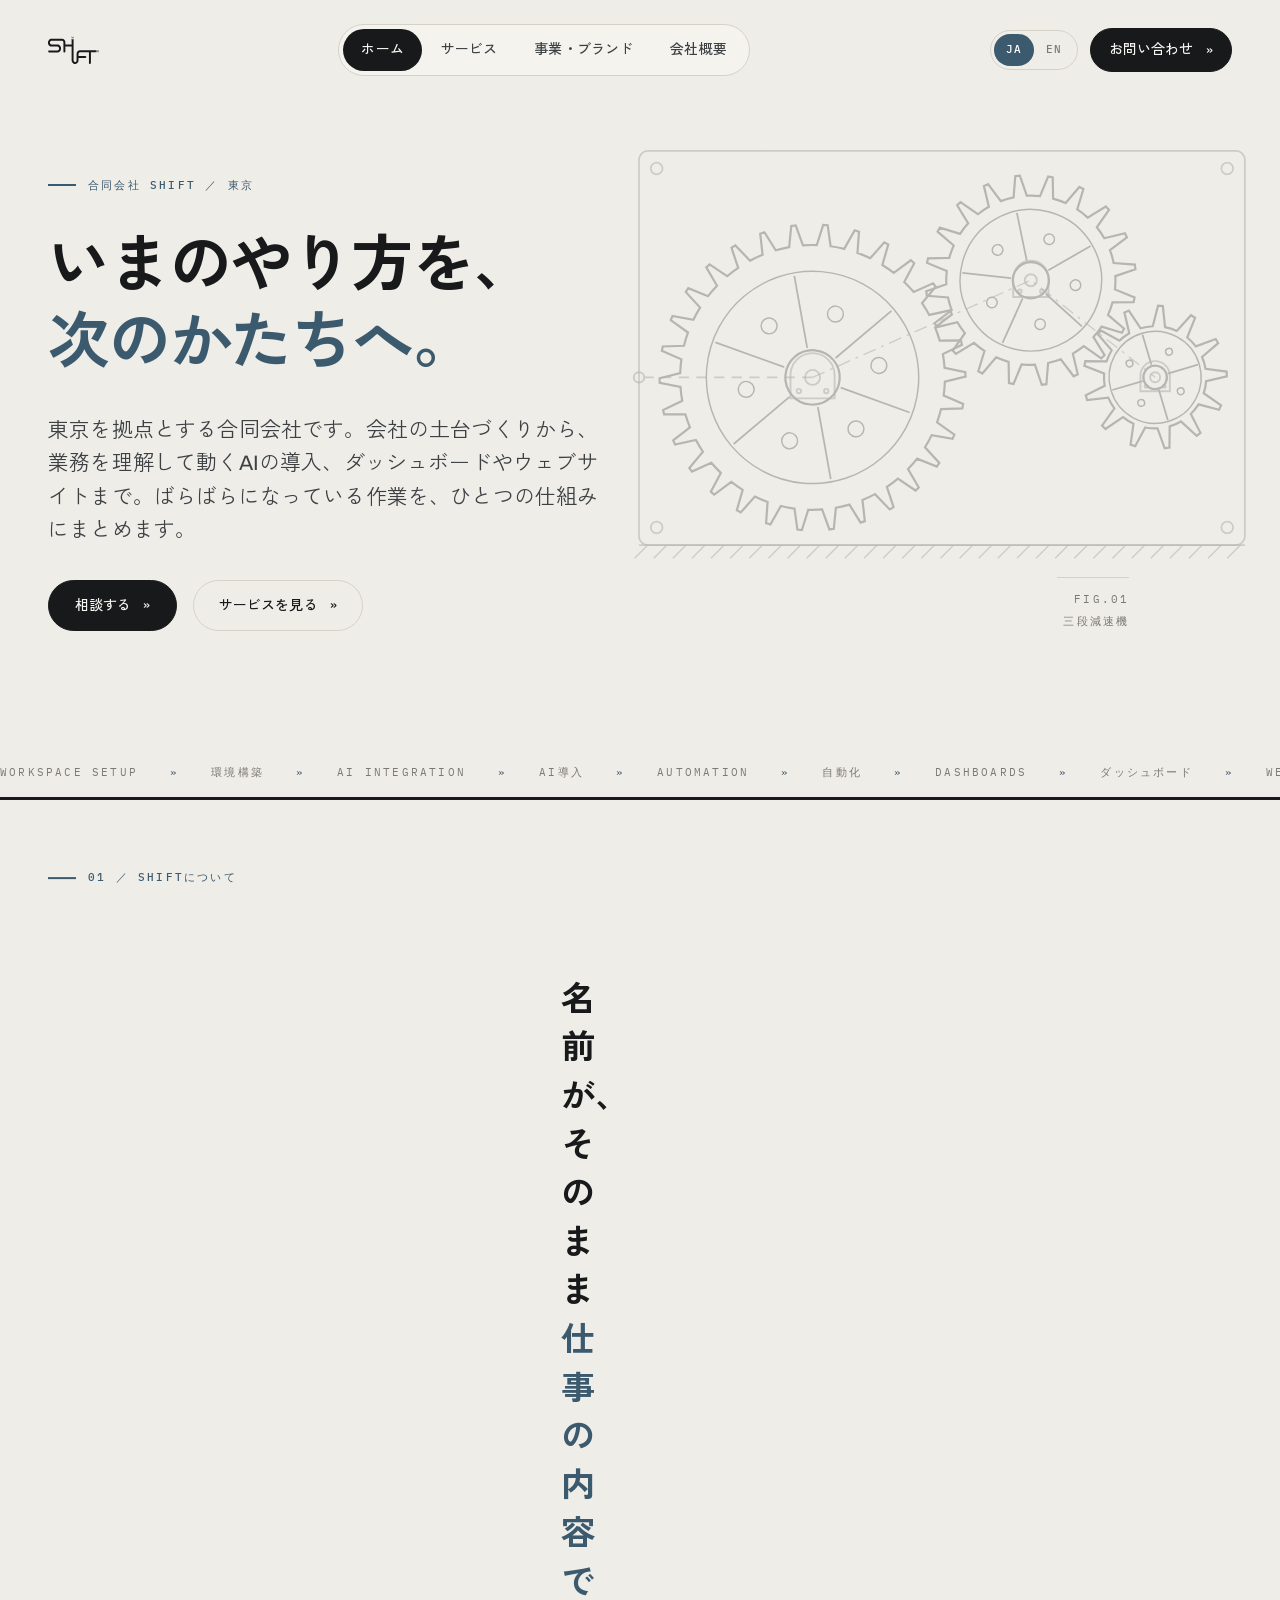
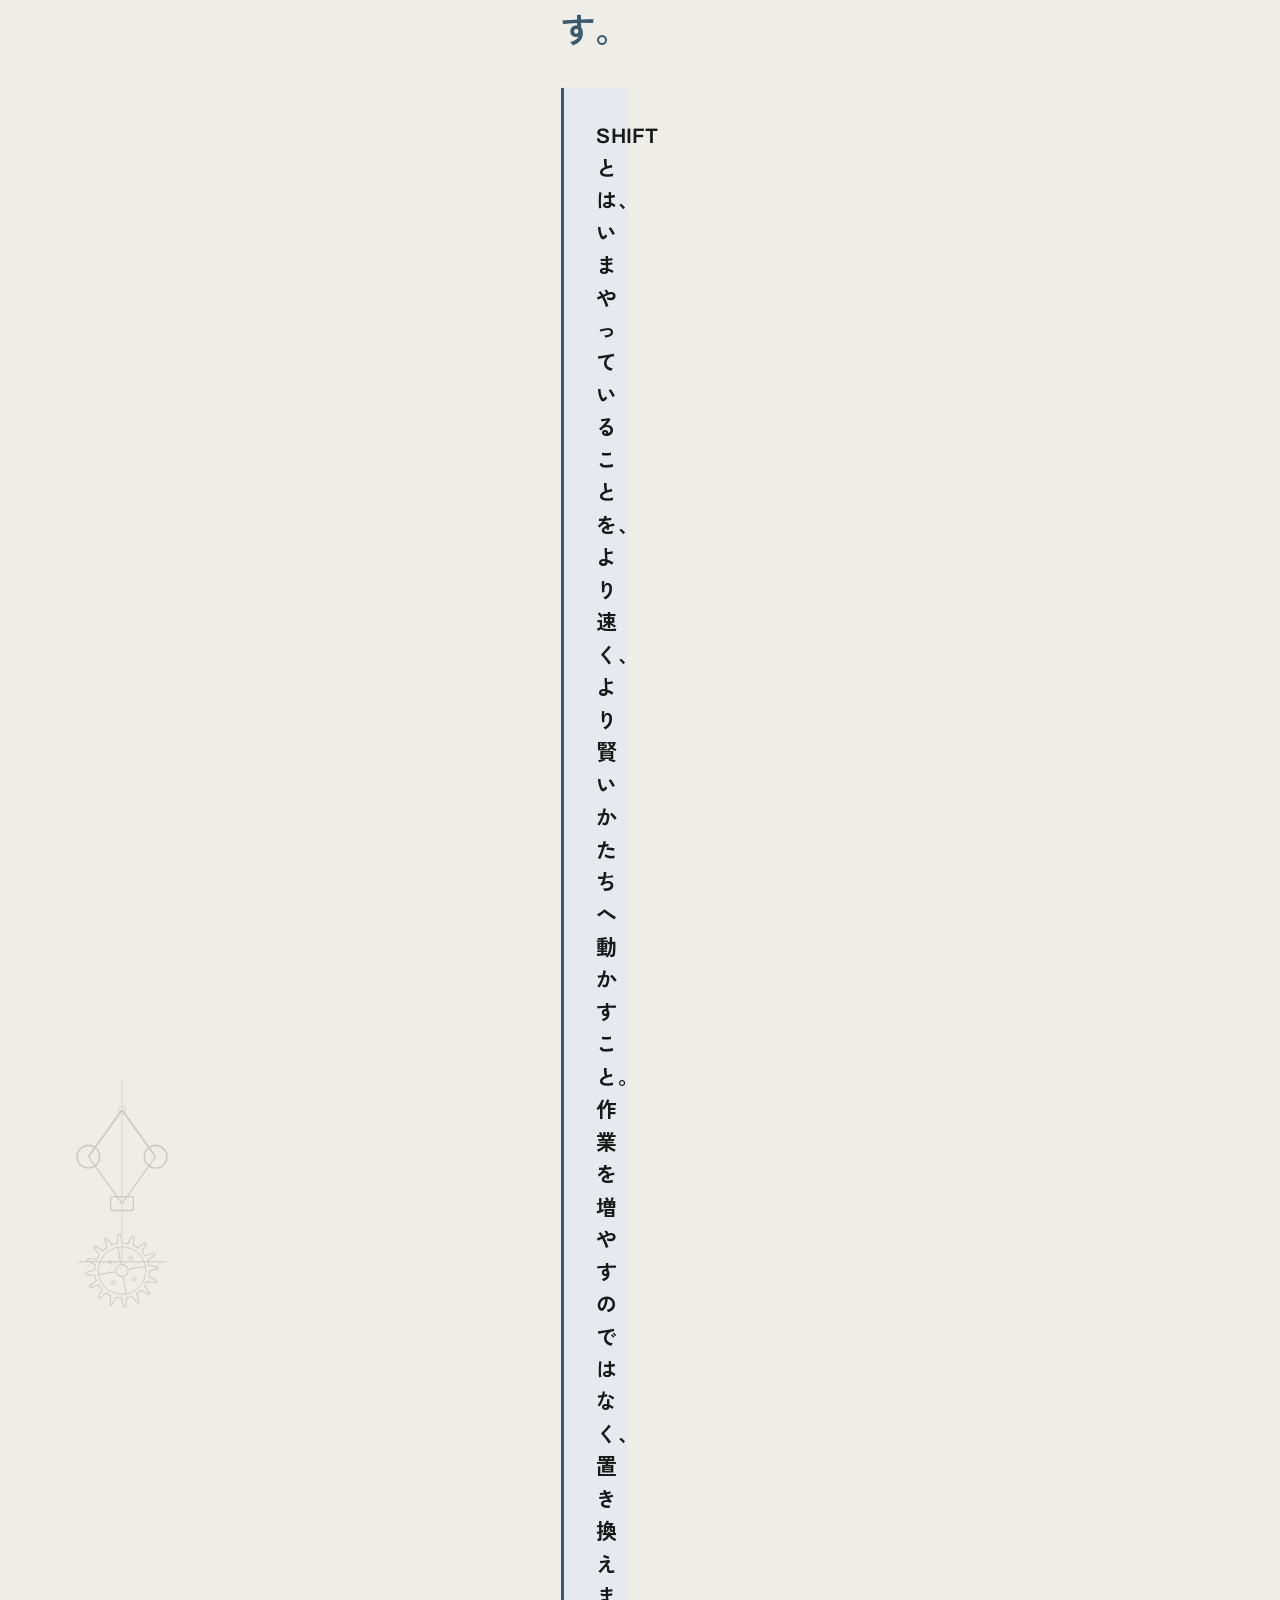
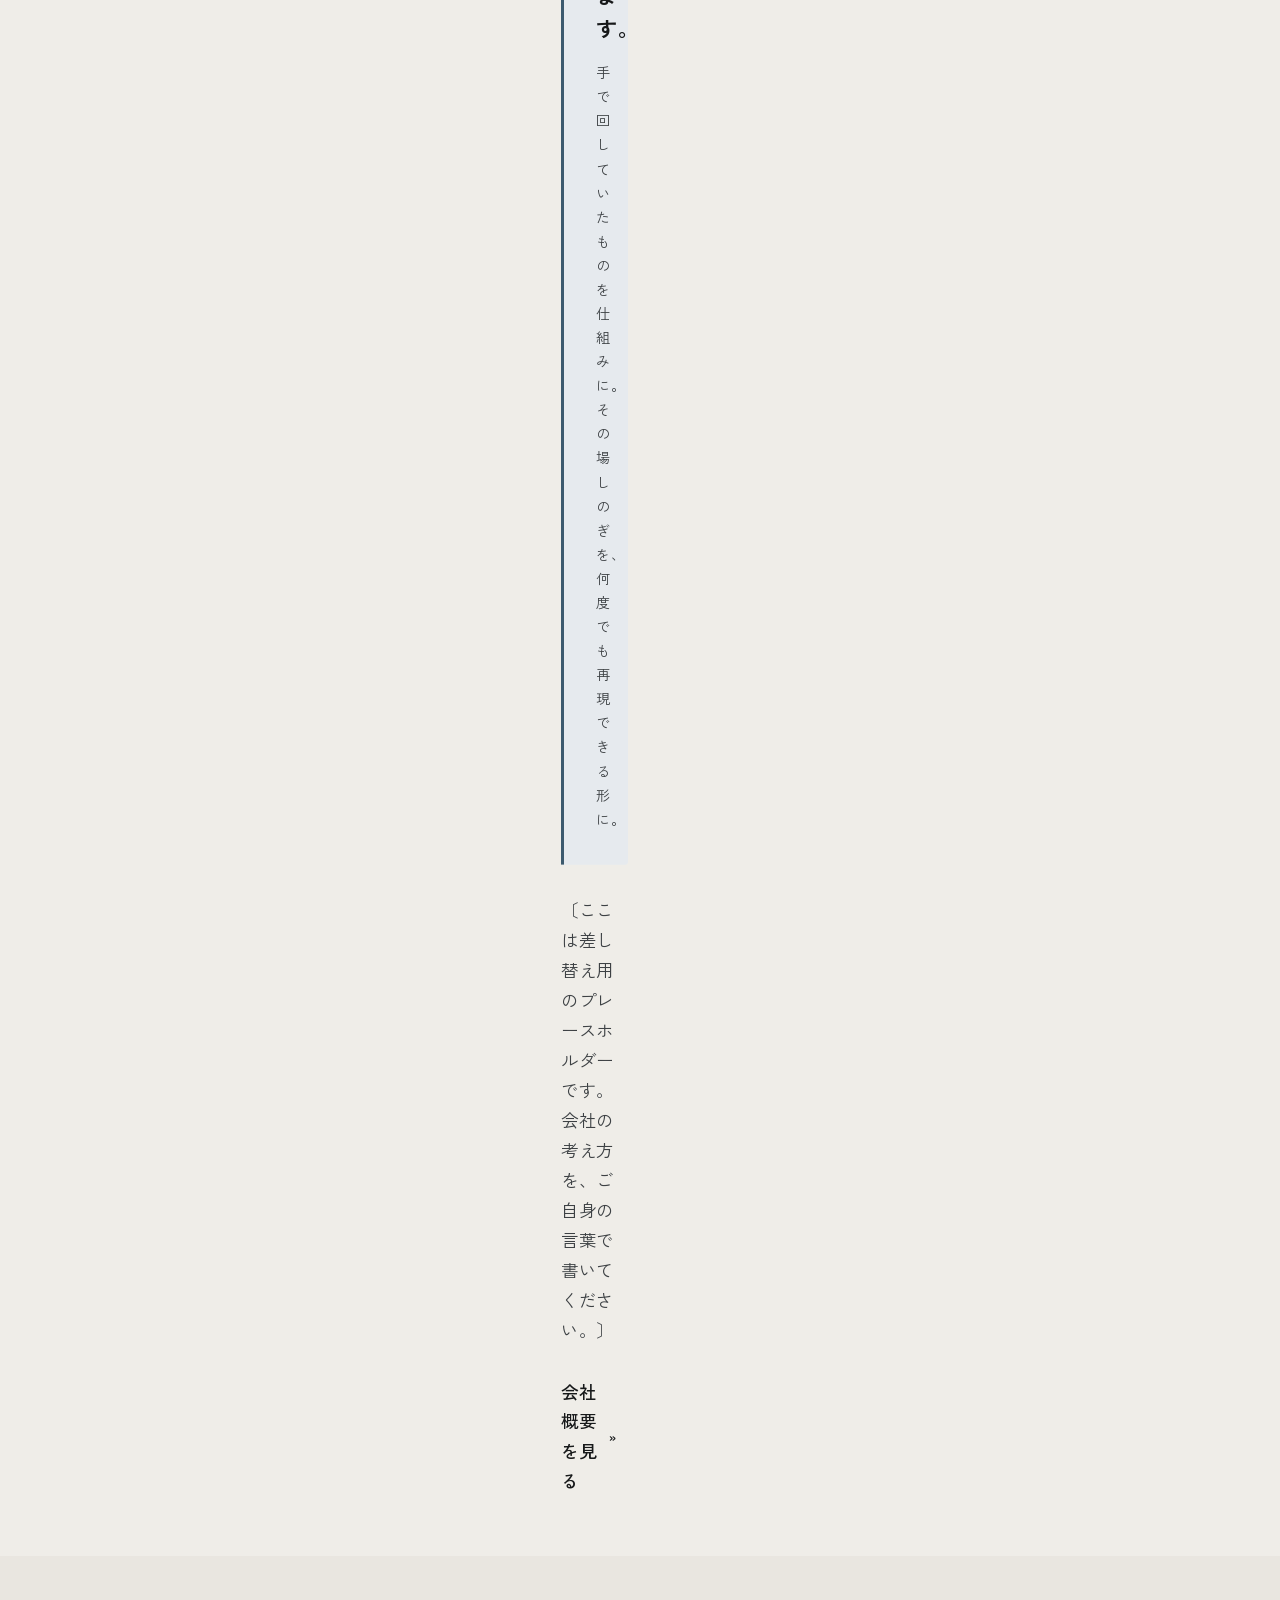
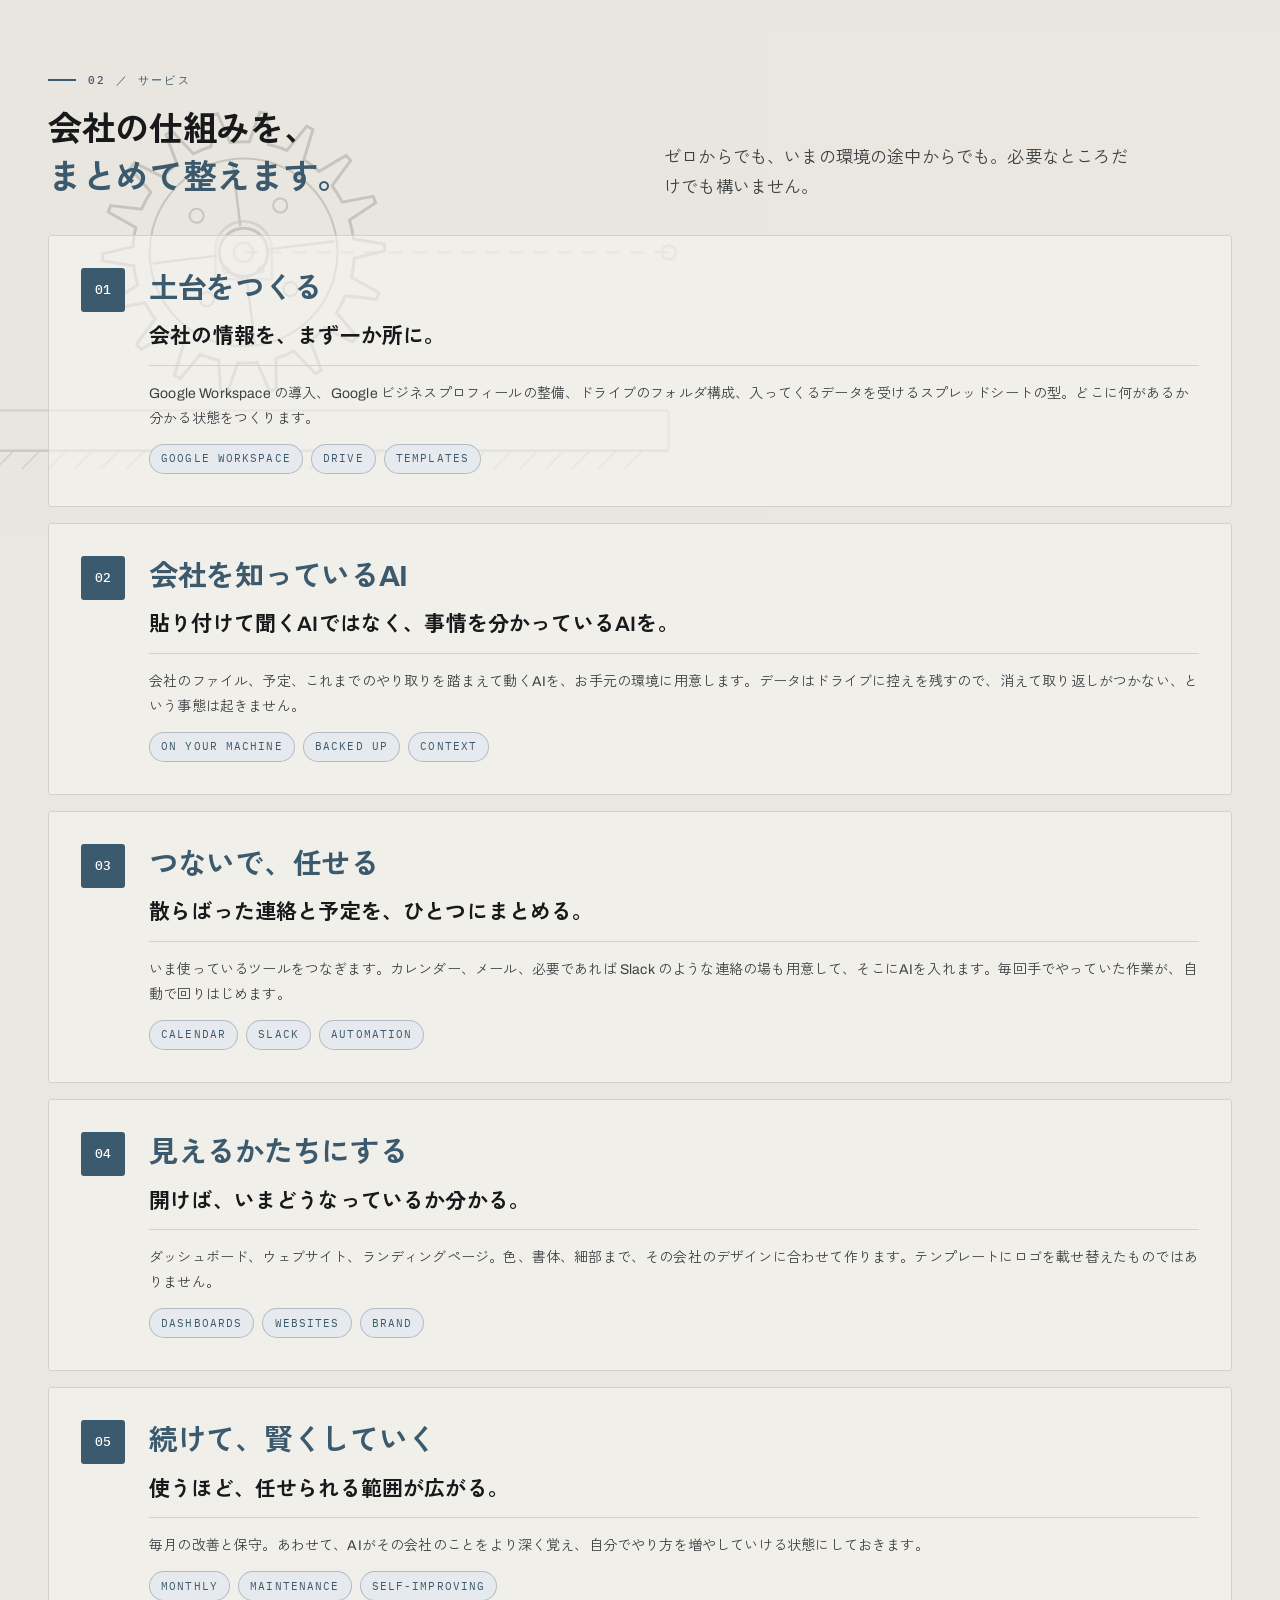
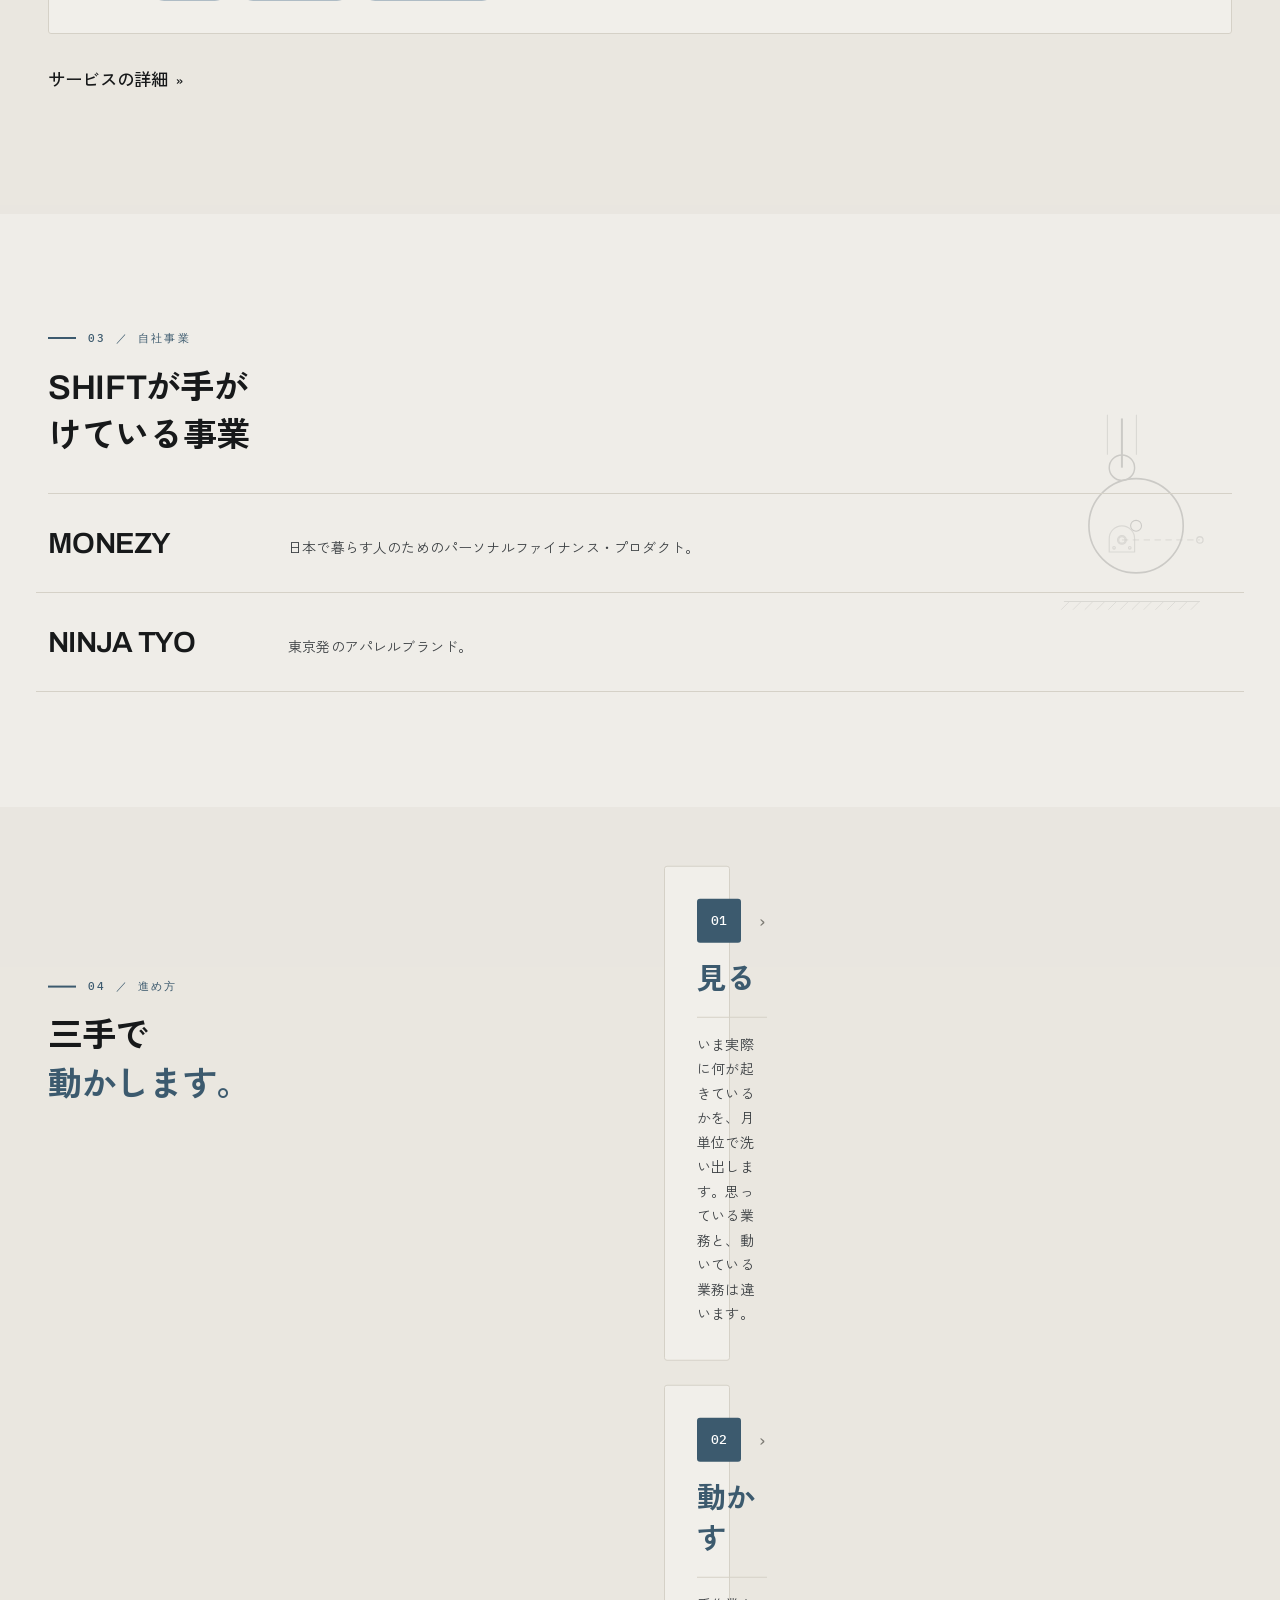
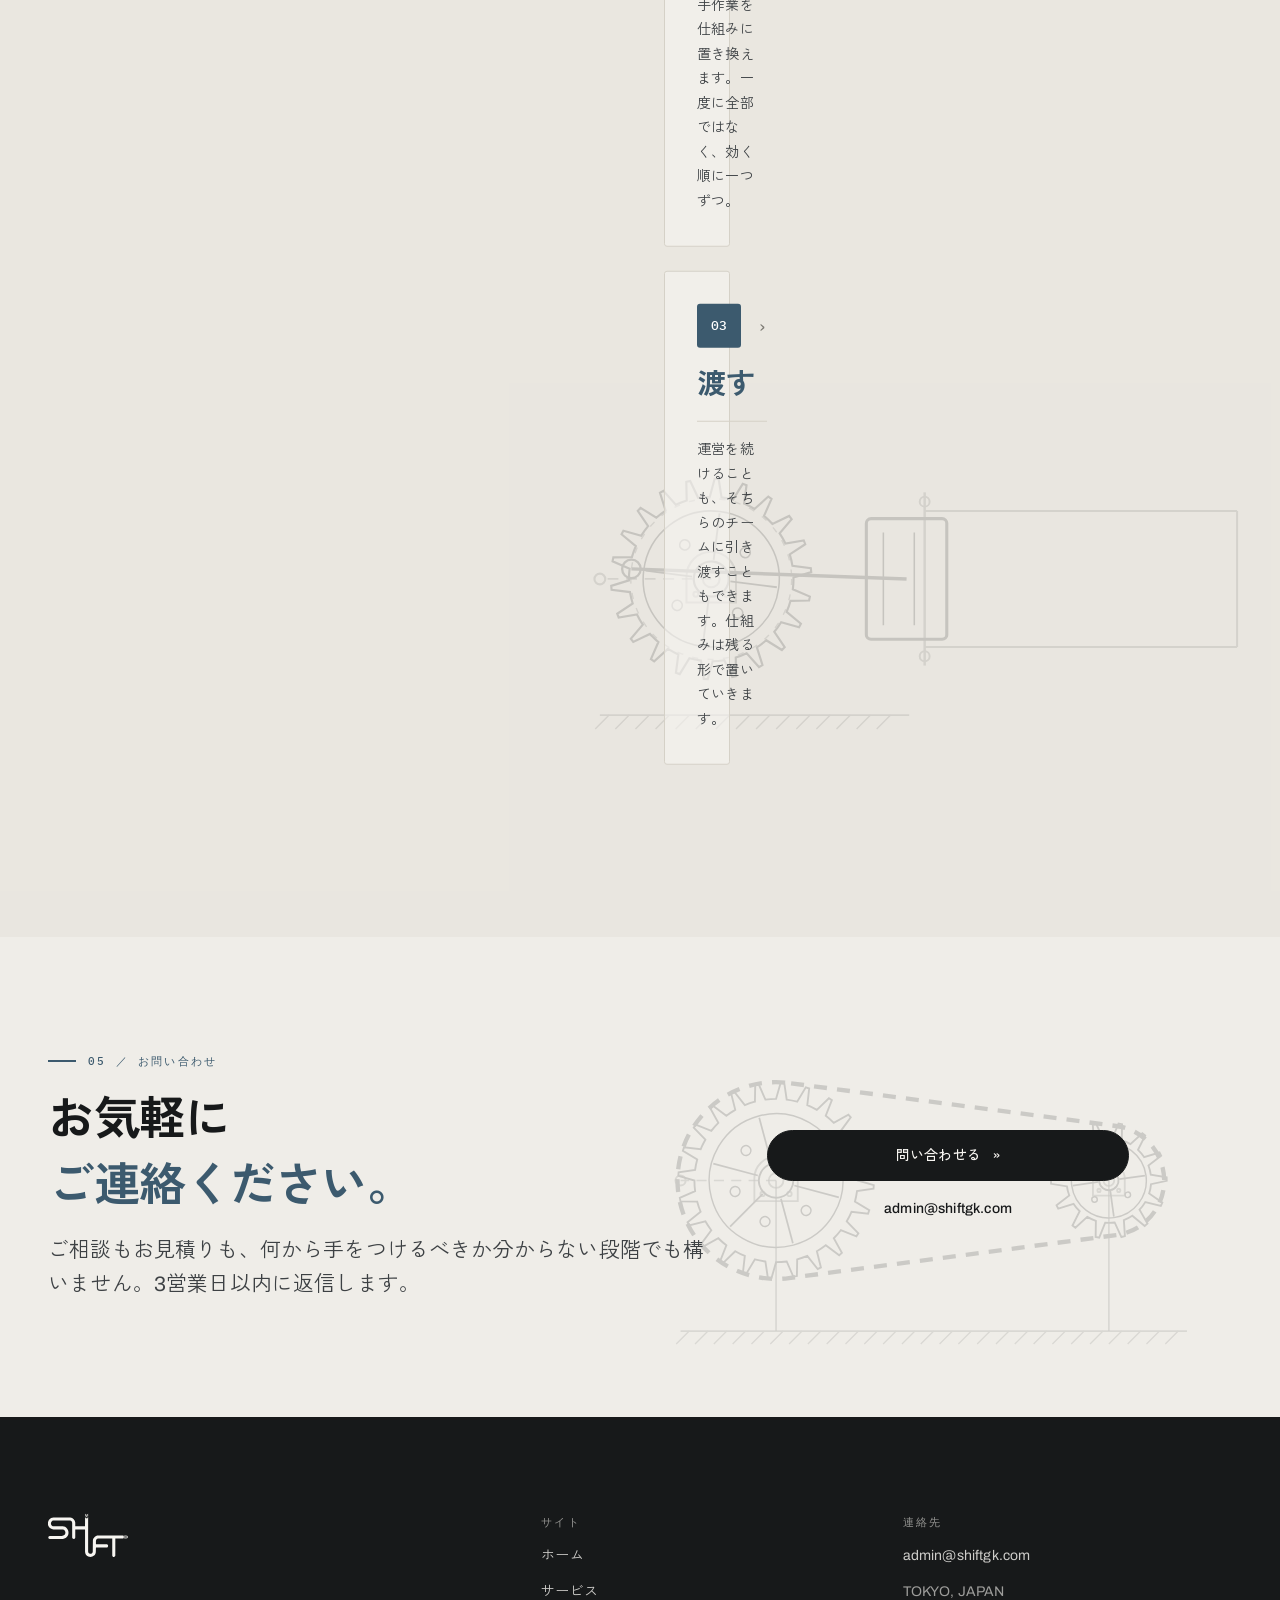
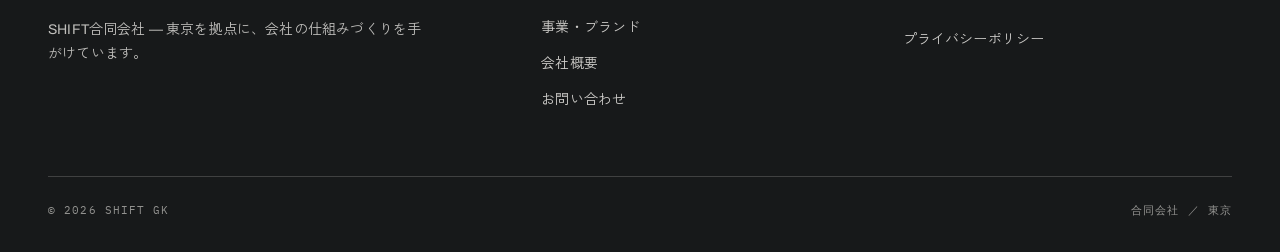
==== index.html @ 84cc8fc5 "Copy pass: fix stale positioning and clumsy Japanese Two pieces of copy still described the old comp" ====
<!doctype html>
<html lang="ja" data-lang="ja">
<head>
<meta charset="utf-8">
<meta name="viewport" content="width=device-width, initial-scale=1">
<title data-title-ja="SHIFT合同会社 — いまのやり方を、次のかたちへ。" data-title-en="SHIFT GK — Shift the way it gets done.">SHIFT合同会社 — いまのやり方を、次のかたちへ。</title>
<meta name="description" content="SHIFT合同会社は東京の会社です。Google Workspaceの導入から、業務を理解して動くAIの設置、自動化、ダッシュボードやウェブサイト制作まで、会社の仕組みをまとめて整えます。">
<link rel="icon" href="assets/img/favicon.svg" type="image/svg+xml">
<link rel="canonical" href="./index.html">

<link rel="preconnect" href="https://fonts.googleapis.com">
<link rel="preconnect" href="https://fonts.gstatic.com" crossorigin>
<link rel="stylesheet" href="https://fonts.googleapis.com/css2?family=Archivo:wdth,wght@75..112,300..700&family=IBM+Plex+Mono:wght@400;500&family=Zen+Kaku+Gothic+New:wght@400;500;700&display=swap">

<link rel="stylesheet" href="assets/css/tokens.css">
<link rel="stylesheet" href="assets/css/base.css">
<link rel="stylesheet" href="assets/css/components.css">
<link rel="stylesheet" href="assets/css/motion.css">

<script>
/* Apply the saved language before first paint so nothing flashes. */
(function(){var d=document.documentElement;
try{if(localStorage.getItem('shift-lang')==='en'){d.setAttribute('data-lang','en');d.setAttribute('lang','en');}}catch(e){}
/* Reveal animations are opt-in: without this class every element renders
   normally, so a script failure can never leave the page blank. */
try{if('IntersectionObserver' in window && !matchMedia('(prefers-reduced-motion: reduce)').matches){d.className+=' js-anim';}}catch(e){}})();
</script>
</head>

<body>
<a class="skip" href="#main"><span class="ja">本文へスキップ</span><span class="en">Skip to content</span></a>

<!-- Page transition panels -->
<div class="wipe" aria-hidden="true" style="--panels:6">
  <div class="wipe__panel" style="--i:0"></div>
  <div class="wipe__panel" style="--i:1"></div>
  <div class="wipe__panel" style="--i:2"></div>
  <div class="wipe__panel" style="--i:3"></div>
  <div class="wipe__panel" style="--i:4"></div>
  <div class="wipe__panel" style="--i:5"></div>
</div>

<!-- ====================================================================== -->
<!-- Header                                                                  -->
<!-- ====================================================================== -->
<header class="header" data-header>
  <div class="wrap header__inner">
    <a class="header__brand" href="index.html" aria-label="SHIFT合同会社 — ホーム">
      <span class="logo logo--header" role="img" aria-label="SHIFT"></span>
    </a>

    <nav class="rail" data-rail aria-label="メインナビゲーション">
      <span class="rail__block" aria-hidden="true"></span>
      <span class="rail__chev" aria-hidden="true">»</span>
      <a class="rail__link" href="index.html" aria-current="page"><span class="ja">ホーム</span><span class="en">Home</span></a>
      <a class="rail__link" href="services.html"><span class="ja">サービス</span><span class="en">Services</span></a>
      <a class="rail__link" href="ventures.html"><span class="ja">事業・ブランド</span><span class="en">Ventures</span></a>
      <a class="rail__link" href="about.html"><span class="ja">会社概要</span><span class="en">About</span></a>
    </nav>

    <div class="header__actions">
      <div class="lang" role="group" aria-label="言語 / Language">
        <span class="lang__thumb" aria-hidden="true"></span>
        <button class="lang__btn" type="button" data-lang-btn="ja" aria-pressed="true">JA</button>
        <button class="lang__btn" type="button" data-lang-btn="en" aria-pressed="false">EN</button>
      </div>

      <a class="btn btn--sm" href="contact.html" data-desk-cta>
        <span class="btn__roll">
          <span><span class="ja">お問い合わせ</span><span class="en">Contact</span></span>
          <span><span class="ja">お問い合わせ</span><span class="en">Contact</span></span>
        </span>
        <span class="btn__chev" aria-hidden="true">»</span>
      </a>

      <button class="burger" type="button" data-burger aria-expanded="false" aria-controls="menu" aria-label="メニュー">
        <span class="burger__bar"></span>
        <span class="burger__bar"></span>
      </button>
    </div>
  </div>
</header>

<!-- Mobile menu -->
<div class="menu" id="menu" data-menu-panel>
  <div class="wrap">
    <span class="label label--bare"><span class="ja">メニュー</span><span class="en">Menu</span></span>
  </div>
  <nav class="wrap menu__list" aria-label="モバイルナビゲーション">
    <div class="menu__item"><a class="menu__link" href="index.html" style="--i:0" aria-current="page"><span><span class="ja">ホーム</span><span class="en">Home</span></span><span class="num">01</span></a></div>
    <div class="menu__item"><a class="menu__link" href="services.html" style="--i:1"><span><span class="ja">サービス</span><span class="en">Services</span></span><span class="num">02</span></a></div>
    <div class="menu__item"><a class="menu__link" href="ventures.html" style="--i:2"><span><span class="ja">事業・ブランド</span><span class="en">Ventures</span></span><span class="num">03</span></a></div>
    <div class="menu__item"><a class="menu__link" href="about.html" style="--i:3"><span><span class="ja">会社概要</span><span class="en">About</span></span><span class="num">04</span></a></div>
    <div class="menu__item"><a class="menu__link" href="contact.html" style="--i:4"><span><span class="ja">お問い合わせ</span><span class="en">Contact</span></span><span class="num">05</span></a></div>
  </nav>
  <div class="wrap menu__foot">
    <span class="label label--bare">TOKYO, JAPAN</span>
    <a class="link" href="mailto:admin@shiftgk.com">admin@shiftgk.com</a>
  </div>
</div>

<main id="main">

<!-- ====================================================================== -->
<!-- Hero                                                                    -->
<!-- ====================================================================== -->
<section class="section hero has-machine" style="padding-top: clamp(7rem, 16vw, 11rem)">
  <div class="machine machine--geartrain" data-machine="geartrain" aria-hidden="true"></div>
  <div class="wrap grid">

    <div class="col-6 stack flow-lg" style="align-content:center">
      <span class="label" data-reveal style="--i:0">
        <span class="ja">合同会社 SHIFT ／ 東京</span><span class="en">SHIFT GK &mdash; Tokyo</span>
      </span>

      <h1 class="t-display reveal-lines">
        <span><span><span class="ja">いまのやり方を、</span><span class="en">Shift the way</span></span></span>
        <span><span><span class="ja">次のかたちへ。</span><span class="en">it gets done.</span></span></span>
      </h1>

      <p class="t-lead" data-reveal style="--i:3">
        <span class="ja">東京を拠点とする合同会社です。会社の土台づくりから、業務を理解して動くAIの導入、ダッシュボードやウェブサイトまで。ばらばらになっている作業を、ひとつの仕組みにまとめます。</span>
        <span class="en">A Tokyo company. We set up the groundwork a business runs on, put an AI in place that understands it, and build the dashboards and sites that make it visible &mdash; turning scattered work into one system.</span>
      </p>

      <div class="row" data-reveal style="--i:4">
        <a class="btn" href="contact.html">
          <span class="btn__roll">
            <span><span class="ja">相談する</span><span class="en">Start a conversation</span></span>
            <span><span class="ja">相談する</span><span class="en">Start a conversation</span></span>
          </span>
          <span class="btn__chev" aria-hidden="true">»</span>
        </a>
        <a class="btn btn--ghost" href="services.html">
          <span class="btn__roll">
            <span><span class="ja">サービスを見る</span><span class="en">What we do</span></span>
            <span><span class="ja">サービスを見る</span><span class="en">What we do</span></span>
          </span>
          <span class="btn__chev" aria-hidden="true">»</span>
        </a>
      </div>
    </div>

    <!-- The gearbox behind this column is the hero image; this is its
         caption, in the manner of the drawing it is imitating. -->
    <div class="col-5 start-8 hero__fig" aria-hidden="true">
      <span>FIG.01</span>
      <span class="ja">三段減速機</span><span class="en">Three-stage reduction gear</span>
    </div>

  </div>
</section>

<!-- Capability strip -->
<div class="marquee" aria-hidden="true">
  <div class="marquee__track">
    <span class="marquee__item">WORKSPACE SETUP</span>
    <span class="marquee__item">環境構築</span>
    <span class="marquee__item">AI INTEGRATION</span>
    <span class="marquee__item">AI導入</span>
    <span class="marquee__item">AUTOMATION</span>
    <span class="marquee__item">自動化</span>
    <span class="marquee__item">DASHBOARDS</span>
    <span class="marquee__item">ダッシュボード</span>
    <span class="marquee__item">WEBSITES</span>
    <span class="marquee__item">ウェブサイト</span>
    <span class="marquee__item">MONTHLY SUPPORT</span>
    <span class="marquee__item">月次サポート</span>
    <span class="marquee__item">WORKSPACE SETUP</span>
    <span class="marquee__item">環境構築</span>
    <span class="marquee__item">AI INTEGRATION</span>
    <span class="marquee__item">AI導入</span>
    <span class="marquee__item">AUTOMATION</span>
    <span class="marquee__item">自動化</span>
    <span class="marquee__item">DASHBOARDS</span>
    <span class="marquee__item">ダッシュボード</span>
    <span class="marquee__item">WEBSITES</span>
    <span class="marquee__item">ウェブサイト</span>
    <span class="marquee__item">MONTHLY SUPPORT</span>
    <span class="marquee__item">月次サポート</span>
  </div>
</div>

<!-- ====================================================================== -->
<!-- About SHIFT                                                             -->
<!-- ==== GUTO: this is the block you said you'd still think about.     ==== -->
<!-- ==== Replace the two paragraphs below with your own words.         ==== -->
<!-- ====================================================================== -->
<section class="section has-machine" id="about-shift">
  <div class="machine machine--governor" data-machine="governor" aria-hidden="true"></div>
  <div class="wrap grid">
    <div class="col-4" data-shift="-58">
      <span class="label" data-reveal><span class="ja">01 ／ SHIFTについて</span><span class="en">01 &mdash; About SHIFT</span></span>
    </div>

    <div class="col-7 start-6 stack flow-lg" data-shift="58">
      <h2 class="t-h2 reveal-lines">
        <span><span><span class="ja">名前が、そのまま</span><span class="en">The name is</span></span></span>
        <span><span><span class="ja">仕事の内容です。</span><span class="en">the job description.</span></span></span>
      </h2>

      <div class="callout" data-reveal>
        <p class="callout__lead">
          <span class="ja">SHIFT とは、<strong>いまやっていることを、より速く、より賢いかたちへ動かすこと</strong>。作業を増やすのではなく、置き換えます。</span>
          <span class="en">SHIFT means <strong>moving what you already do into a faster, smarter shape</strong>. Not adding work &mdash; replacing it.</span>
        </p>
        <p class="t-small ink-2">
          <span class="ja">手で回していたものを仕組みに。その場しのぎを、何度でも再現できる形に。</span>
          <span class="en">What was handled by hand becomes a system. What was improvised becomes something you can repeat.</span>
        </p>
      </div>

      <p class="t-body ink-2" data-reveal>
        <span class="ja">〔ここは差し替え用のプレースホルダーです。会社の考え方を、ご自身の言葉で書いてください。〕</span>
        <span class="en">[Placeholder. Replace this paragraph with the company's own words.]</span>
      </p>

      <div data-reveal>
        <a class="link" href="about.html">
          <span class="ja">会社概要を見る</span><span class="en">Read about the company</span>
          <span class="link__chev" aria-hidden="true">»</span>
        </a>
      </div>
    </div>
  </div>
</section>

<!-- ====================================================================== -->
<!-- Services                                                                -->
<!-- ====================================================================== -->
<section class="section section--sunk has-machine">
  <div class="machine machine--rack" data-machine="rack" aria-hidden="true"></div>
  <div class="wrap stack flow-lg">
    <div class="grid" style="align-items:end">
      <div class="col-6 head">
        <span class="label" data-reveal><span class="ja">02 ／ サービス</span><span class="en">02 &mdash; Services</span></span>
        <h2 class="t-h2 head__title reveal-lines">
          <span><span><span class="ja">会社の仕組みを、</span><span class="en">We set up the</span></span></span>
          <span><span><span class="ja">まとめて整えます。</span><span class="en">whole backbone.</span></span></span>
        </h2>
      </div>
      <div class="col-5 start-8" data-reveal>
        <p class="t-body ink-2">
          <span class="ja">ゼロからでも、いまの環境の途中からでも。必要なところだけでも構いません。</span>
          <span class="en">From nothing, or from wherever you already are. Any one part of it on its own is fine too.</span>
        </p>
      </div>
    </div>

    <div style="margin-top:var(--s-6)">
      <div class="scards">
      <article class="scard" data-reveal>
        <span class="badge" aria-hidden="true">01</span>
        <div class="scard__main">
          <h3 class="scard__title"><span class="ja">土台をつくる</span><span class="en">The groundwork</span><span class="chev" aria-hidden="true">»</span></h3>
          <p class="scard__summary"><span class="ja">会社の情報を、まず一か所に。</span><span class="en">Everything in one place, first.</span></p>
          <p class="scard__body"><span class="ja">Google Workspace の導入、Google ビジネスプロフィールの整備、ドライブのフォルダ構成、入ってくるデータを受けるスプレッドシートの型。どこに何があるか分かる状態をつくります。</span><span class="en">Google Workspace set up, your Google Business Profile put in order, a folder structure on Drive that makes sense, and spreadsheet templates ready to catch the data coming in. You end up knowing where everything is.</span></p>
          <div class="scard__tags"><span class="tag">Google Workspace</span><span class="tag">Drive</span><span class="tag">Templates</span></div>
        </div>
      </article>
      <article class="scard" data-reveal>
        <span class="badge" aria-hidden="true">02</span>
        <div class="scard__main">
          <h3 class="scard__title"><span class="ja">会社を知っているAI</span><span class="en">An AI that knows the business</span><span class="chev" aria-hidden="true">»</span></h3>
          <p class="scard__summary"><span class="ja">貼り付けて聞くAIではなく、事情を分かっているAIを。</span><span class="en">Not a chatbot you paste things into &mdash; one that already knows.</span></p>
          <p class="scard__body"><span class="ja">会社のファイル、予定、これまでのやり取りを踏まえて動くAIを、お手元の環境に用意します。データはドライブに控えを残すので、消えて取り返しがつかない、という事態は起きません。</span><span class="en">An AI running on your own machine with your files, your calendar and your history already behind it &mdash; and a copy of everything kept on your Drive, so nothing can be lost for good.</span></p>
          <div class="scard__tags"><span class="tag">On your machine</span><span class="tag">Backed up</span><span class="tag">Context</span></div>
        </div>
      </article>
      <article class="scard" data-reveal>
        <span class="badge" aria-hidden="true">03</span>
        <div class="scard__main">
          <h3 class="scard__title"><span class="ja">つないで、任せる</span><span class="en">Connected, then handed over</span><span class="chev" aria-hidden="true">»</span></h3>
          <p class="scard__summary"><span class="ja">散らばった連絡と予定を、ひとつにまとめる。</span><span class="en">Scattered messages and dates, joined up.</span></p>
          <p class="scard__body"><span class="ja">いま使っているツールをつなぎます。カレンダー、メール、必要であれば Slack のような連絡の場も用意して、そこにAIを入れます。毎回手でやっていた作業が、自動で回りはじめます。</span><span class="en">We connect the tools you already use &mdash; calendar, email, and a place to talk like Slack if you do not have one &mdash; and put the AI inside them. The work you were repeating by hand starts running on its own.</span></p>
          <div class="scard__tags"><span class="tag">Calendar</span><span class="tag">Slack</span><span class="tag">Automation</span></div>
        </div>
      </article>
      <article class="scard" data-reveal>
        <span class="badge" aria-hidden="true">04</span>
        <div class="scard__main">
          <h3 class="scard__title"><span class="ja">見えるかたちにする</span><span class="en">Something you can just look at</span><span class="chev" aria-hidden="true">»</span></h3>
          <p class="scard__summary"><span class="ja">開けば、いまどうなっているか分かる。</span><span class="en">Open it and you can see where things stand.</span></p>
          <p class="scard__body"><span class="ja">ダッシュボード、ウェブサイト、ランディングページ。色、書体、細部まで、その会社のデザインに合わせて作ります。テンプレートにロゴを載せ替えたものではありません。</span><span class="en">Dashboards, a website, landing pages &mdash; with the colours, type and details built to your brand, not a template with your logo dropped into it.</span></p>
          <div class="scard__tags"><span class="tag">Dashboards</span><span class="tag">Websites</span><span class="tag">Brand</span></div>
        </div>
      </article>
      <article class="scard" data-reveal>
        <span class="badge" aria-hidden="true">05</span>
        <div class="scard__main">
          <h3 class="scard__title"><span class="ja">続けて、賢くしていく</span><span class="en">Kept running, and improving</span><span class="chev" aria-hidden="true">»</span></h3>
          <p class="scard__summary"><span class="ja">使うほど、任せられる範囲が広がる。</span><span class="en">The longer it runs, the more it handles.</span></p>
          <p class="scard__body"><span class="ja">毎月の改善と保守。あわせて、AIがその会社のことをより深く覚え、自分でやり方を増やしていける状態にしておきます。</span><span class="en">Monthly improvements and maintenance &mdash; and the AI set up to keep learning your business and adding to its own methods as it goes.</span></p>
          <div class="scard__tags"><span class="tag">Monthly</span><span class="tag">Maintenance</span><span class="tag">Self-improving</span></div>
        </div>
      </article>
    </div>
    </div>

    <div data-reveal>
      <a class="link" href="services.html">
        <span class="ja">サービスの詳細</span><span class="en">Services in detail</span>
        <span class="link__chev" aria-hidden="true">»</span>
      </a>
    </div>
  </div>
</section>

<!-- ====================================================================== -->
<!-- Ventures                                                                -->
<!-- ====================================================================== -->
<section class="section has-machine">
  <div class="machine machine--cam" data-machine="cam" aria-hidden="true"></div>
  <div class="wrap stack flow-lg">
    <div class="head">
      <span class="label" data-reveal><span class="ja">03 ／ 自社事業</span><span class="en">03 &mdash; Own ventures</span></span>
      <h2 class="t-h2 head__title" data-reveal><span class="ja">SHIFTが手がけている事業</span><span class="en">What SHIFT runs</span></h2>
    </div>

    <div class="vlist" data-reveal>
      <div class="vrow">
        <span class="vrow__name">MONEZY</span>
        <span class="vrow__desc"><span class="ja">日本で暮らす人のためのパーソナルファイナンス・プロダクト。</span><span class="en">A personal finance product for people living in Japan.</span></span>
      </div>
      <div class="vrow">
        <span class="vrow__name">NINJA TYO</span>
        <span class="vrow__desc"><span class="ja">東京発のアパレルブランド。</span><span class="en">A Tokyo clothing brand.</span></span>
      </div>
    </div>
      <!-- GUTO: to link a venture out to its own site, wrap the row:      -->
      <!--   <a class="vrow" href="https://example.com" target="_blank"     -->
      <!--      rel="noopener">  ...same three spans...  </a>               -->
      <!-- Send me the two URLs and I will wire them up.                    -->
  </div>
</section>

<!-- ====================================================================== -->
<!-- Approach                                                                -->
<!-- ====================================================================== -->
<section class="section section--sunk has-machine">
  <div class="machine machine--piston" data-machine="piston" aria-hidden="true"></div>
  <div class="wrap grid">
    <div class="col-5" data-shift="-50">
      <div class="head">
        <span class="label" data-reveal><span class="ja">04 ／ 進め方</span><span class="en">04 &mdash; Approach</span></span>
        <h2 class="t-h2 head__title reveal-lines">
          <span><span><span class="ja">三手で</span><span class="en">Three moves,</span></span></span>
          <span><span><span class="ja">動かします。</span><span class="en">in order.</span></span></span>
        </h2>
      </div>
    </div>

    <div class="col-6 start-7 stack" style="--flow: var(--s-5)" data-shift="50" data-reveal-group>
      <div class="card">
        <div class="card__index"><span class="badge" aria-hidden="true">01</span><span class="num muted">›</span></div>
        <h3 class="card__title"><span class="ja">見る</span><span class="en">Look</span></h3>
        <p class="card__body">
          <span class="ja">いま実際に何が起きているかを、月単位で洗い出します。思っている業務と、動いている業務は違います。</span>
          <span class="en">We map what is actually happening, month by month. The work people think they do and the work they do are rarely the same.</span>
        </p>
      </div>
      <div class="card">
        <div class="card__index"><span class="badge" aria-hidden="true">02</span><span class="num muted">›</span></div>
        <h3 class="card__title"><span class="ja">動かす</span><span class="en">Shift</span></h3>
        <p class="card__body">
          <span class="ja">手作業を仕組みに置き換えます。一度に全部ではなく、効く順に一つずつ。</span>
          <span class="en">Manual steps are replaced with systems &mdash; one at a time, in the order that pays off fastest, not all at once.</span>
        </p>
      </div>
      <div class="card">
        <div class="card__index"><span class="badge" aria-hidden="true">03</span><span class="num muted">›</span></div>
        <h3 class="card__title"><span class="ja">渡す</span><span class="en">Hand over</span></h3>
        <p class="card__body">
          <span class="ja">運営を続けることも、そちらのチームに引き渡すこともできます。仕組みは残る形で置いていきます。</span>
          <span class="en">We either keep running it, or hand it to your team. Either way the system stays behind, documented.</span>
        </p>
      </div>
    </div>
  </div>
</section>

<!-- ====================================================================== -->
<!-- CTA                                                                     -->
<!-- ====================================================================== -->
<section class="section has-machine">
  <div class="machine machine--pulley" data-machine="pulley" aria-hidden="true"></div>
  <div class="wrap grid" style="align-items:center">
    <div class="col-7 head">
      <span class="label" data-reveal><span class="ja">05 ／ お問い合わせ</span><span class="en">05 &mdash; Contact</span></span>
      <h2 class="t-h1 reveal-lines" style="max-width:16ch">
        <span><span><span class="ja">お気軽に</span><span class="en">Get in</span></span></span>
        <span><span><span class="ja">ご連絡ください。</span><span class="en">touch.</span></span></span>
      </h2>
      <p class="t-lead" data-reveal>
        <span class="ja">ご相談もお見積りも、何から手をつけるべきか分からない段階でも構いません。3営業日以内に返信します。</span>
        <span class="en">Questions, quotes, or not yet knowing where to start &mdash; all fine. We reply within three business days.</span>
      </p>
    </div>
    <div class="col-4 start-9" data-reveal>
      <a class="btn btn--full" href="contact.html">
        <span class="btn__roll">
          <span><span class="ja">問い合わせる</span><span class="en">Get in touch</span></span>
          <span><span class="ja">問い合わせる</span><span class="en">Get in touch</span></span>
        </span>
        <span class="btn__chev" aria-hidden="true">»</span>
      </a>
      <p class="t-small muted" style="margin-top:var(--s-4); text-align:center">
        <a class="link" href="mailto:admin@shiftgk.com">admin@shiftgk.com</a>
      </p>
    </div>
  </div>
</section>

</main>

<!-- ====================================================================== -->
<!-- Footer                                                                  -->
<!-- ====================================================================== -->
<footer class="footer">
  <div class="wrap">
    <div class="footer__grid">
      <div class="footer__head">
        <span class="logo logo--footer" role="img" aria-label="SHIFT"></span>
        <p class="t-small" style="opacity:.75">
          <span class="ja">SHIFT合同会社 — 東京を拠点に、会社の仕組みづくりを手がけています。</span>
          <span class="en">SHIFT GK &mdash; a Tokyo company that sets up the systems a business runs on.</span>
        </p>
      </div>

      <nav class="footer__col" aria-label="フッターナビゲーション">
        <span class="footer__label"><span class="ja">サイト</span><span class="en">Site</span></span>
        <a class="footer__link" href="index.html"><span class="ja">ホーム</span><span class="en">Home</span></a>
        <a class="footer__link" href="services.html"><span class="ja">サービス</span><span class="en">Services</span></a>
        <a class="footer__link" href="ventures.html"><span class="ja">事業・ブランド</span><span class="en">Ventures</span></a>
        <a class="footer__link" href="about.html"><span class="ja">会社概要</span><span class="en">About</span></a>
        <a class="footer__link" href="contact.html"><span class="ja">お問い合わせ</span><span class="en">Contact</span></a>
      </nav>

      <div class="footer__col">
        <span class="footer__label"><span class="ja">連絡先</span><span class="en">Contact</span></span>
        <a class="footer__link" href="mailto:admin@shiftgk.com">admin@shiftgk.com</a>
        <span class="footer__link" style="opacity:.6">TOKYO, JAPAN</span>
        <a class="footer__link" href="privacy.html" style="margin-top:var(--s-3)"><span class="ja">プライバシーポリシー</span><span class="en">Privacy policy</span></a>
      </div>
    </div>

    <div class="footer__bottom">
      <span>&copy; <span class="num">2026</span> SHIFT GK</span>
      <span><span class="ja">合同会社 ／ 東京</span><span class="en">Godo Kaisha &mdash; Tokyo</span></span>
    </div>
  </div>
</footer>

<script src="assets/js/config.js"></script>
<script defer src="assets/js/lang.js"></script>
<script defer src="assets/js/nav.js"></script>
<script defer src="assets/js/motion.js"></script>
<script defer src="assets/js/machinery.js"></script>
</body>
</html>
---- assets/css/tokens.css ----
/* ==========================================================================
   SHIFT — Design tokens
   Single source of truth for colour, type, space, motion.
   Nothing below this file should contain a raw hex value.
   ========================================================================== */

:root {
  /* --- Colour: bone / graphite / steel ---------------------------------- */
  --c-paper:      #F7F5F1;   /* lightest surface — cards on bone           */
  --c-base:       #EFEDE8;   /* page background — warm off-white           */
  --c-sunk:       #E5E2DA;   /* recessed panels, alternating bands         */
  --c-line:       #D5D1C7;   /* hairlines, grid rules                      */
  --c-line-soft:  #E2DED5;   /* barely-there rules                         */

  --c-ink:        #17191A;   /* primary type, the logo                     */
  --c-ink-2:      #3D4144;   /* secondary type                             */
  --c-muted:      #7C7A73;   /* tertiary type, captions (4.6:1 on base)    */

  --c-accent:     #3C5A6E;   /* muted steel blue — the only colour         */
  --c-accent-lo:  #E6EAEE;   /* accent tint surface                        */
  --c-accent-hi:  #4E7189;   /* accent hover / lifted                      */

  --c-on-ink:     #F7F5F1;   /* type on graphite                           */
  --c-on-accent:  #FFFFFF;

  --c-danger:     #9E3B33;
  --c-ok:         #3F6B52;

  /* Focus ring — must survive both themes */
  --c-focus:      #3C5A6E;

  /* --- Type ------------------------------------------------------------- */
  --f-sans: "Archivo", "Zen Kaku Gothic New", -apple-system, BlinkMacSystemFont,
            "Hiragino Kaku Gothic ProN", "Noto Sans JP", sans-serif;
  --f-mono: "IBM Plex Mono", ui-monospace, SFMono-Regular, Menlo, monospace;

  /* Fluid scale. Ratio ~1.28 at the small end, opens up on desktop.
     Japanese is set smaller than Latin at every display size: the glyphs are
     full-width and far denser, so matching the Latin size overwhelms the
     column and forces the headline to wrap. See the override in base.css. */
  --t-display: clamp(2.75rem, 1rem + 5.6vw, 5.5rem);
  --t-h1:      clamp(2.2rem,  1.3rem + 3.4vw, 3.9rem);
  --t-h2:      clamp(1.7rem,  1.25rem + 1.9vw, 2.75rem);
  --t-h3:      clamp(1.3rem,  1.1rem + 0.9vw, 1.9rem);
  --t-lead:    clamp(1.06rem, 0.99rem + 0.4vw, 1.32rem);
  --t-body:    clamp(1rem,    0.97rem + 0.15vw, 1.09rem);
  --t-small:   0.875rem;
  --t-label:   0.6875rem;

  --lh-tight: 1.02;
  --lh-head:  1.12;
  --lh-body:  1.72;

  --tr-label: 0.2em;   /* mono label tracking */
  --tr-tight: -0.025em;

  /* --- Space (4 / 8 rhythm) --------------------------------------------- */
  --s-1: 0.25rem;  --s-2: 0.5rem;   --s-3: 0.75rem;  --s-4: 1rem;
  --s-5: 1.5rem;   --s-6: 2rem;     --s-7: 3rem;     --s-8: 4rem;
  --s-9: 6rem;     --s-10: 8rem;

  --gutter:  clamp(1.25rem, 4vw, 3rem);
  --section: clamp(4.5rem, 9vw, 9rem);
  --maxw:    82.5rem;   /* 1320px */
  --maxw-text: 38rem;   /* ~65-75ch */

  --radius:    2px;     /* Swiss: near-square. The logo is the only curve.  */
  --radius-lg: 3px;
  --hair: 1px;

  /* Surfaces are translucent so the machinery stays readable behind them.
     Panels still register as panels — the border and the tint do that — but
     they no longer black out the mechanism they are sitting on. */
  --surface:        #F4F2ED;
  --surface:        color-mix(in srgb, var(--c-paper) 58%, transparent);
  --surface-lift:   #F5F3EF;
  --surface-lift:   color-mix(in srgb, var(--c-paper) 78%, transparent);
  --surface-sunk:   #EAE7E0;
  --surface-sunk:   color-mix(in srgb, var(--c-sunk)  55%, transparent);
  --surface-accent: #6B8296;
  --surface-accent: color-mix(in srgb, var(--c-accent) 74%, transparent);

  /* --- Motion ----------------------------------------------------------- */
  /* One rhythm across the whole site. Mechanical, never floaty. */
  --e-shift: cubic-bezier(0.16, 1, 0.30, 1);      /* snap into place       */
  --e-mech:  cubic-bezier(0.76, 0, 0.24, 1);      /* gear turn, in-out     */
  --e-out:   cubic-bezier(0.33, 1, 0.68, 1);      /* generic exit          */

  --d-micro: 180ms;   /* hover, focus, press          */
  --d-comp:  320ms;   /* component state change       */
  --d-sect:  620ms;   /* section reveal               */
  --d-page:  440ms;   /* page transition panel sweep  */

  --stagger: 55ms;

  /* --- Layering --------------------------------------------------------- */
  --z-gear: 0;
  --z-body: 1;
  --z-header: 40;
  --z-menu: 60;
  --z-wipe: 90;
}

/* --------------------------------------------------------------------------
   Dark scheme. Not an inversion — a re-tuned slate palette with the accent
   lifted so it still clears 4.5:1. Follows the OS unless the user overrides.
   -------------------------------------------------------------------------- */
@media (prefers-color-scheme: dark) {
  :root:not([data-theme="light"]) {
    --c-paper:     #24282B;
    --c-base:      #1B1E20;
    --c-sunk:      #16191A;
    --c-line:      #333A3E;
    --c-line-soft: #272C2F;

    --c-ink:       #E8E5DE;
    --c-ink-2:     #C2BFB8;
    --c-muted:     #918D85;

    --c-accent:    #8FB3CA;
    --c-accent-lo: #232C33;
    --c-accent-hi: #A8C6D9;

    --c-on-ink:    #17191A;
    --c-on-accent: #12171A;

    --c-danger:    #D98A82;
    --c-ok:        #86B79A;
    --c-focus:     #8FB3CA;
    /* Same surfaces re-mixed for the dark palette, each with a solid
       fallback first for browsers without color-mix. */
    --surface:        #202426;
    --surface:        color-mix(in srgb, var(--c-paper) 58%, transparent);
    --surface-lift:   #222629;
    --surface-lift:   color-mix(in srgb, var(--c-paper) 78%, transparent);
    --surface-sunk:   #181B1D;
    --surface-sunk:   color-mix(in srgb, var(--c-sunk)  55%, transparent);
    --surface-accent: #718C9E;
    --surface-accent: color-mix(in srgb, var(--c-accent) 74%, transparent);
  }
}

:root[data-theme="dark"] {
  --c-paper:     #24282B;
  --c-base:      #1B1E20;
  --c-sunk:      #16191A;
  --c-line:      #333A3E;
  --c-line-soft: #272C2F;
  --c-ink:       #E8E5DE;
  --c-ink-2:     #C2BFB8;
  --c-muted:     #918D85;
  --c-accent:    #8FB3CA;
  --c-accent-lo: #232C33;
  --c-accent-hi: #A8C6D9;
  --c-on-ink:    #17191A;
  --c-on-accent: #12171A;
  --c-danger:    #D98A82;
  --c-ok:        #86B79A;
  --c-focus:     #8FB3CA;
  /* Same surfaces re-mixed for the dark palette, each with a solid
     fallback first for browsers without color-mix. */
  --surface:        #202426;
  --surface:        color-mix(in srgb, var(--c-paper) 58%, transparent);
  --surface-lift:   #222629;
  --surface-lift:   color-mix(in srgb, var(--c-paper) 78%, transparent);
  --surface-sunk:   #181B1D;
  --surface-sunk:   color-mix(in srgb, var(--c-sunk)  55%, transparent);
  --surface-accent: #718C9E;
  --surface-accent: color-mix(in srgb, var(--c-accent) 74%, transparent);
}
---- assets/css/base.css ----
/* ==========================================================================
   SHIFT — Reset, typography, layout primitives
   ========================================================================== */

*, *::before, *::after { box-sizing: border-box; }

* { margin: 0; }

html {
  -webkit-text-size-adjust: 100%;
  scroll-behavior: smooth;
  /* Header is fixed — anchor jumps must clear it. */
  scroll-padding-top: 7rem;
}

body {
  background: var(--c-base);
  color: var(--c-ink);
  font-family: var(--f-sans);
  font-size: var(--t-body);
  line-height: var(--lh-body);
  font-weight: 400;
  font-synthesis-weight: none;
  -webkit-font-smoothing: antialiased;
  -moz-osx-font-smoothing: grayscale;
  overflow-x: hidden;
  min-height: 100dvh;
}

img, svg, video { display: block; max-width: 100%; }
img { height: auto; }

button, input, textarea, select { font: inherit; color: inherit; }

a { color: inherit; text-decoration: none; }

ul, ol { list-style: none; padding: 0; }

:target { scroll-margin-top: 7rem; }

/* --- Focus: never removed, always visible in both themes ----------------- */
:focus-visible {
  outline: 2px solid var(--c-focus);
  outline-offset: 3px;
  border-radius: var(--radius);
}
:focus:not(:focus-visible) { outline: none; }

::selection { background: var(--c-ink); color: var(--c-base); }

/* ==========================================================================
   Bilingual layer
   Both languages ship in the HTML so each is crawlable and the page still
   reads correctly with JS disabled. <html data-lang> decides which is shown.
   ========================================================================== */

[data-lang="ja"] :is(.en, [lang="en"].t) { display: none; }
[data-lang="en"] :is(.ja, [lang="ja"].t) { display: none; }

/* Japanese needs its own optical sizing. Every glyph is full-width, so at the
   Latin display size a headline runs three times as wide and wraps. These
   overrides bring the large sizes down and open the line-height back up. */
[data-lang="ja"] {
  --t-display: clamp(2rem, 0.9rem + 3.9vw, 3.9rem);
  --t-h1:      clamp(1.75rem, 1.1rem + 2.3vw, 2.9rem);
  --t-h2:      clamp(1.4rem, 1.1rem + 1.3vw, 2.15rem);
}
[data-lang="ja"] .t-display { letter-spacing: -0.02em; line-height: 1.24; }
[data-lang="ja"] :is(h1, h2, h3) { line-height: 1.42; letter-spacing: -0.01em; }
[data-lang="ja"] body { letter-spacing: 0.01em; }
.ja { font-feature-settings: "palt" 1; }

/* ==========================================================================
   Type
   ========================================================================== */

h1, h2, h3, h4 {
  font-weight: 600;
  line-height: var(--lh-head);
  letter-spacing: var(--tr-tight);
  text-wrap: balance;
}

.t-display {
  font-size: var(--t-display);
  line-height: var(--lh-tight);
  letter-spacing: -0.04em;
  font-weight: 600;
  font-stretch: 92%;
}
.t-h1   { font-size: var(--t-h1); }
.t-h2   { font-size: var(--t-h2); }
.t-h3   { font-size: var(--t-h3); font-weight: 500; }
.t-lead {
  font-size: var(--t-lead);
  line-height: 1.6;
  color: var(--c-ink-2);
  font-weight: 400;
  max-width: 34em;
  text-wrap: pretty;
}
.t-body { max-width: var(--maxw-text); text-wrap: pretty; }
.t-small { font-size: var(--t-small); }

/* The mono label layer — indices, eyebrows, meta. Reads as a spec sheet, and
   carries the accent so every section opens with a spot of colour. */
.label {
  font-family: var(--f-mono);
  font-size: var(--t-label);
  font-weight: 500;
  letter-spacing: var(--tr-label);
  text-transform: uppercase;
  color: var(--c-accent);
  display: inline-flex;
  align-items: center;
  gap: var(--s-3);
}
.label--muted { color: var(--c-muted); }
.label::before {
  content: "";
  width: 1.75rem;
  height: 2px;
  background: currentColor;
  flex: none;
}
.label--bare::before { display: none; }

/* Headings run two-tone: the closing line takes the accent, so the eye is
   pulled through the sentence instead of hitting a wall of one colour. */
.reveal-lines > span:last-child:not(:only-child) { color: var(--c-accent); }

/* Bold is a real signal here, not decoration — it marks the phrase that
   carries the point of the paragraph. */
strong, b { font-weight: 700; color: var(--c-ink); }

.num {
  font-family: var(--f-mono);
  font-variant-numeric: tabular-nums;
  font-feature-settings: "tnum" 1;
}

.muted { color: var(--c-muted); }
.ink-2 { color: var(--c-ink-2); }
.accent { color: var(--c-accent); }

/* ==========================================================================
   Layout primitives
   ========================================================================== */

.wrap {
  width: 100%;
  max-width: var(--maxw);
  margin-left: auto; margin-right: auto;
  padding-left: var(--gutter); padding-right: var(--gutter);
}

.section { padding-top: var(--section); padding-bottom: var(--section); position: relative; }
.section--sunk { background: var(--surface-sunk); }
.section--tight { padding-top: clamp(3rem, 6vw, 5.5rem); padding-bottom: clamp(3rem, 6vw, 5.5rem); }

/* 12-column Swiss grid. Collapses to a single column below 768px. */
.grid {
  display: grid;
  grid-template-columns: repeat(12, minmax(0, 1fr));
  gap: var(--s-6) var(--gutter);
}
@media (max-width: 47.99em) {
  .grid { grid-template-columns: minmax(0, 1fr); }
  .grid > * { grid-column: auto !important; }
}

.col-3  { grid-column: span 3; }
.col-4  { grid-column: span 4; }
.col-5  { grid-column: span 5; }
.col-6  { grid-column: span 6; }
.col-7  { grid-column: span 7; }
.col-8  { grid-column: span 8; }
.col-12 { grid-column: span 12; }
.start-2 { grid-column-start: 2; }
.start-6 { grid-column-start: 6; }
.start-7 { grid-column-start: 7; }

@media (min-width: 48em) and (max-width: 63.99em) {
  .col-3 { grid-column: span 6; }
  .col-4 { grid-column: span 6; }
  .col-5, .col-7, .col-8 { grid-column: span 12; }
  .start-2, .start-6, .start-7 { grid-column-start: auto; }
}

.stack { display: flex; flex-direction: column; }
.stack > * + * { margin-top: var(--flow, var(--s-4)); }
.flow-lg { --flow: var(--s-6); }
.flow-sm { --flow: var(--s-2); }

.row { display: flex; align-items: center; gap: var(--s-4); flex-wrap: wrap; }
.row--between { justify-content: space-between; }

.rule { height: var(--hair); background: var(--c-line); border: 0; }

/* Section heading block, used on every page for rhythm. */
.head { display: grid; gap: var(--s-4); }
.head__title { max-width: 20ch; }

.sr-only {
  position: absolute; width: 1px; height: 1px;
  padding: 0; margin: -1px; overflow: hidden;
  clip-path: inset(50%); white-space: nowrap; border: 0;
}

.skip {
  position: absolute; top: var(--s-3); left: var(--s-3);
  z-index: 200; padding: var(--s-3) var(--s-4);
  background: var(--c-ink); color: var(--c-on-ink);
  transform: translateY(-200%);
  transition: transform var(--d-micro) var(--e-shift);
}
.skip:focus { transform: translateY(0); }
---- assets/css/components.css ----
/* ==========================================================================
   SHIFT — Components
   ========================================================================== */

/* --------------------------------------------------------------------------
   Logo. Delivered as a CSS mask so one cached SVG takes any colour, in any
   theme, with no inline duplication and no JS.
   -------------------------------------------------------------------------- */
.logo {
  display: block;
  aspect-ratio: 2250 / 1242;
  background-color: currentColor;
  -webkit-mask: url("../img/shift-logo.svg") no-repeat center / contain;
  mask: url("../img/shift-logo.svg") no-repeat center / contain;
}
.logo--header { height: 1.5rem; width: 2.72rem; }
.logo--footer { height: 2.75rem; width: 4.98rem; }
@media (min-width: 48em) { .logo--header { height: 1.75rem; width: 3.17rem; } }

/* ==========================================================================
   Header
   ========================================================================== */

.header {
  position: fixed;
  inset: 0 0 auto 0;
  z-index: var(--z-header);
  padding-top: var(--s-5); padding-bottom: var(--s-5);
  transition: padding var(--d-comp) var(--e-mech),
              background-color var(--d-comp) linear;
}
.header::after {
  content: "";
  position: absolute; inset: 0;
  background: var(--c-base);
  background: color-mix(in srgb, var(--c-base) 80%, transparent);
  backdrop-filter: blur(14px) saturate(1.4);
  -webkit-backdrop-filter: blur(14px) saturate(1.4);
  border-bottom: var(--hair) solid transparent;
  opacity: 0;
  transition: opacity var(--d-comp) linear,
              border-color var(--d-comp) linear;
  z-index: -1;
}
.header.is-stuck { padding-top: var(--s-3); padding-bottom: var(--s-3); }
.header.is-stuck::after { opacity: 1; border-bottom-color: var(--c-line); }

.header__inner {
  display: flex;
  align-items: center;
  justify-content: space-between;
  gap: var(--s-5);
}

.header__brand {
  color: var(--c-ink);
  display: flex; align-items: center; gap: var(--s-3);
  flex: none;
  transition: opacity var(--d-micro) var(--e-shift);
}
.header__brand:hover { opacity: 0.62; }

/* --------------------------------------------------------------------------
   The nav rail.
   A bordered track holding the tabs. A solid graphite block marks the current
   page and physically slides between tabs — the site's core gesture at nav
   scale. Hover pushes the block halfway toward the hovered tab, so the shift
   is previewed before it commits.
   -------------------------------------------------------------------------- */
.rail {
  position: relative;
  display: none;
  align-items: center;
  padding: 4px;
  border: var(--hair) solid var(--c-line);
  border-radius: 999px;
  background: var(--c-paper);
  background: color-mix(in srgb, var(--c-paper) 70%, transparent);
  isolation: isolate;
}
@media (min-width: 62em) { .rail { display: flex; } }

/* The travelling block. Position is written by nav.js as CSS variables. */
.rail__block {
  position: absolute;
  top: 4px; bottom: 4px;
  left: 0;
  width: var(--block-w, 0px);
  transform: translateX(var(--block-x, 0px));
  background: var(--c-ink);
  border-radius: 999px;
  z-index: -1;
  transition: transform var(--d-comp) var(--e-mech),
              width var(--d-comp) var(--e-mech);
}
.rail:not(.is-ready) .rail__block { opacity: 0; }

.rail__link {
  position: relative;
  padding: 0.55rem 1.15rem;
  font-size: var(--t-small);
  font-weight: 500;
  color: var(--c-ink-2);
  white-space: nowrap;
  border-radius: 999px;
  transition: color var(--d-comp) var(--e-mech);
}
.rail__link:hover { color: var(--c-ink); }
.rail__link[aria-current="page"] { color: var(--c-on-ink); }
.rail__link[aria-current="page"]:hover { color: var(--c-on-ink); }

/* Chevron leading the block — lifted straight off the logo's terminals. */
.rail__chev {
  position: absolute;
  top: 50%;
  left: 0;
  transform: translate(var(--chev-x, 0px), -50%);
  color: var(--c-accent);
  font-family: var(--f-mono);
  font-size: 0.7rem;
  opacity: 0;
  pointer-events: none;
  transition: transform var(--d-comp) var(--e-mech), opacity var(--d-micro) linear;
}
.rail:hover .rail__chev { opacity: 1; }

.header__actions { display: flex; align-items: center; gap: var(--s-3); flex: none; }

/* Below the rail breakpoint the contact button would push the burger off the
   edge of a 375px screen. Contact lives in the mobile menu instead. */
@media (max-width: 61.99em) {
  .header__actions > .btn { display: none; }
}

/* --------------------------------------------------------------------------
   Language switch — a two-cell track whose thumb shifts. Same gesture again,
   one size down.
   -------------------------------------------------------------------------- */
.lang {
  position: relative;
  display: flex;
  padding: 3px;
  border: var(--hair) solid var(--c-line);
  border-radius: 999px;
  isolation: isolate;
}
.lang__thumb {
  position: absolute;
  top: 3px; bottom: 3px;
  left: 3px;
  width: calc(50% - 3px);
  background: var(--c-accent);
  border-radius: 999px;
  z-index: -1;
  transition: transform var(--d-comp) var(--e-mech);
}
[data-lang="en"] .lang__thumb { transform: translateX(100%); }

.lang__btn {
  appearance: none;
  border: 0;
  background: none;
  cursor: pointer;
  font-family: var(--f-mono);
  font-size: var(--t-label);
  font-weight: 500;
  letter-spacing: 0.08em;
  padding: 0.4rem 0.6rem;
  min-width: 2.5rem;
  color: var(--c-muted);
  border-radius: 999px;
  transition: color var(--d-comp) var(--e-mech);
}
.lang__btn[aria-pressed="true"] { color: var(--c-on-accent); }

/* --------------------------------------------------------------------------
   Menu button — two bars, offset from each other. They align on hover, then
   cross into an X when open.
   -------------------------------------------------------------------------- */
.burger {
  --bar: 2px;
  appearance: none; border: 0; background: none; cursor: pointer;
  width: 44px; height: 44px;
  display: grid; place-content: center; gap: 5px;
  margin-right: calc(var(--s-2) * -1);
}
@media (min-width: 62em) { .burger { display: none; } }

.burger__bar {
  display: block;
  width: 22px; height: var(--bar);
  background: var(--c-ink);
  transition: transform var(--d-comp) var(--e-mech), opacity var(--d-micro) linear;
}
.burger__bar:nth-child(1) { transform: translateX(-3px); }
.burger__bar:nth-child(2) { transform: translateX(3px); }
.burger:hover .burger__bar { transform: translateX(0); }

[data-menu="open"] .burger__bar:nth-child(1) { transform: translateY(3.5px) rotate(45deg); }
[data-menu="open"] .burger__bar:nth-child(2) { transform: translateY(-3.5px) rotate(-45deg); }

/* --------------------------------------------------------------------------
   Mobile menu — items arrive as panels sliding in from alternating sides.
   -------------------------------------------------------------------------- */
.menu {
  position: fixed;
  inset: 0;
  z-index: var(--z-menu);
  background: var(--c-base);
  display: grid;
  grid-template-rows: auto 1fr auto;
  padding: var(--s-5) 0 var(--s-7);
  visibility: hidden;
  opacity: 0;
  transition: opacity var(--d-comp) linear, visibility 0s linear var(--d-comp);
}
[data-menu="open"] .menu {
  visibility: visible; opacity: 1;
  transition: opacity var(--d-comp) linear, visibility 0s;
}
@media (min-width: 62em) { .menu { display: none; } }

.menu__list { display: grid; align-content: center; gap: var(--s-2); }

.menu__item {
  border-bottom: var(--hair) solid var(--c-line-soft);
  overflow: hidden;
}
.menu__link {
  display: flex;
  align-items: baseline;
  justify-content: space-between;
  gap: var(--s-4);
  padding-top: var(--s-4); padding-bottom: var(--s-4);
  font-size: clamp(1.75rem, 8vw, 2.75rem);
  font-weight: 600;
  letter-spacing: var(--tr-tight);
  transform: translateX(var(--from, -110%));
  opacity: 0;
  transition: transform var(--d-sect) var(--e-shift), opacity var(--d-comp) linear;
  transition-delay: calc(var(--i, 0) * var(--stagger));
}
.menu__item:nth-child(even) .menu__link { --from: 110%; }
[data-menu="open"] .menu__link { transform: translateX(0); opacity: 1; }
.menu__link[aria-current="page"] { color: var(--c-accent); }
.menu__link .num { font-size: var(--t-label); color: var(--c-muted); }

.menu__foot { display: grid; gap: var(--s-3); }

/* ==========================================================================
   Buttons
   The label rolls: the current text shifts up and out while a duplicate
   arrives from below. Movement, not decoration — it reads as a mechanism.
   ========================================================================== */

.btn {
  --btn-bg: var(--c-ink);
  --btn-fg: var(--c-on-ink);
  position: relative;
  display: inline-flex;
  align-items: center;
  justify-content: center;
  gap: var(--s-3);
  min-height: 46px;
  padding: 0.8rem 1.6rem;
  background: var(--btn-bg);
  color: var(--btn-fg);
  border: var(--hair) solid var(--btn-bg);
  border-radius: 999px;
  cursor: pointer;
  font-size: var(--t-small);
  font-weight: 500;
  letter-spacing: 0.005em;
  overflow: hidden;
  isolation: isolate;
  transition: background-color var(--d-comp) var(--e-mech),
              border-color var(--d-comp) var(--e-mech),
              color var(--d-comp) var(--e-mech);
}
.btn:hover { --btn-bg: var(--c-accent); border-color: var(--c-accent); --btn-fg: var(--c-on-accent); }
.btn:active { transform: translateY(1px); }

.btn__roll { position: relative; display: grid; overflow: hidden; }
.btn__roll > span {
  grid-area: 1 / 1;
  transition: transform var(--d-comp) var(--e-shift), opacity var(--d-micro) linear;
}
.btn__roll > span:last-child { transform: translateY(110%); opacity: 0; }
.btn:hover .btn__roll > span:first-child { transform: translateY(-110%); opacity: 0; }
.btn:hover .btn__roll > span:last-child { transform: translateY(0); opacity: 1; }

.btn__chev {
  flex: none;
  font-family: var(--f-mono);
  font-size: 0.75rem;
  transition: transform var(--d-comp) var(--e-shift);
}
.btn:hover .btn__chev { transform: translateX(4px); }

.btn--ghost { --btn-bg: transparent; --btn-fg: var(--c-ink); border-color: var(--c-line); }
.btn--ghost:hover { --btn-bg: var(--c-ink); --btn-fg: var(--c-on-ink); border-color: var(--c-ink); }
.btn--sm { min-height: 40px; padding: 0.55rem 1.15rem; }
.btn--full { width: 100%; }
.btn:disabled { opacity: 0.45; cursor: not-allowed; }
.btn:disabled:hover { --btn-bg: var(--c-ink); border-color: var(--c-ink); }

/* Text link with a rule that shifts across on hover. */
.link {
  display: inline-flex; align-items: center; gap: var(--s-2);
  color: var(--c-ink);
  font-weight: 500;
  padding-bottom: 2px;
  background-image: linear-gradient(var(--c-accent), var(--c-accent));
  background-size: 0% var(--hair);
  background-position: 0 100%;
  background-repeat: no-repeat;
  transition: background-size var(--d-comp) var(--e-mech), color var(--d-micro) linear;
}
.link:hover { background-size: 100% var(--hair); color: var(--c-accent); }
.link__chev { font-family: var(--f-mono); font-size: 0.75rem; transition: transform var(--d-comp) var(--e-shift); }
.link:hover .link__chev { transform: translateX(4px); }

/* ==========================================================================
   Cards
   Hovering shifts the card and pushes its siblings aside — tiles making room.
   ========================================================================== */

.card {
  position: relative;
  display: grid;
  gap: var(--s-4);
  padding: var(--s-6);
  background: var(--surface);
  border: var(--hair) solid var(--c-line);
  border-radius: var(--radius-lg);
  transition: transform var(--d-comp) var(--e-shift),
              border-color var(--d-comp) linear,
              background-color var(--d-comp) linear;
}
.card:hover { transform: translate(3px, -3px); border-color: var(--c-accent); }
.card__index { display: flex; justify-content: space-between; align-items: center; gap: var(--s-4); }
.card__title {
  font-size: var(--t-h3);
  font-weight: 700;
  letter-spacing: var(--tr-tight);
  color: var(--c-accent);
}
/* A rule between the title and the detail, so the eye knows where the
   heading stops and the explanation starts. */
.card__body {
  color: var(--c-ink-2);
  font-size: var(--t-small);
  line-height: 1.75;
  padding-top: var(--s-4);
  border-top: var(--hair) solid var(--c-line);
  text-wrap: pretty;
}

/* Whole-card link overlay, keeps one tab stop and a real focus ring. */
.card__hit { position: absolute; inset: 0; border-radius: inherit; }
.card__hit:focus-visible { outline: 2px solid var(--c-focus); outline-offset: 3px; }

/* ==========================================================================
   Numbered badge — the anchor at the top-left of anything explained in steps
   ========================================================================== */

.badge {
  display: inline-grid;
  place-content: center;
  width: 2.75rem;
  height: 2.75rem;
  flex: none;
  border-radius: var(--radius-lg);
  background: var(--c-accent);
  color: var(--c-on-accent);
  font-family: var(--f-mono);
  font-size: 0.8125rem;
  font-weight: 500;
  letter-spacing: 0.02em;
  transition: background-color var(--d-comp) linear;
}
.badge--ghost {
  background: var(--c-accent-lo);
  color: var(--c-accent);
  border: var(--hair) solid var(--c-accent);
}

/* ==========================================================================
   Service cards
   Each explanation is a box: a number to anchor it, a coloured title, one
   bold line that carries the point, then the detail underneath. Scannable
   without being read.
   ========================================================================== */

.scards { display: grid; gap: var(--s-4); }

.scard {
  display: grid;
  grid-template-columns: auto 1fr;
  gap: var(--s-5);
  padding: var(--s-6);
  background: var(--surface);
  border: var(--hair) solid var(--c-line);
  border-radius: var(--radius-lg);
  transition: transform var(--d-comp) var(--e-shift),
              border-color var(--d-comp) linear,
              background-color var(--d-comp) linear;
}
@media (max-width: 47.99em) {
  .scard { grid-template-columns: 1fr; gap: var(--s-4); padding: var(--s-5); }
}
.scard:hover { transform: translate(4px, -4px); border-color: var(--c-accent); }

.scard__main { display: grid; gap: var(--s-3); min-width: 0; }

.scard__title {
  font-size: var(--t-h3);
  font-weight: 700;
  letter-spacing: var(--tr-tight);
  color: var(--c-accent);
  display: flex;
  align-items: baseline;
  gap: var(--s-3);
}
.scard__title .chev {
  font-family: var(--f-mono);
  font-size: 0.7em;
  opacity: 0;
  transform: translateX(-6px);
  transition: opacity var(--d-comp) linear, transform var(--d-comp) var(--e-shift);
}
.scard:hover .scard__title .chev { opacity: 1; transform: translateX(0); }

/* The one line to read if you read nothing else. */
.scard__summary {
  font-size: var(--t-lead);
  font-weight: 600;
  line-height: 1.5;
  color: var(--c-ink);
  text-wrap: pretty;
}

.scard__body {
  color: var(--c-ink-2);
  font-size: var(--t-small);
  line-height: 1.78;
  padding-top: var(--s-4);
  border-top: var(--hair) solid var(--c-line);
  text-wrap: pretty;
}

.scard__tags { display: flex; flex-wrap: wrap; gap: var(--s-2); }

/* ==========================================================================
   Callout — a statement worth boxing off from the paragraphs around it
   ========================================================================== */

.callout {
  padding: var(--s-6);
  background: var(--c-accent-lo);
  border-left: 3px solid var(--c-accent);
  border-radius: 0 var(--radius-lg) var(--radius-lg) 0;
}
.callout > * + * { margin-top: var(--s-4); }
.callout__lead {
  font-size: var(--t-lead);
  font-weight: 600;
  line-height: 1.55;
  color: var(--c-ink);
  text-wrap: pretty;
}

/* Numbered service rows — a spec sheet that opens on hover. */
.spec {
  display: grid;
  grid-template-columns: auto 1fr;
  gap: var(--s-4) var(--s-6);
  align-items: start;
  padding-top: var(--s-6); padding-bottom: var(--s-6);
  border-top: var(--hair) solid var(--c-line);
  transition: background-color var(--d-comp) linear;
}
@media (min-width: 48em) {
  .spec { grid-template-columns: 5rem 1fr 1.2fr; padding-left: var(--s-4); padding-right: var(--s-4); }
}
.spec:last-child { border-bottom: var(--hair) solid var(--c-line); }
.spec:hover { background: var(--surface-sunk); }
.spec__n { font-family: var(--f-mono); font-size: var(--t-label); color: var(--c-accent); padding-top: 0.6em; letter-spacing: var(--tr-label); }
.spec__title { font-size: var(--t-h3); font-weight: 600; letter-spacing: var(--tr-tight); display: flex; align-items: baseline; gap: var(--s-3); }
.spec__title .chev { color: var(--c-accent); font-family: var(--f-mono); font-size: 0.7em; opacity: 0; transform: translateX(-6px); transition: all var(--d-comp) var(--e-shift); }
.spec:hover .spec__title .chev { opacity: 1; transform: translateX(0); }
.spec__body { color: var(--c-ink-2); font-size: var(--t-small); line-height: 1.75; grid-column: 1 / -1; }
@media (min-width: 48em) { .spec__body { grid-column: auto; } }
.spec__tags { display: flex; flex-wrap: wrap; gap: var(--s-2); margin-top: var(--s-4); }
.tag {
  font-family: var(--f-mono); font-size: var(--t-label); letter-spacing: 0.1em;
  padding: 0.3rem 0.7rem;
  border: var(--hair) solid var(--c-line);
  border: var(--hair) solid color-mix(in srgb, var(--c-accent) 32%, transparent);
  background: var(--c-accent-lo);
  border-radius: 999px; color: var(--c-accent); text-transform: uppercase;
}

/* ==========================================================================
   Venture bento — asymmetric tiles that make room for each other
   ========================================================================== */

.bento { display: grid; gap: var(--s-4); grid-template-columns: repeat(6, 1fr); }
@media (max-width: 47.99em) { .bento { grid-template-columns: 1fr; } }

.bento__item { grid-column: span 2; }
.bento__item--wide { grid-column: span 3; }
.bento__item--full { grid-column: span 6; }
@media (min-width: 48em) and (max-width: 63.99em) {
  .bento__item, .bento__item--wide { grid-column: span 3; }
}
@media (max-width: 47.99em) {
  .bento__item, .bento__item--wide, .bento__item--full { grid-column: auto; }
}

.venture {
  position: relative;
  display: grid;
  grid-template-rows: auto 1fr auto;
  gap: var(--s-5);
  min-height: 15rem;
  padding: var(--s-5);
  background: var(--surface);
  border: var(--hair) solid var(--c-line);
  border-radius: var(--radius-lg);
  overflow: hidden;
  isolation: isolate;
  transition: transform var(--d-comp) var(--e-shift), border-color var(--d-comp) linear;
}
/* Accent panel sweeps in from the left on hover. */
.venture::before {
  content: "";
  position: absolute; inset: 0;
  background: var(--c-accent-lo);
  transform: translateX(-100%);
  transition: transform var(--d-sect) var(--e-mech);
  z-index: -1;
}
.venture:hover::before { transform: translateX(0); }
.venture:hover { transform: translate(4px, -4px); border-color: var(--c-accent); }

.venture__top { display: flex; justify-content: space-between; align-items: flex-start; gap: var(--s-4); }
.venture__role {
  font-family: var(--f-mono); font-size: var(--t-label); letter-spacing: 0.14em;
  text-transform: uppercase; color: var(--c-muted);
  padding: 0.25rem 0.5rem; border: var(--hair) solid var(--c-line); border-radius: 999px;
  white-space: nowrap;
}
.venture__name { font-size: var(--t-h3); font-weight: 600; letter-spacing: var(--tr-tight); }
.venture__desc { color: var(--c-ink-2); font-size: var(--t-small); line-height: 1.7; }
.venture__foot { display: flex; justify-content: space-between; align-items: center; gap: var(--s-3); }
.venture__meta { font-family: var(--f-mono); font-size: var(--t-label); color: var(--c-muted); letter-spacing: 0.1em; }
.venture__chev { font-family: var(--f-mono); color: var(--c-accent); opacity: 0; transform: translateX(-8px); transition: all var(--d-comp) var(--e-shift); }
.venture:hover .venture__chev { opacity: 1; transform: translateX(0); }

/* ==========================================================================
   Ventures list
   Deliberately quiet. These are things SHIFT happens to own, not the pitch —
   a name, a line, and a way out to their own site if you care.
   ========================================================================== */

.vlist { border-top: var(--hair) solid var(--c-line); }

.vrow {
  display: grid;
  grid-template-columns: 1fr;
  gap: var(--s-2);
  padding-top: var(--s-5); padding-bottom: var(--s-5);
  padding-left: var(--s-3); padding-right: var(--s-3);
  margin-left: calc(var(--s-3) * -1); margin-right: calc(var(--s-3) * -1);
  border-bottom: var(--hair) solid var(--c-line);
  transition: background-color var(--d-comp) linear,
              transform var(--d-comp) var(--e-shift);
}
@media (min-width: 48em) {
  .vrow { grid-template-columns: 13rem 1fr auto; gap: var(--s-6); align-items: baseline; }
}

.vrow__name {
  font-size: var(--t-h3);
  font-weight: 600;
  letter-spacing: var(--tr-tight);
}
.vrow__desc { color: var(--c-ink-2); font-size: var(--t-small); line-height: 1.7; }

.vrow__go {
  font-family: var(--f-mono);
  font-size: var(--t-label);
  letter-spacing: var(--tr-label);
  text-transform: uppercase;
  color: var(--c-accent);
  display: inline-flex;
  align-items: center;
  gap: var(--s-2);
  white-space: nowrap;
}
.vrow__go span { transition: transform var(--d-comp) var(--e-shift); }

/* Only the rows that actually go somewhere respond to a pointer. */
a.vrow { color: inherit; }
a.vrow:hover { background: var(--surface-sunk); transform: translateX(4px); }
a.vrow:hover .vrow__go span { transform: translateX(4px); }

/* ==========================================================================
   会社概要 table — the standard Japanese company profile block
   ========================================================================== */

.profile { border-top: var(--hair) solid var(--c-ink); width: 100%; }
.profile__row {
  display: grid;
  grid-template-columns: 1fr;
  gap: var(--s-1);
  padding-top: var(--s-4); padding-bottom: var(--s-4);
  border-bottom: var(--hair) solid var(--c-line);
}
@media (min-width: 40em) {
  .profile__row { grid-template-columns: 12rem 1fr; gap: var(--s-6); align-items: baseline; }
}
.profile__key { font-size: var(--t-small); font-weight: 500; color: var(--c-muted); }
.profile__val { font-size: var(--t-body); }
.profile__val .num { font-size: 0.95em; }

/* ==========================================================================
   Forms
   ========================================================================== */

.field { display: grid; gap: var(--s-2); }
.field__label { font-size: var(--t-small); font-weight: 500; display: flex; align-items: center; gap: var(--s-2); }
.field__req { color: var(--c-accent); font-family: var(--f-mono); font-size: var(--t-label); }
.field__hint { font-size: var(--t-small); color: var(--c-muted); line-height: 1.5; }

.input {
  width: 100%;
  min-height: 48px;
  padding: 0.75rem 1rem;
  background: var(--surface-lift);
  border: var(--hair) solid var(--c-line);
  border-radius: var(--radius);
  color: var(--c-ink);
  transition: border-color var(--d-micro) linear, background-color var(--d-micro) linear;
}
.input::placeholder { color: var(--c-muted); opacity: 0.7; }
.input:hover { border-color: var(--c-muted); }
.input:focus { border-color: var(--c-accent); outline-offset: 1px; }
textarea.input { min-height: 9rem; resize: vertical; line-height: 1.65; }
select.input { cursor: pointer; }

.field__error {
  display: none;
  font-size: var(--t-small);
  color: var(--c-danger);
  align-items: center;
  gap: var(--s-2);
}
.field__error::before { content: "!"; font-family: var(--f-mono); font-weight: 700; }
.field.is-invalid .field__error { display: flex; }
.field.is-invalid .input { border-color: var(--c-danger); }

.form__status {
  padding: var(--s-4);
  border: var(--hair) solid var(--c-line);
  border-radius: var(--radius);
  font-size: var(--t-small);
  background: var(--surface-lift);
}
.form__status:empty { display: none; }
.form__status.is-ok { border-color: var(--c-ok); color: var(--c-ok); }
.form__status.is-err { border-color: var(--c-danger); color: var(--c-danger); }

/* ==========================================================================
   Footer
   ========================================================================== */

.footer { background: var(--c-ink); color: var(--c-on-ink); padding-top: var(--s-9); padding-bottom: var(--s-6); }
.footer a { color: var(--c-on-ink); }
.footer__grid { display: grid; gap: var(--s-8); grid-template-columns: 1fr; }
@media (min-width: 48em) { .footer__grid { grid-template-columns: 1.4fr 1fr 1fr; gap: var(--s-6); } }
.footer__head { display: grid; gap: var(--s-4); max-width: 24rem; }
.footer__col { display: grid; gap: var(--s-3); align-content: start; }
.footer__label { font-family: var(--f-mono); font-size: var(--t-label); letter-spacing: var(--tr-label); text-transform: uppercase; color: #9C9A94;
  color: color-mix(in srgb, var(--c-on-ink) 55%, transparent); }
.footer__link {
  font-size: var(--t-small);
  display: inline-flex; align-items: center; gap: var(--s-2);
  opacity: 0.82;
  transition: opacity var(--d-micro) linear, transform var(--d-comp) var(--e-shift);
}
.footer__link:hover { opacity: 1; transform: translateX(4px); }
.footer__bottom {
  margin-top: var(--s-8);
  padding-top: var(--s-5);
  border-top: var(--hair) solid #3A3C3D;
  border-top: var(--hair) solid color-mix(in srgb, var(--c-on-ink) 18%, transparent);
  display: flex; flex-wrap: wrap; gap: var(--s-4);
  justify-content: space-between; align-items: center;
  font-size: var(--t-label); font-family: var(--f-mono);
  color: #9C9A94;
  color: color-mix(in srgb, var(--c-on-ink) 55%, transparent);
  letter-spacing: 0.1em;
}

/* ==========================================================================
   Page hero (interior pages)
   ========================================================================== */

.phero { padding-top: calc(var(--section) + 3rem); padding-bottom: var(--section); position: relative; }
.phero__title { max-width: 16ch; }
.phero__meta {
  display: flex; flex-wrap: wrap; gap: var(--s-2) var(--s-6);
  margin-top: var(--s-6);
  padding-top: var(--s-4);
  border-top: var(--hair) solid var(--c-line);
}
---- assets/css/motion.css ----
/* ==========================================================================
   SHIFT — Motion
   One idea, applied at every scale: things move by discrete offsets and lock
   into place. Mechanical, never floaty. Only transform and opacity animate.
   ========================================================================== */

/* --------------------------------------------------------------------------
   Reveal on scroll. Content arrives from below behind a clip, so it reads as
   a panel sliding up into its slot rather than a fade.

   The hidden state is opt-in, gated behind .js-anim, which the inline script
   in <head> only adds once it knows the browser can drive the animation. The
   default state of every element is therefore *visible*: if a script fails,
   an observer never fires, or the CSS arrives without the JS, the page still
   renders in full instead of going blank.
   -------------------------------------------------------------------------- */
[data-reveal] { --rv-y: 24px; }

.js-anim [data-reveal] {
  opacity: 0;
  transform: translate3d(0, var(--rv-y), 0);
  transition: opacity var(--d-sect) linear,
              transform var(--d-sect) var(--e-shift);
  transition-delay: calc(var(--i, 0) * var(--stagger));
}
.js-anim [data-reveal].is-in { opacity: 1; transform: translate3d(0, 0, 0); }

.js-anim [data-reveal="left"]  { --rv-y: 0; transform: translate3d(-28px, 0, 0); }
.js-anim [data-reveal="right"] { --rv-y: 0; transform: translate3d(28px, 0, 0); }
.js-anim [data-reveal="scale"] { transform: translate3d(0, var(--rv-y), 0) scale(0.985); }
.js-anim [data-reveal="scale"].is-in { transform: none; }

/* Masked line reveal — used on headlines. Each line is its own clipped row,
   so the type shifts up out of a hard edge. Works for Latin and Japanese
   because the split is by line, not by word. */
.reveal-lines { display: grid; }
.reveal-lines > span { display: block; padding-bottom: 0.08em; margin-bottom: -0.08em; }
.js-anim .reveal-lines > span { overflow: hidden; }
.js-anim .reveal-lines > span > span {
  display: block;
  transform: translateY(105%);
  transition: transform var(--d-sect) var(--e-shift);
  transition-delay: calc(var(--i, 0) * 70ms);
}
.js-anim .reveal-lines.is-in > span > span { transform: translateY(0); }

/* --------------------------------------------------------------------------
   Scroll displacement. Columns travel at different rates and converge to
   alignment as the section reaches the middle of the viewport — panels
   sliding into register. `--p` is written by motion.js (-1 → 1).
   -------------------------------------------------------------------------- */
[data-shift] {
  transform: translate3d(0, calc(var(--p, 0) * var(--shift-amp, 64px)), 0);
}

/* --------------------------------------------------------------------------
   Machinery layer.
   Technical line work sitting behind the content — visible enough to read as
   a mechanism, quiet enough that it never fights the type. Built and driven
   by machinery.js.
   -------------------------------------------------------------------------- */
.machine {
  position: absolute;
  z-index: var(--z-gear);
  pointer-events: none;
  color: var(--c-ink);
  opacity: 0.16;
}
.machine svg { width: 100%; height: auto; overflow: visible; }

/* Frame, bearings and bedplate sit back a step from the moving parts, so the
   eye reads the mechanism first and the hardware holding it second. */
.machine .mc-frame { opacity: 0.6; }

/* One assembly per section, each in its own bay. Sections clip, so a machine
   can never wander into its neighbour's space.

   Each assembly sits fully inside the viewport: a casing or bedplate sliced
   by the screen edge reads as a mistake rather than as a machine continuing
   out of frame. The rack is the exception — it is meant to run on past. */
/* Large assemblies carry the sections with room for them. */
.machine--geartrain { top: 50%; right: 0; width: 60%; translate: 0 -50%; }
.machine--rack      { top: 6%;  left: -18%; width: 74%; }
.machine--piston    { bottom: 8%;    right: 0; width: 58%; }
.machine--pulley    { top: 14%; right: 0; width: 52%; }

/* Small mechanisms fill the quieter stretches, so movement carries all the
   way down the page instead of stopping after the first screen. */
.machine--governor { top: 50%; left: 2%; width: 15%; translate: 0 -50%; }
.machine--cam      { top: 50%; right: 3%;  width: 17%; translate: 0 -50%; }
.machine--ratchet  { bottom: 10%;   left: 3%; width: 18%; }

@media (max-width: 47.99em) {
  .machine { opacity: 0.12; }
  .machine--geartrain { width: 108%; right: -4%; }
  .machine--rack      { width: 130%; left: -22%; }
  .machine--piston    { width: 112%; right: -6%; }
  .machine--pulley    { width: 105%; right: -3%; }
  .machine--governor  { width: 34%; left: -6%; }
  .machine--cam       { width: 38%; right: -8%; }
  .machine--ratchet   { width: 40%; left: -8%; }
}

/* Content always sits above the machinery. */
.section > .wrap, .phero > .wrap { position: relative; z-index: var(--z-body); }

/* Each machine stays inside its own bay. Without this a tall machine would
   spill into the next section and, at the foot of the page, add scroll height
   to a document that has nothing left to show. */
.has-machine { overflow: hidden; }

/* --------------------------------------------------------------------------
   Hero.
   The gearbox is the hero image here, not background texture, so it gets
   room and enough contrast to carry the composition on its own.
   -------------------------------------------------------------------------- */
.hero { min-height: min(78vh, 740px); display: grid; align-items: center; }
.hero .machine--geartrain { opacity: 0.26; width: 54%; }
@media (max-width: 47.99em) {
  .hero { min-height: auto; }
  .hero .machine--geartrain { opacity: 0.16; width: 112%; }
}

/* Interior page headers are much shorter than the home hero. At the home
   size the gearbox stood taller than the section holding it, so it was
   clipped top and bottom and ran up under the fixed header. Sized to fit. */
.phero .machine--geartrain { width: 38%; opacity: 0.15; }
@media (max-width: 61.99em) { .phero .machine--geartrain { width: 58%; } }
@media (max-width: 47.99em) { .phero .machine--geartrain { width: 96%; opacity: 0.11; } }

/* The drawing's caption block. */
.hero__fig {
  align-self: end;
  display: grid;
  justify-items: end;
  gap: var(--s-1);
  text-align: right;
  font-family: var(--f-mono);
  font-size: var(--t-label);
  letter-spacing: var(--tr-label);
  text-transform: uppercase;
  color: var(--c-muted);
}
.hero__fig::before {
  content: "";
  width: 4.5rem;
  height: var(--hair);
  background: var(--c-line);
  margin-bottom: var(--s-2);
}
@media (max-width: 47.99em) {
  .hero__fig { justify-items: start; text-align: start; margin-top: var(--s-6); }
}

/* --------------------------------------------------------------------------
   Page transition. Vertical panels sweep across, staggered, on leave — and
   clear the other way on arrival. Same displacement idea at full-screen size.
   -------------------------------------------------------------------------- */
.wipe {
  position: fixed;
  inset: 0;
  z-index: var(--z-wipe);
  display: grid;
  grid-template-columns: repeat(var(--panels, 6), 1fr);
  pointer-events: none;
  visibility: hidden;
}
.wipe__panel {
  background: var(--c-ink);
  transform: scaleY(0);
  transform-origin: top;
  transition: transform var(--d-page) var(--e-mech);
  transition-delay: calc(var(--i) * 30ms);
}
/* Leaving: panels grow down and cover. */
[data-wipe="out"] .wipe { visibility: visible; }
[data-wipe="out"] .wipe__panel { transform: scaleY(1); }
/* Arriving: panels start covered and clear upward. */
[data-wipe="in"] .wipe { visibility: visible; }
[data-wipe="in"] .wipe__panel { transform: scaleY(1); transform-origin: bottom; transition: none; }
[data-wipe="in-run"] .wipe { visibility: visible; }
[data-wipe="in-run"] .wipe__panel { transform: scaleY(0); transform-origin: bottom; }

/* --------------------------------------------------------------------------
   Marquee — a continuous horizontal shift. Duplicated track, translated by
   exactly -50% so the loop is seamless.
   -------------------------------------------------------------------------- */
.marquee { overflow: hidden; border-top: var(--hair); border-bottom: solid; padding-top: var(--s-4); padding-bottom: var(--s-4); }
.marquee__track {
  display: flex;
  width: max-content;
  gap: var(--s-6);
  animation: marquee 42s linear infinite;
}
.marquee:hover .marquee__track { animation-play-state: paused; }
.marquee__item {
  display: inline-flex; align-items: center; gap: var(--s-6);
  font-family: var(--f-mono); font-size: var(--t-label);
  letter-spacing: var(--tr-label); text-transform: uppercase;
  color: var(--c-muted); white-space: nowrap;
}
.marquee__item::after { content: "»"; color: var(--c-accent); }
@keyframes marquee { to { transform: translateX(-50%); } }

/* --------------------------------------------------------------------------
   Counters — figures roll up when the block enters the viewport.
   -------------------------------------------------------------------------- */
.stat { display: grid; gap: var(--s-2); }
.stat__n {
  font-family: var(--f-mono);
  font-variant-numeric: tabular-nums;
  font-size: clamp(2.25rem, 5vw, 3.75rem);
  font-weight: 500;
  line-height: 1;
  letter-spacing: -0.04em;
}
.stat__k { font-size: var(--t-small); color: var(--c-muted); }

/* ==========================================================================
   Reduced motion.
   Everything still arrives and every state is still legible — it just stops
   travelling. The machinery stops turning and the wipe is skipped entirely
   (both handled in JS).
   ========================================================================== */
@media (prefers-reduced-motion: reduce) {
  html { scroll-behavior: auto; }

  *, *::before, *::after {
    animation-duration: 0.01ms !important;
    animation-iteration-count: 1 !important;
    transition-duration: 0.01ms !important;
    transition-delay: 0ms !important;
    scroll-behavior: auto !important;
  }

  [data-reveal] { opacity: 1; transform: none; }
  [data-shift] { transform: none; }
  .reveal-lines > span > span { transform: none; }
  .marquee__track { animation: none; }
  .gear { display: none; }
  .wipe { display: none; }
}
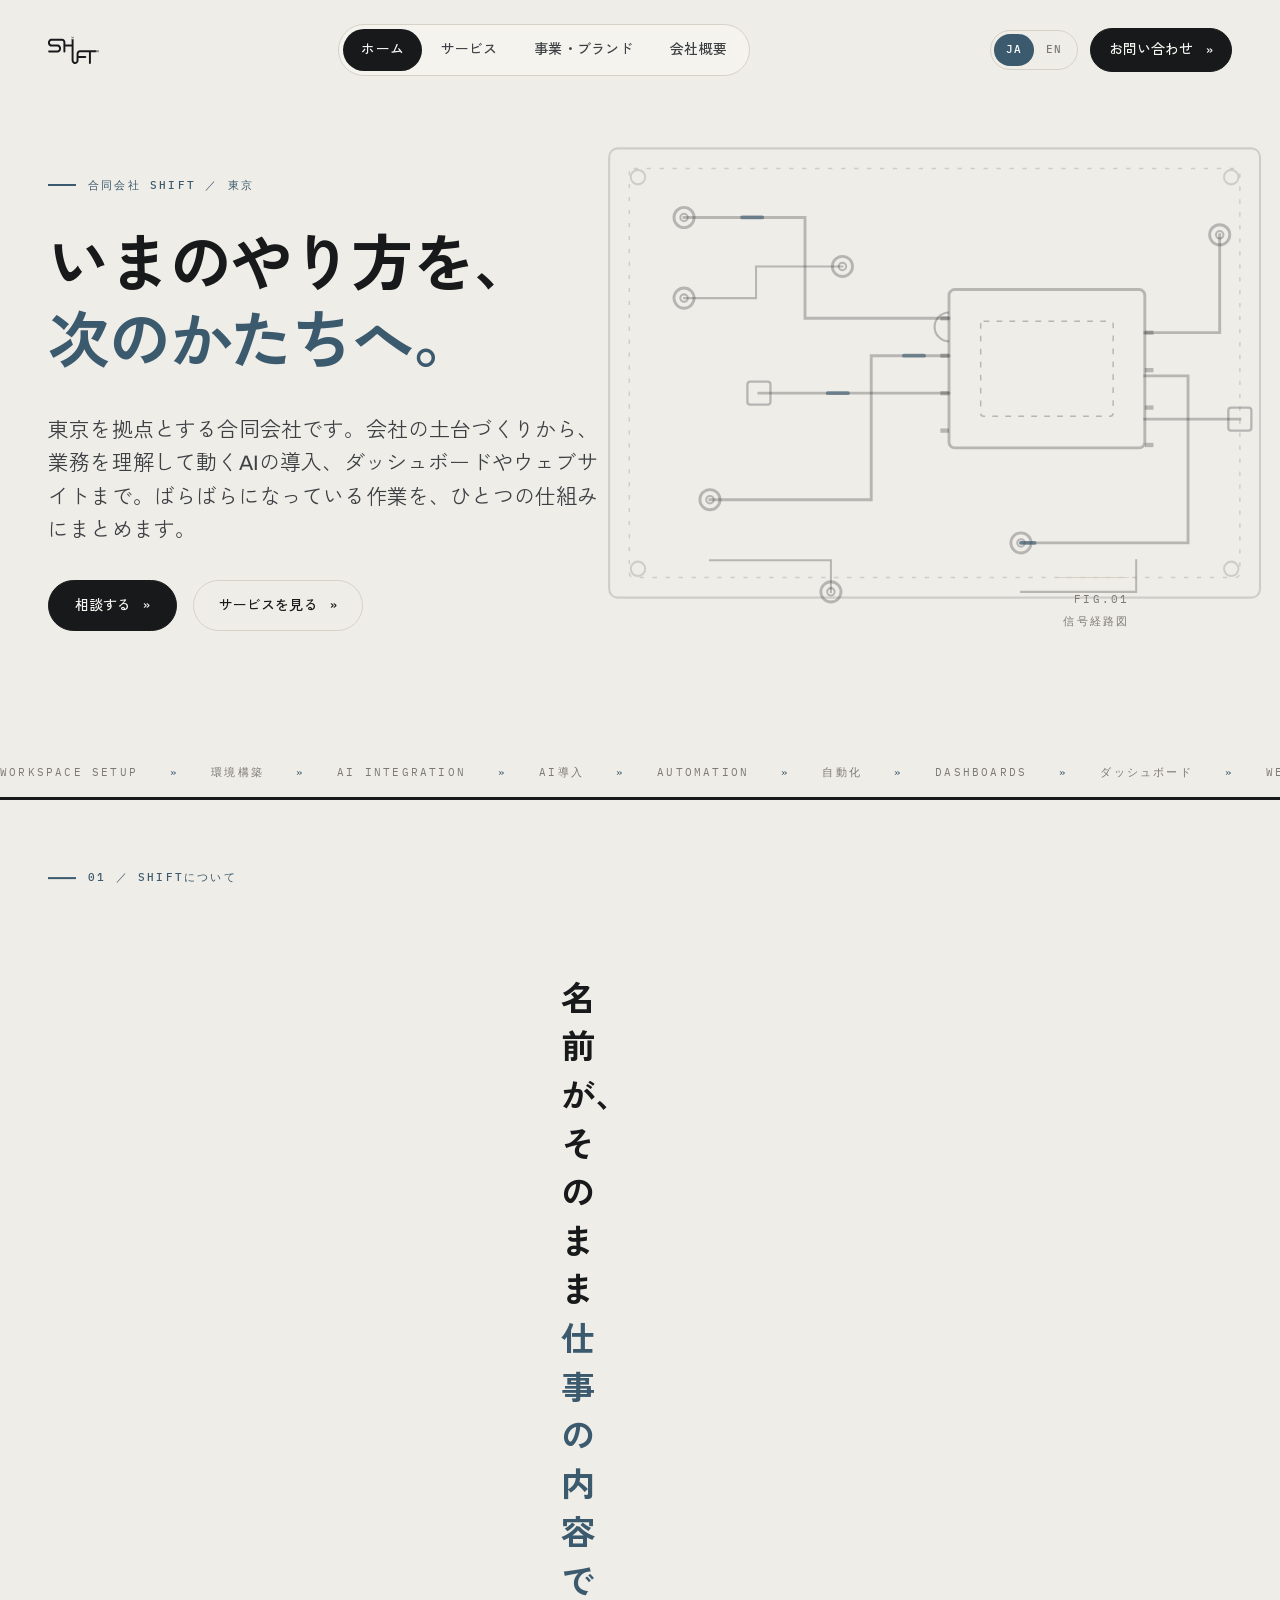
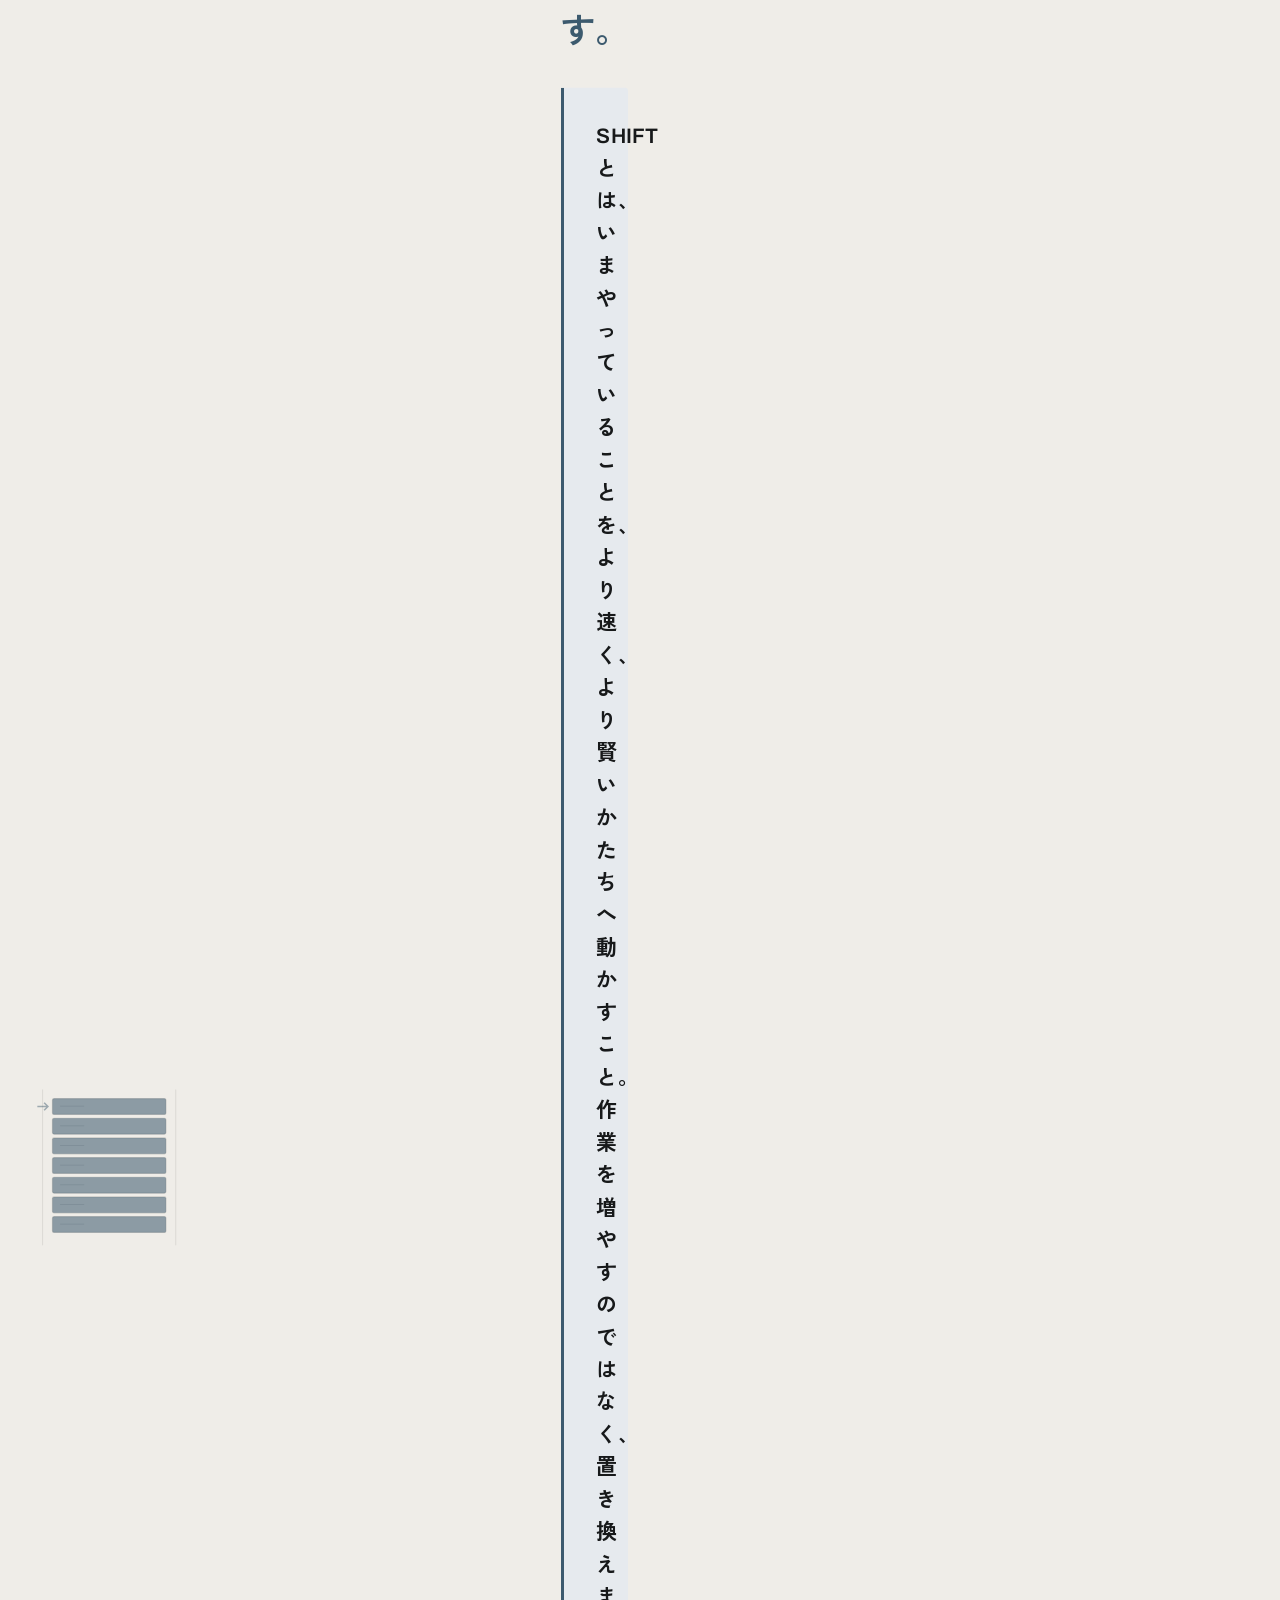
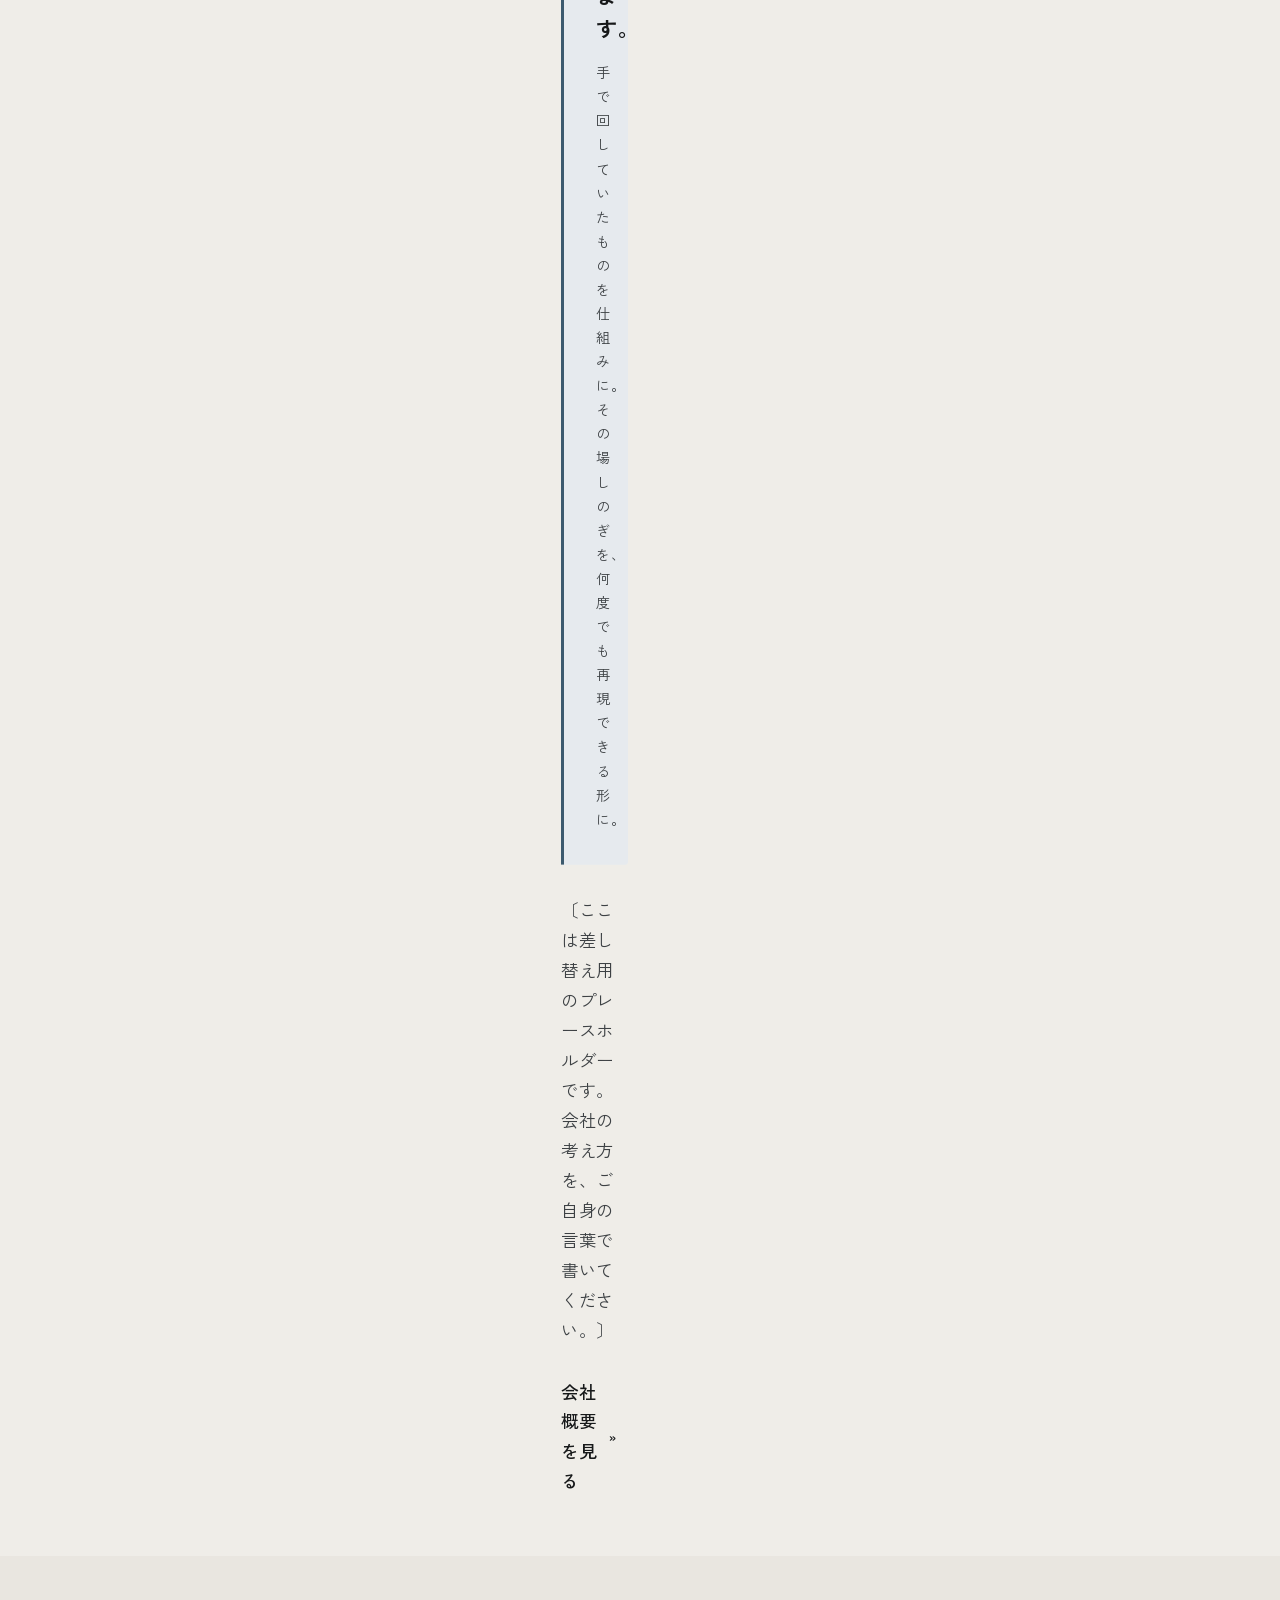
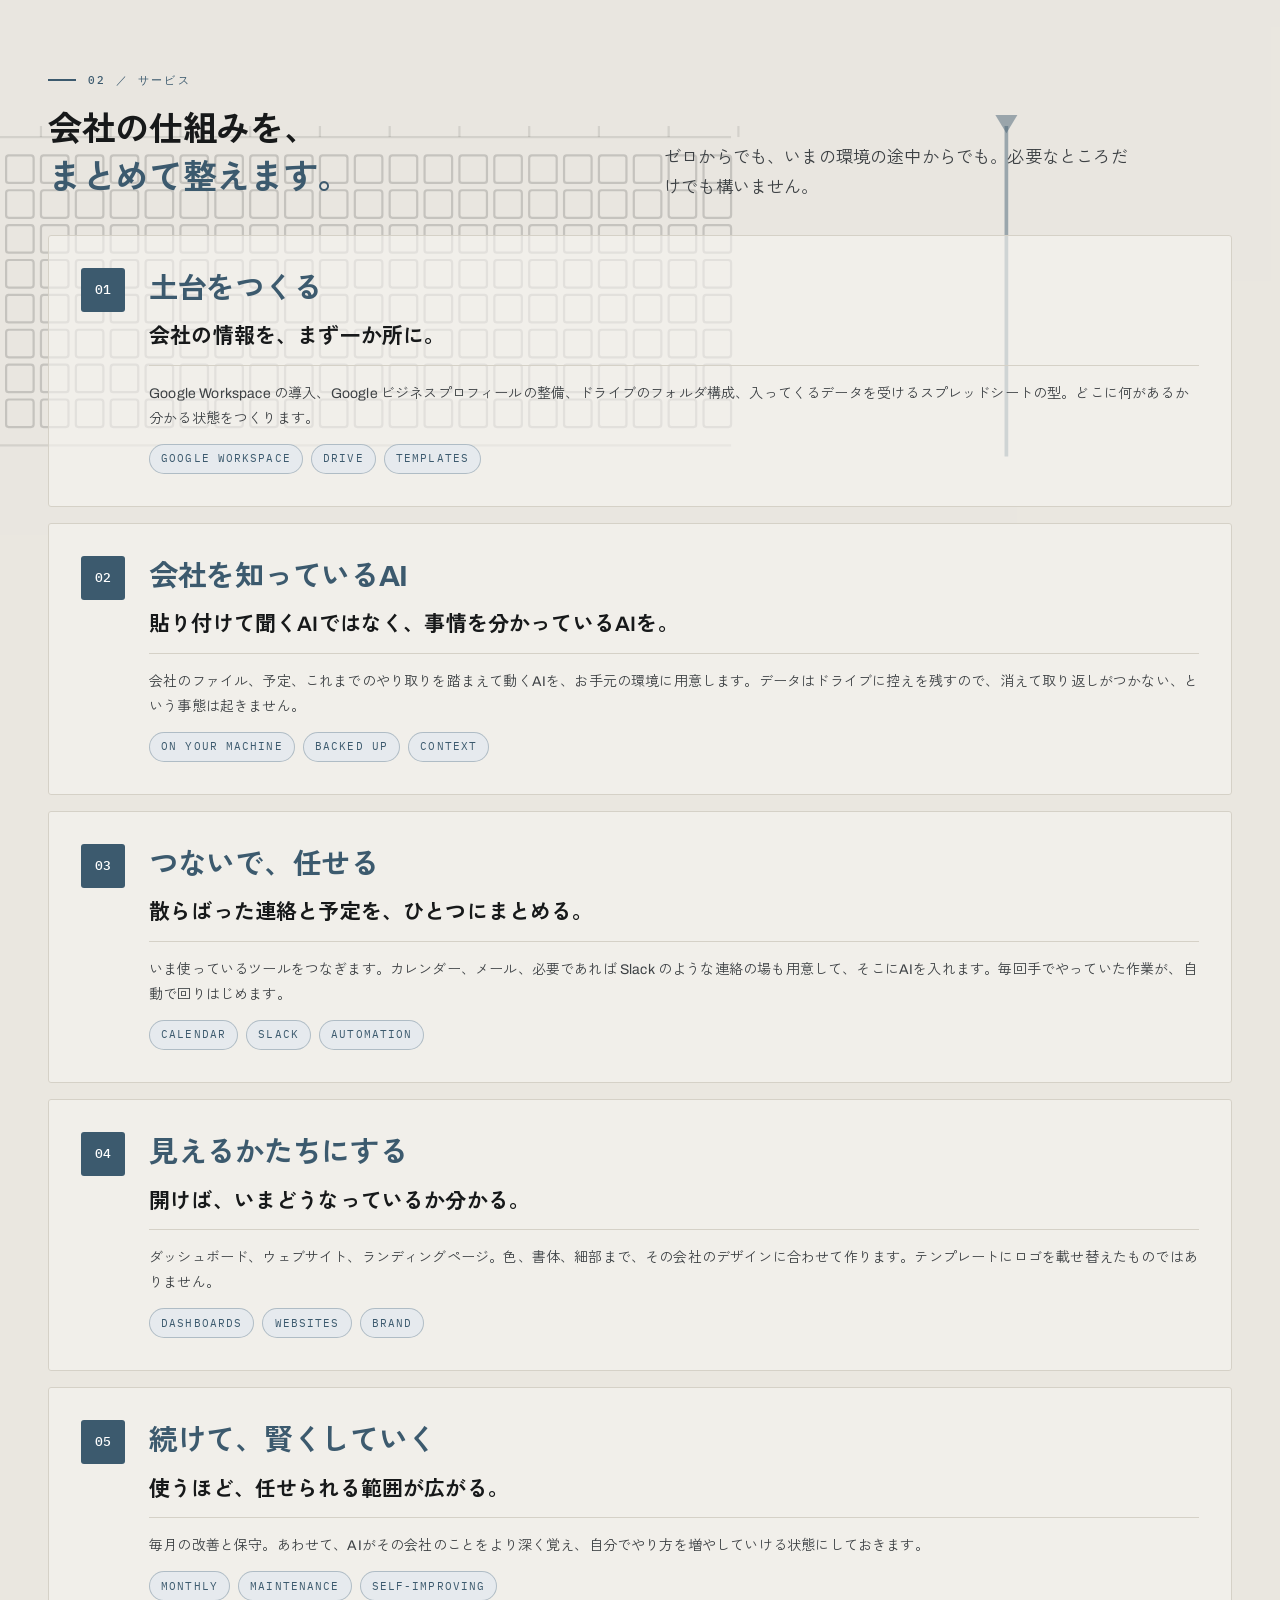
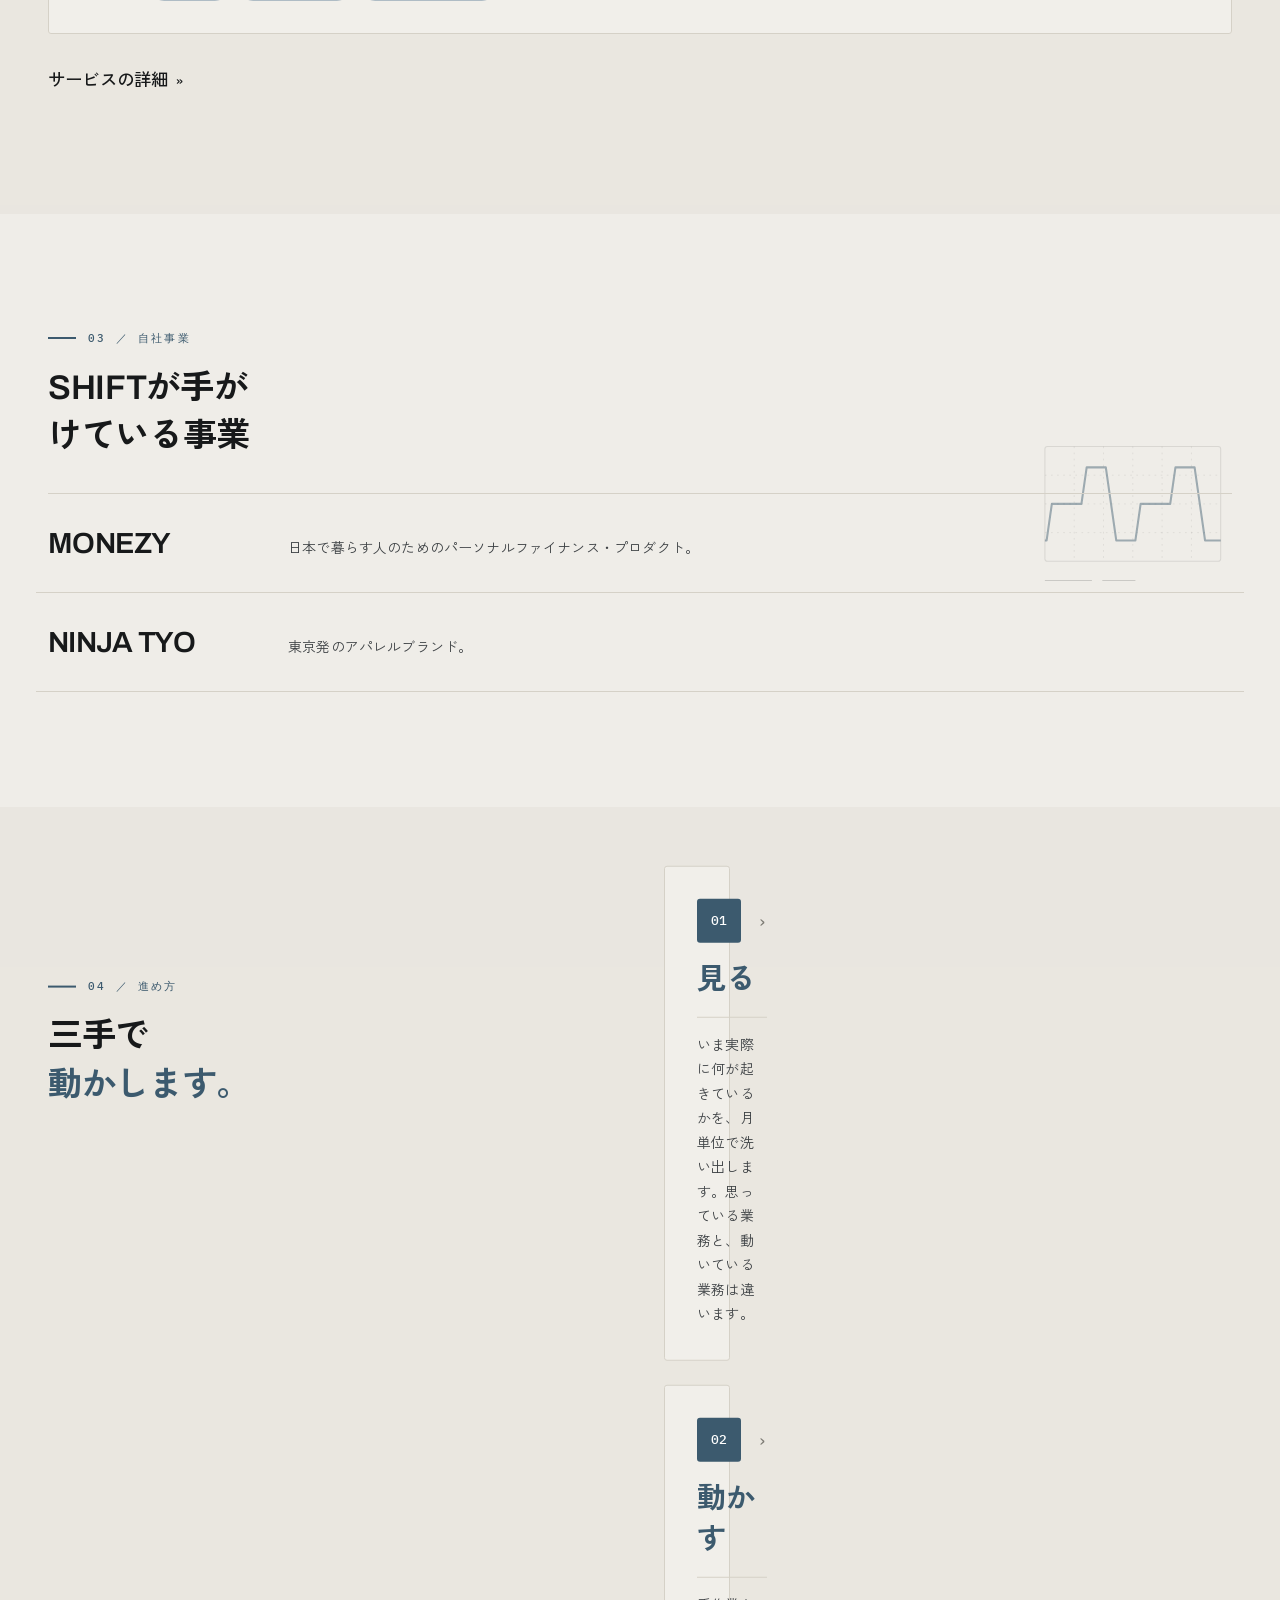
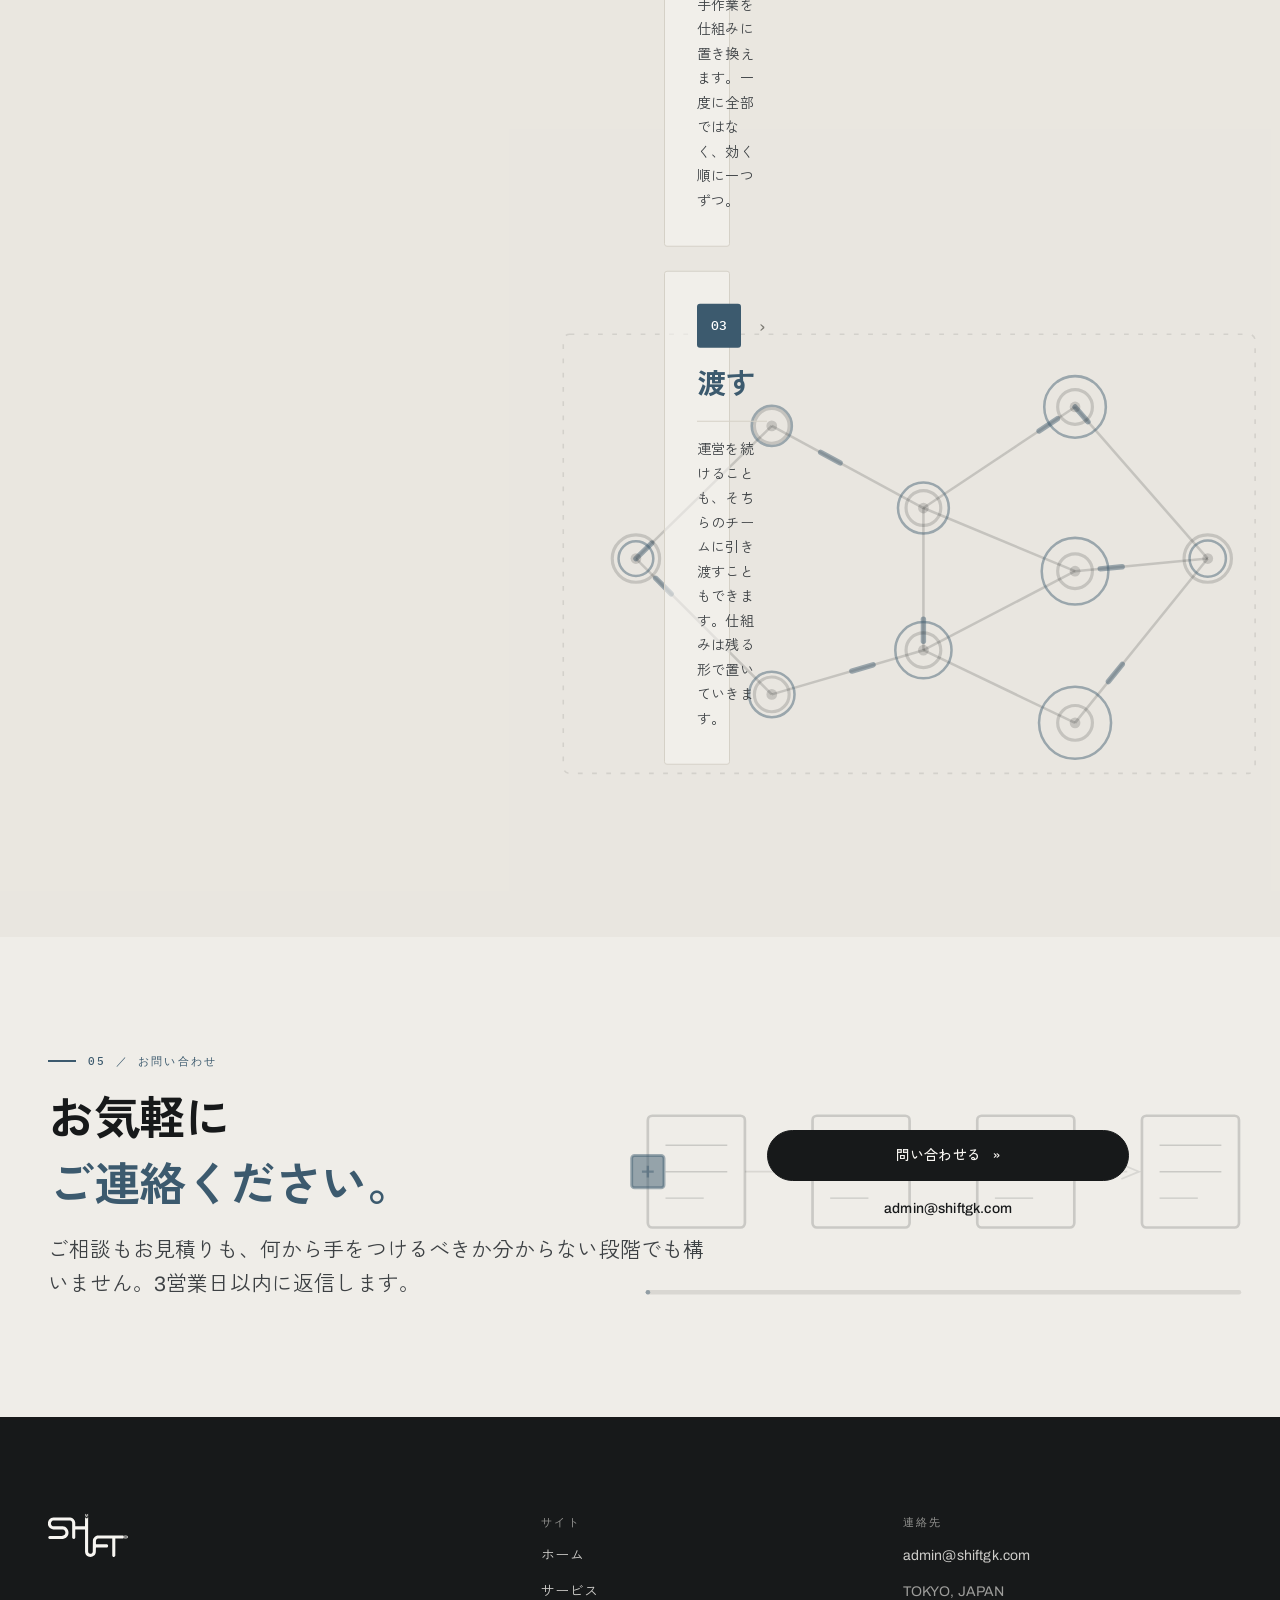
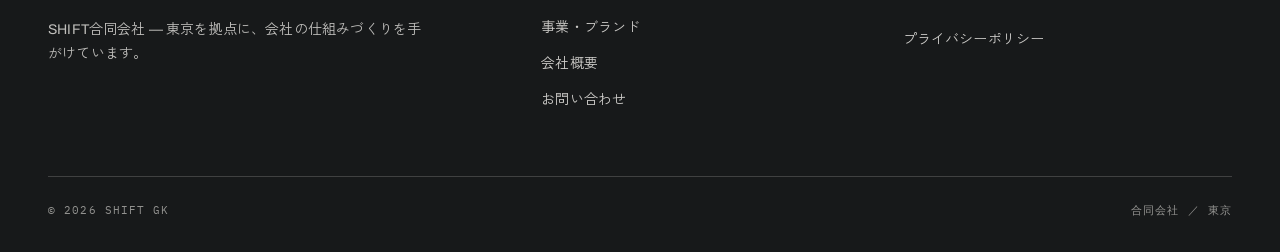
==== commit 82a00192: "Share card follows the background: board, not gears The card still had two meshing gears on it, draw" ====
--- a/index.html
+++ b/index.html
@@ -6,7 +6,42 @@
 <title data-title-ja="SHIFT合同会社 — いまのやり方を、次のかたちへ。" data-title-en="SHIFT GK — Shift the way it gets done.">SHIFT合同会社 — いまのやり方を、次のかたちへ。</title>
 <meta name="description" content="SHIFT合同会社は東京の会社です。Google Workspaceの導入から、業務を理解して動くAIの設置、自動化、ダッシュボードやウェブサイト制作まで、会社の仕組みをまとめて整えます。">
 <link rel="icon" href="assets/img/favicon.svg" type="image/svg+xml">
-<link rel="canonical" href="./index.html">
+<link rel="canonical" href="https://karassada.github.io/SHIFT/">
+<!-- How the page presents itself when the link is shared -->
+<meta property="og:type" content="website">
+<meta property="og:site_name" content="SHIFT合同会社">
+<meta property="og:locale" content="ja_JP">
+<meta property="og:locale:alternate" content="en_US">
+<meta property="og:url" content="https://karassada.github.io/SHIFT/">
+<meta property="og:title" content="SHIFT合同会社 — いまのやり方を、次のかたちへ。">
+<meta property="og:description" content="SHIFT合同会社は東京の会社です。Google Workspaceの導入から、業務を理解して動くAIの設置、自動化、ダッシュボードやウェブサイト制作まで、会社の仕組みをまとめて整えます。">
+<meta property="og:image" content="https://karassada.github.io/SHIFT/assets/img/og-card.png">
+<meta property="og:image:width" content="1200">
+<meta property="og:image:height" content="630">
+<meta property="og:image:alt" content="SHIFT合同会社 — いまのやり方を、次のかたちへ。">
+<meta name="twitter:card" content="summary_large_image">
+
+<meta name="theme-color" content="#EFEDE8" media="(prefers-color-scheme: light)">
+<meta name="theme-color" content="#1B1E20" media="(prefers-color-scheme: dark)">
+<meta name="color-scheme" content="light dark">
+
+<script type="application/ld+json">
+{
+  "@context": "https://schema.org",
+  "@type": "Organization",
+  "name": "SHIFT合同会社",
+  "alternateName": "SHIFT GK",
+  "url": "https://karassada.github.io/SHIFT/",
+  "logo": "https://karassada.github.io/SHIFT/assets/img/shift-logo.svg",
+  "image": "https://karassada.github.io/SHIFT/assets/img/og-card.png",
+  "description": "東京を拠点に、会社の土台づくりからAIの導入・自動化、ダッシュボードやウェブサイト制作までを手がけています。",
+  "email": "admin@shiftgk.com",
+  "address": { "@type": "PostalAddress", "addressLocality": "東京", "addressCountry": "JP" },
+  "areaServed": "JP",
+  "knowsLanguage": ["ja", "en"]
+}
+</script>
+
 
 <link rel="preconnect" href="https://fonts.googleapis.com">
 <link rel="preconnect" href="https://fonts.gstatic.com" crossorigin>
@@ -105,7 +140,7 @@
 <!-- Hero                                                                    -->
 <!-- ====================================================================== -->
 <section class="section hero has-machine" style="padding-top: clamp(7rem, 16vw, 11rem)">
-  <div class="machine machine--geartrain" data-machine="geartrain" aria-hidden="true"></div>
+  <div class="machine machine--circuit" data-machine="circuit" aria-hidden="true"></div>
   <div class="wrap grid">
 
     <div class="col-6 stack flow-lg" style="align-content:center">
@@ -145,7 +180,7 @@
          caption, in the manner of the drawing it is imitating. -->
     <div class="col-5 start-8 hero__fig" aria-hidden="true">
       <span>FIG.01</span>
-      <span class="ja">三段減速機</span><span class="en">Three-stage reduction gear</span>
+      <span class="ja">信号経路図</span><span class="en">Signal trace layout</span>
     </div>
 
   </div>
@@ -187,7 +222,7 @@
 <!-- ==== Replace the two paragraphs below with your own words.         ==== -->
 <!-- ====================================================================== -->
 <section class="section has-machine" id="about-shift">
-  <div class="machine machine--governor" data-machine="governor" aria-hidden="true"></div>
+  <div class="machine machine--stack" data-machine="stack" aria-hidden="true"></div>
   <div class="wrap grid">
     <div class="col-4" data-shift="-58">
       <span class="label" data-reveal><span class="ja">01 ／ SHIFTについて</span><span class="en">01 &mdash; About SHIFT</span></span>
@@ -229,7 +264,7 @@
 <!-- Services                                                                -->
 <!-- ====================================================================== -->
 <section class="section section--sunk has-machine">
-  <div class="machine machine--rack" data-machine="rack" aria-hidden="true"></div>
+  <div class="machine machine--matrix" data-machine="matrix" aria-hidden="true"></div>
   <div class="wrap stack flow-lg">
     <div class="grid" style="align-items:end">
       <div class="col-6 head">
@@ -310,7 +345,7 @@
 <!-- Ventures                                                                -->
 <!-- ====================================================================== -->
 <section class="section has-machine">
-  <div class="machine machine--cam" data-machine="cam" aria-hidden="true"></div>
+  <div class="machine machine--pulse" data-machine="pulse" aria-hidden="true"></div>
   <div class="wrap stack flow-lg">
     <div class="head">
       <span class="label" data-reveal><span class="ja">03 ／ 自社事業</span><span class="en">03 &mdash; Own ventures</span></span>
@@ -338,7 +373,7 @@
 <!-- Approach                                                                -->
 <!-- ====================================================================== -->
 <section class="section section--sunk has-machine">
-  <div class="machine machine--piston" data-machine="piston" aria-hidden="true"></div>
+  <div class="machine machine--network" data-machine="network" aria-hidden="true"></div>
   <div class="wrap grid">
     <div class="col-5" data-shift="-50">
       <div class="head">
@@ -383,7 +418,7 @@
 <!-- CTA                                                                     -->
 <!-- ====================================================================== -->
 <section class="section has-machine">
-  <div class="machine machine--pulley" data-machine="pulley" aria-hidden="true"></div>
+  <div class="machine machine--pipeline" data-machine="pipeline" aria-hidden="true"></div>
   <div class="wrap grid" style="align-items:center">
     <div class="col-7 head">
       <span class="label" data-reveal><span class="ja">05 ／ お問い合わせ</span><span class="en">05 &mdash; Contact</span></span>
--- a/assets/css/base.css
+++ b/assets/css/base.css
@@ -215,3 +215,44 @@
   transition: transform var(--d-micro) var(--e-shift);
 }
 .skip:focus { transform: translateY(0); }
+
+/* ==========================================================================
+   Print
+   A company page gets printed and attached to things. Strip the interface,
+   keep the content, and put link targets and the contact address on the
+   paper where they are actually useful.
+   ========================================================================== */
+@media print {
+  :root {
+    --c-base: #fff; --c-paper: #fff; --c-sunk: #fff;
+    --surface: #fff; --surface-lift: #fff; --surface-sunk: #fff;
+    --c-ink: #000; --c-ink-2: #222; --c-muted: #555;
+    --c-line: #bbb; --c-accent: #234; --c-accent-lo: #fff;
+  }
+
+  .header, .menu, .wipe, .machine, .marquee, .burger, .lang,
+  .skip, .btn, .hero__fig { display: none !important; }
+
+  body { background: #fff; color: #000; font-size: 11pt; }
+  main { padding-top: 0; }
+  .section, .phero { padding-top: 1.2rem; padding-bottom: 1.2rem; }
+
+  /* Never split a boxed explanation across a page break. */
+  .scard, .card, .callout, .vrow, .profile__row {
+    break-inside: avoid; page-break-inside: avoid;
+    border: 1px solid #bbb; background: #fff;
+  }
+  h1, h2, h3 { break-after: avoid; page-break-after: avoid; color: #000; }
+  .scard__title, .card__title, .label { color: #234; }
+  .badge { border: 1px solid #234; background: #fff; color: #234; }
+
+  /* Reveal animations must never hide anything on paper. */
+  [data-reveal], .reveal-lines > span > span { opacity: 1 !important; transform: none !important; }
+
+  /* A printed link is useless without its address. */
+  main a[href^="http"]::after { content: " (" attr(href) ")"; font-size: 9pt; color: #555; }
+  main a[href^="mailto"]::after { content: ""; }
+
+  .footer { background: #fff; color: #000; border-top: 1px solid #bbb; padding-top: 1rem; }
+  .footer a, .footer__label, .footer__bottom { color: #000; opacity: 1; }
+}
--- a/assets/css/components.css
+++ b/assets/css/components.css
@@ -357,8 +357,6 @@
 }
 
 /* Whole-card link overlay, keeps one tab stop and a real focus ring. */
-.card__hit { position: absolute; inset: 0; border-radius: inherit; }
-.card__hit:focus-visible { outline: 2px solid var(--c-focus); outline-offset: 3px; }
 
 /* ==========================================================================
    Numbered badge — the anchor at the top-left of anything explained in steps
@@ -379,12 +377,6 @@
   letter-spacing: 0.02em;
   transition: background-color var(--d-comp) linear;
 }
-.badge--ghost {
-  background: var(--c-accent-lo);
-  color: var(--c-accent);
-  border: var(--hair) solid var(--c-accent);
-}
-
 /* ==========================================================================
    Service cards
    Each explanation is a box: a number to anchor it, a coloured title, one
@@ -471,27 +463,9 @@
 }
 
 /* Numbered service rows — a spec sheet that opens on hover. */
-.spec {
-  display: grid;
-  grid-template-columns: auto 1fr;
-  gap: var(--s-4) var(--s-6);
-  align-items: start;
-  padding-top: var(--s-6); padding-bottom: var(--s-6);
-  border-top: var(--hair) solid var(--c-line);
-  transition: background-color var(--d-comp) linear;
-}
 @media (min-width: 48em) {
-  .spec { grid-template-columns: 5rem 1fr 1.2fr; padding-left: var(--s-4); padding-right: var(--s-4); }
-}
-.spec:last-child { border-bottom: var(--hair) solid var(--c-line); }
-.spec:hover { background: var(--surface-sunk); }
-.spec__n { font-family: var(--f-mono); font-size: var(--t-label); color: var(--c-accent); padding-top: 0.6em; letter-spacing: var(--tr-label); }
-.spec__title { font-size: var(--t-h3); font-weight: 600; letter-spacing: var(--tr-tight); display: flex; align-items: baseline; gap: var(--s-3); }
-.spec__title .chev { color: var(--c-accent); font-family: var(--f-mono); font-size: 0.7em; opacity: 0; transform: translateX(-6px); transition: all var(--d-comp) var(--e-shift); }
-.spec:hover .spec__title .chev { opacity: 1; transform: translateX(0); }
-.spec__body { color: var(--c-ink-2); font-size: var(--t-small); line-height: 1.75; grid-column: 1 / -1; }
+}
 @media (min-width: 48em) { .spec__body { grid-column: auto; } }
-.spec__tags { display: flex; flex-wrap: wrap; gap: var(--s-2); margin-top: var(--s-4); }
 .tag {
   font-family: var(--f-mono); font-size: var(--t-label); letter-spacing: 0.1em;
   padding: 0.3rem 0.7rem;
@@ -505,59 +479,14 @@
    Venture bento — asymmetric tiles that make room for each other
    ========================================================================== */
 
-.bento { display: grid; gap: var(--s-4); grid-template-columns: repeat(6, 1fr); }
 @media (max-width: 47.99em) { .bento { grid-template-columns: 1fr; } }
 
-.bento__item { grid-column: span 2; }
-.bento__item--wide { grid-column: span 3; }
-.bento__item--full { grid-column: span 6; }
 @media (min-width: 48em) and (max-width: 63.99em) {
-  .bento__item, .bento__item--wide { grid-column: span 3; }
 }
 @media (max-width: 47.99em) {
-  .bento__item, .bento__item--wide, .bento__item--full { grid-column: auto; }
-}
-
-.venture {
-  position: relative;
-  display: grid;
-  grid-template-rows: auto 1fr auto;
-  gap: var(--s-5);
-  min-height: 15rem;
-  padding: var(--s-5);
-  background: var(--surface);
-  border: var(--hair) solid var(--c-line);
-  border-radius: var(--radius-lg);
-  overflow: hidden;
-  isolation: isolate;
-  transition: transform var(--d-comp) var(--e-shift), border-color var(--d-comp) linear;
-}
+}
+
 /* Accent panel sweeps in from the left on hover. */
-.venture::before {
-  content: "";
-  position: absolute; inset: 0;
-  background: var(--c-accent-lo);
-  transform: translateX(-100%);
-  transition: transform var(--d-sect) var(--e-mech);
-  z-index: -1;
-}
-.venture:hover::before { transform: translateX(0); }
-.venture:hover { transform: translate(4px, -4px); border-color: var(--c-accent); }
-
-.venture__top { display: flex; justify-content: space-between; align-items: flex-start; gap: var(--s-4); }
-.venture__role {
-  font-family: var(--f-mono); font-size: var(--t-label); letter-spacing: 0.14em;
-  text-transform: uppercase; color: var(--c-muted);
-  padding: 0.25rem 0.5rem; border: var(--hair) solid var(--c-line); border-radius: 999px;
-  white-space: nowrap;
-}
-.venture__name { font-size: var(--t-h3); font-weight: 600; letter-spacing: var(--tr-tight); }
-.venture__desc { color: var(--c-ink-2); font-size: var(--t-small); line-height: 1.7; }
-.venture__foot { display: flex; justify-content: space-between; align-items: center; gap: var(--s-3); }
-.venture__meta { font-family: var(--f-mono); font-size: var(--t-label); color: var(--c-muted); letter-spacing: 0.1em; }
-.venture__chev { font-family: var(--f-mono); color: var(--c-accent); opacity: 0; transform: translateX(-8px); transition: all var(--d-comp) var(--e-shift); }
-.venture:hover .venture__chev { opacity: 1; transform: translateX(0); }
-
 /* ==========================================================================
    Ventures list
    Deliberately quiet. These are things SHIFT happens to own, not the pitch —
@@ -588,18 +517,6 @@
 }
 .vrow__desc { color: var(--c-ink-2); font-size: var(--t-small); line-height: 1.7; }
 
-.vrow__go {
-  font-family: var(--f-mono);
-  font-size: var(--t-label);
-  letter-spacing: var(--tr-label);
-  text-transform: uppercase;
-  color: var(--c-accent);
-  display: inline-flex;
-  align-items: center;
-  gap: var(--s-2);
-  white-space: nowrap;
-}
-.vrow__go span { transition: transform var(--d-comp) var(--e-shift); }
 
 /* Only the rows that actually go somewhere respond to a pointer. */
 a.vrow { color: inherit; }
@@ -710,9 +627,3 @@
 
 .phero { padding-top: calc(var(--section) + 3rem); padding-bottom: var(--section); position: relative; }
 .phero__title { max-width: 16ch; }
-.phero__meta {
-  display: flex; flex-wrap: wrap; gap: var(--s-2) var(--s-6);
-  margin-top: var(--s-6);
-  padding-top: var(--s-4);
-  border-top: var(--hair) solid var(--c-line);
-}
--- a/assets/css/motion.css
+++ b/assets/css/motion.css
@@ -1,7 +1,7 @@
 /* ==========================================================================
    SHIFT — Motion
    One idea, applied at every scale: things move by discrete offsets and lock
-   into place. Mechanical, never floaty. Only transform and opacity animate.
+   into place. Deliberate, never floaty. Only transform and opacity animate.
    ========================================================================== */
 
 /* --------------------------------------------------------------------------
@@ -54,51 +54,55 @@
 }
 
 /* --------------------------------------------------------------------------
-   Machinery layer.
-   Technical line work sitting behind the content — visible enough to read as
-   a mechanism, quiet enough that it never fights the type. Built and driven
-   by machinery.js.
+   The background system.
+   Technical line work sitting behind the content — a circuit board, a data
+   matrix, a network, a pipeline, storage layers, a signal, a dependency
+   tree. Built and driven by machinery.js.
+
+   Opacity is set per layer rather than on the whole group, so the accent can
+   carry more weight than the static line work. That matters: the accent only
+   ever marks what is *moving*, and at a single group opacity it would sink
+   into the drawing instead of reading as live.
    -------------------------------------------------------------------------- */
 .machine {
+  --mc-line: 0.17;    /* the static drawing            */
+  --mc-frame: 0.10;   /* boards, rails, guides         */
+  --mc-sig: 0.46;     /* whatever is currently moving  */
   position: absolute;
   z-index: var(--z-gear);
   pointer-events: none;
   color: var(--c-ink);
-  opacity: 0.16;
 }
 .machine svg { width: 100%; height: auto; overflow: visible; }
 
-/* Frame, bearings and bedplate sit back a step from the moving parts, so the
-   eye reads the mechanism first and the hardware holding it second. */
-.machine .mc-frame { opacity: 0.6; }
-
-/* One assembly per section, each in its own bay. Sections clip, so a machine
-   can never wander into its neighbour's space.
-
-   Each assembly sits fully inside the viewport: a casing or bedplate sliced
-   by the screen edge reads as a mistake rather than as a machine continuing
-   out of frame. The rack is the exception — it is meant to run on past. */
-/* Large assemblies carry the sections with room for them. */
-.machine--geartrain { top: 50%; right: 0; width: 60%; translate: 0 -50%; }
-.machine--rack      { top: 6%;  left: -18%; width: 74%; }
-.machine--piston    { bottom: 8%;    right: 0; width: 58%; }
-.machine--pulley    { top: 14%; right: 0; width: 52%; }
-
-/* Small mechanisms fill the quieter stretches, so movement carries all the
-   way down the page instead of stopping after the first screen. */
-.machine--governor { top: 50%; left: 2%; width: 15%; translate: 0 -50%; }
-.machine--cam      { top: 50%; right: 3%;  width: 17%; translate: 0 -50%; }
-.machine--ratchet  { bottom: 10%;   left: 3%; width: 18%; }
+.machine .mc-line   { stroke-opacity: var(--mc-line); fill-opacity: var(--mc-line); }
+.machine .mc-frame  { stroke-opacity: var(--mc-frame); fill-opacity: var(--mc-frame); }
+.machine .mc-signal { color: var(--c-accent); stroke-opacity: var(--mc-sig); fill-opacity: var(--mc-sig); }
+
+/* One per section, each in its own bay. Sections clip, so nothing can wander
+   into its neighbour's space. Each sits fully inside the viewport — a board
+   outline sliced by the screen edge reads as a mistake. The matrix is the
+   exception: it is meant to run on past. */
+.machine--circuit  { top: 50%; right: 0; width: 60%; translate: 0 -50%; }
+.machine--matrix   { top: 8%;  left: -16%; width: 76%; }
+.machine--network  { bottom: 8%; right: 0; width: 58%; }
+.machine--pipeline { top: 14%; right: 0; width: 54%; }
+
+/* Smaller pieces fill the quieter stretches, so movement carries all the way
+   down the page instead of stopping after the first screen. */
+.machine--stack { top: 50%; left: 2%;  width: 13%; translate: 0 -50%; }
+.machine--pulse { top: 50%; right: 3%; width: 17%; translate: 0 -50%; }
+.machine--tree  { bottom: 10%; left: 3%; width: 17%; }
 
 @media (max-width: 47.99em) {
-  .machine { opacity: 0.12; }
-  .machine--geartrain { width: 108%; right: -4%; }
-  .machine--rack      { width: 130%; left: -22%; }
-  .machine--piston    { width: 112%; right: -6%; }
-  .machine--pulley    { width: 105%; right: -3%; }
-  .machine--governor  { width: 34%; left: -6%; }
-  .machine--cam       { width: 38%; right: -8%; }
-  .machine--ratchet   { width: 40%; left: -8%; }
+  .machine { --mc-line: 0.13; --mc-frame: 0.07; --mc-sig: 0.34; }
+  .machine--circuit  { width: 112%; right: -6%; }
+  .machine--matrix   { width: 150%; left: -26%; }
+  .machine--network  { width: 118%; right: -9%; }
+  .machine--pipeline { width: 112%; right: -6%; }
+  .machine--stack    { width: 30%; left: -5%; }
+  .machine--pulse    { width: 38%; right: -8%; }
+  .machine--tree     { width: 38%; left: -7%; }
 }
 
 /* Content always sits above the machinery. */
@@ -111,22 +115,22 @@
 
 /* --------------------------------------------------------------------------
    Hero.
-   The gearbox is the hero image here, not background texture, so it gets
-   room and enough contrast to carry the composition on its own.
+   The board is the hero image here, not background texture, so it gets room
+   and enough contrast to carry the composition on its own.
    -------------------------------------------------------------------------- */
 .hero { min-height: min(78vh, 740px); display: grid; align-items: center; }
-.hero .machine--geartrain { opacity: 0.26; width: 54%; }
+.hero .machine--circuit { --mc-line: 0.26; --mc-frame: 0.15; --mc-sig: 0.62; width: 54%; }
 @media (max-width: 47.99em) {
   .hero { min-height: auto; }
-  .hero .machine--geartrain { opacity: 0.16; width: 112%; }
-}
-
-/* Interior page headers are much shorter than the home hero. At the home
-   size the gearbox stood taller than the section holding it, so it was
-   clipped top and bottom and ran up under the fixed header. Sized to fit. */
-.phero .machine--geartrain { width: 38%; opacity: 0.15; }
-@media (max-width: 61.99em) { .phero .machine--geartrain { width: 58%; } }
-@media (max-width: 47.99em) { .phero .machine--geartrain { width: 96%; opacity: 0.11; } }
+  .hero .machine--circuit { --mc-line: 0.15; --mc-sig: 0.4; width: 118%; }
+}
+
+/* Interior page headers are much shorter than the home hero, so the board is
+   sized to fit inside them rather than being clipped by the section and
+   running up under the fixed header. */
+.phero .machine--circuit { width: 40%; }
+@media (max-width: 61.99em) { .phero .machine--circuit { width: 58%; } }
+@media (max-width: 47.99em) { .phero .machine--circuit { width: 104%; } }
 
 /* The drawing's caption block. */
 .hero__fig {
@@ -202,20 +206,6 @@
 .marquee__item::after { content: "»"; color: var(--c-accent); }
 @keyframes marquee { to { transform: translateX(-50%); } }
 
-/* --------------------------------------------------------------------------
-   Counters — figures roll up when the block enters the viewport.
-   -------------------------------------------------------------------------- */
-.stat { display: grid; gap: var(--s-2); }
-.stat__n {
-  font-family: var(--f-mono);
-  font-variant-numeric: tabular-nums;
-  font-size: clamp(2.25rem, 5vw, 3.75rem);
-  font-weight: 500;
-  line-height: 1;
-  letter-spacing: -0.04em;
-}
-.stat__k { font-size: var(--t-small); color: var(--c-muted); }
-
 /* ==========================================================================
    Reduced motion.
    Everything still arrives and every state is still legible — it just stops
@@ -237,6 +227,5 @@
   [data-shift] { transform: none; }
   .reveal-lines > span > span { transform: none; }
   .marquee__track { animation: none; }
-  .gear { display: none; }
   .wipe { display: none; }
 }
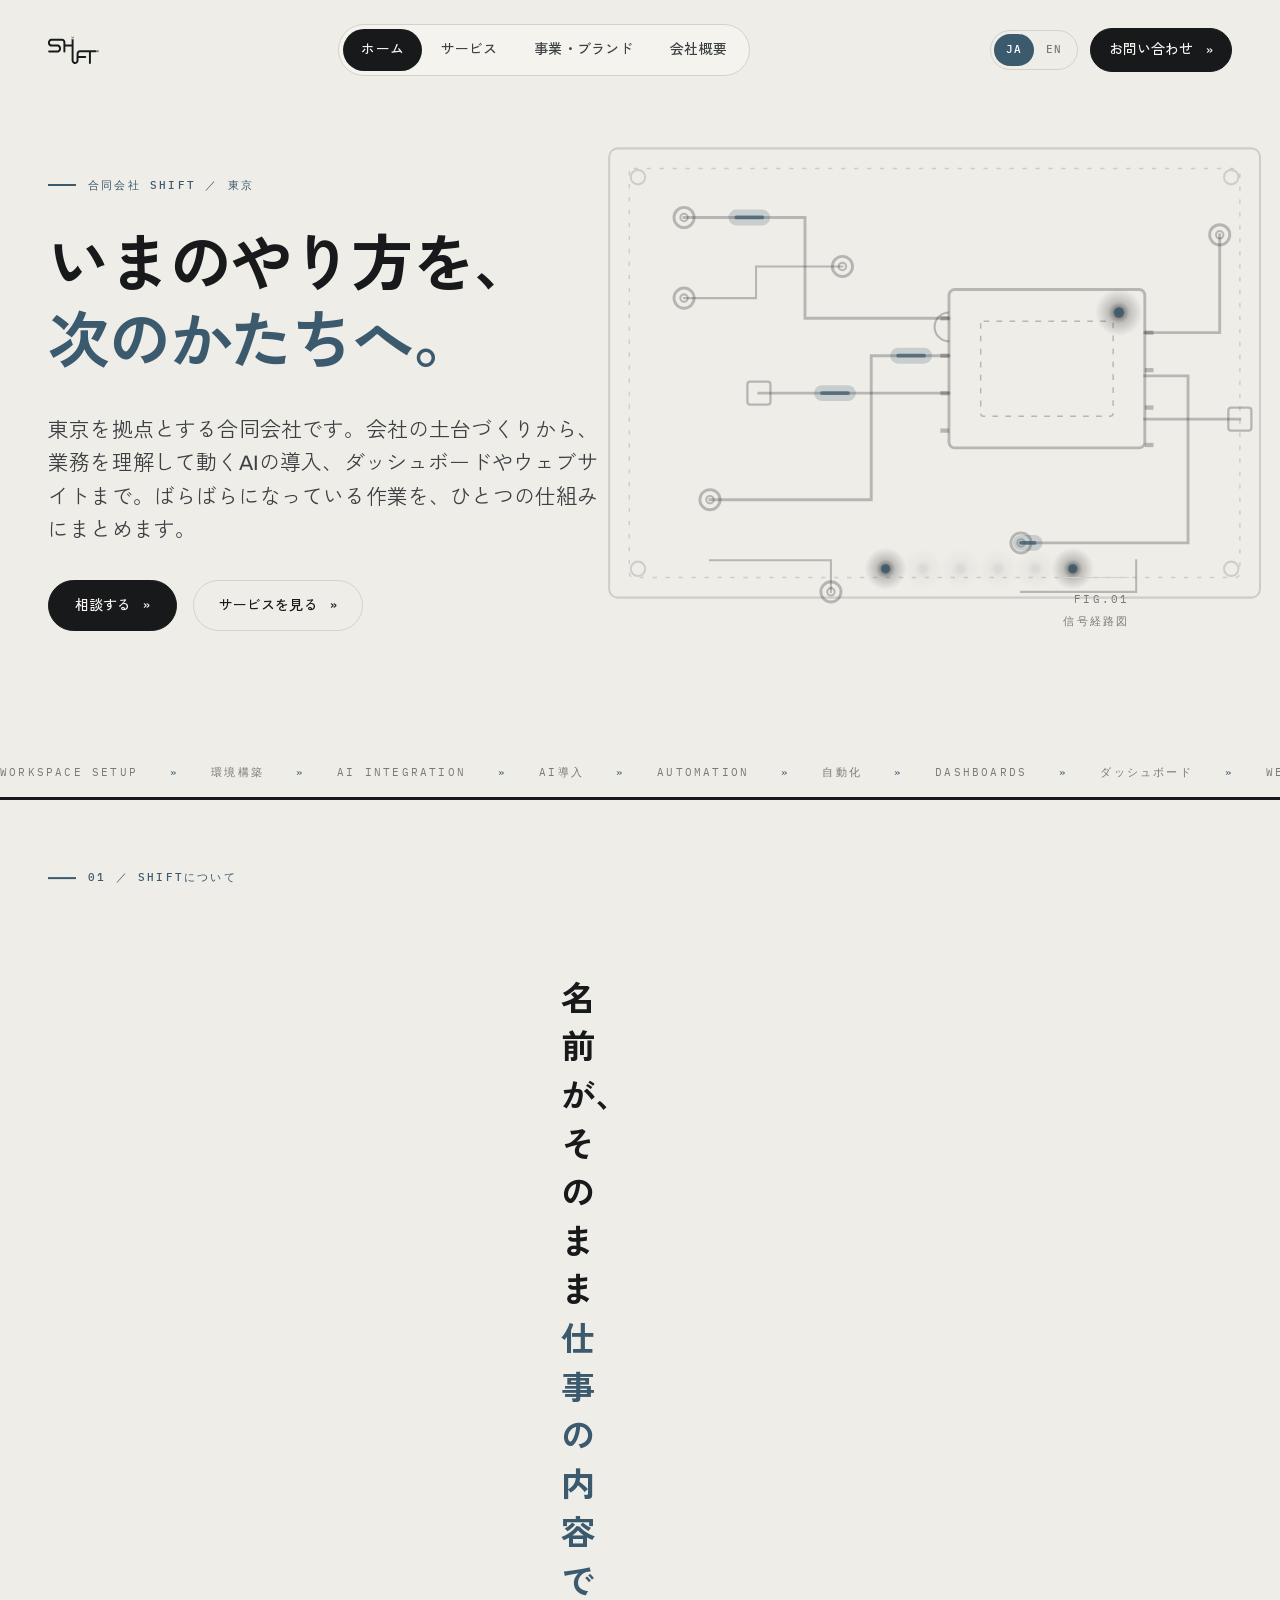
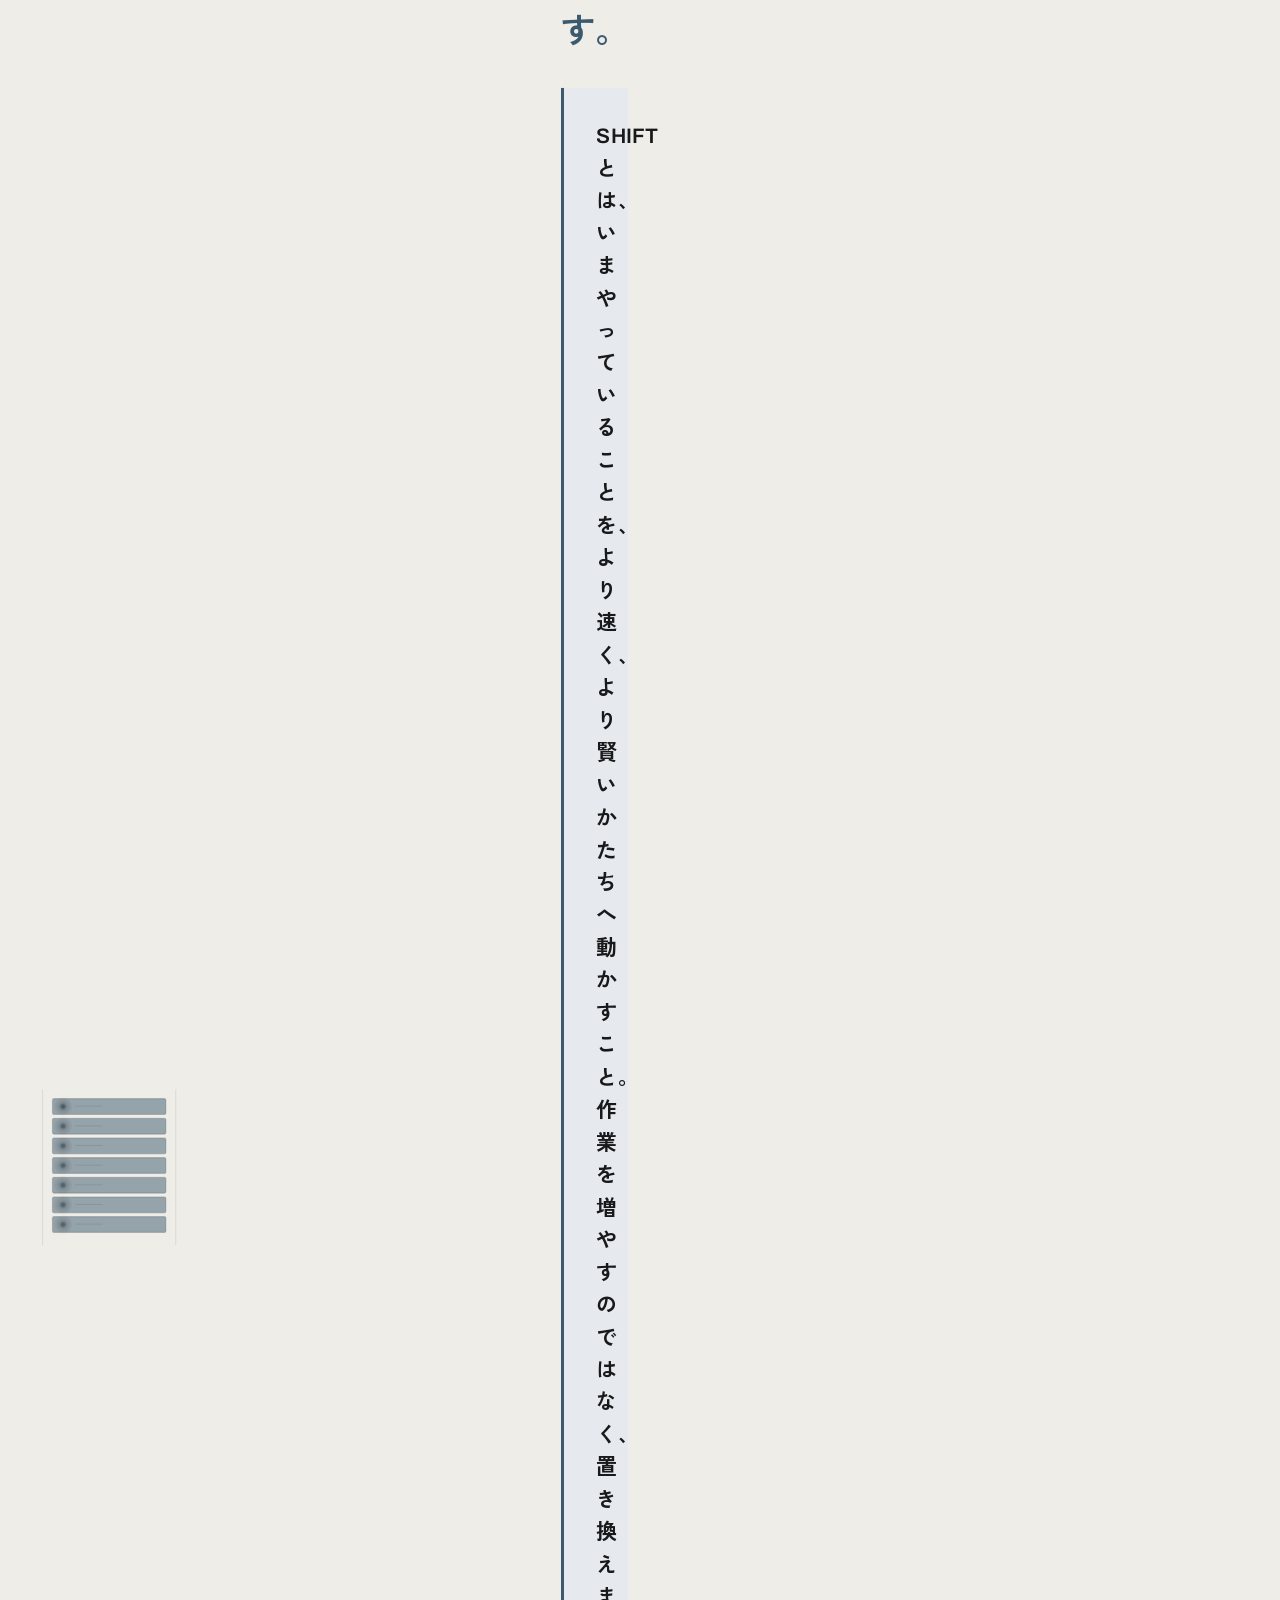
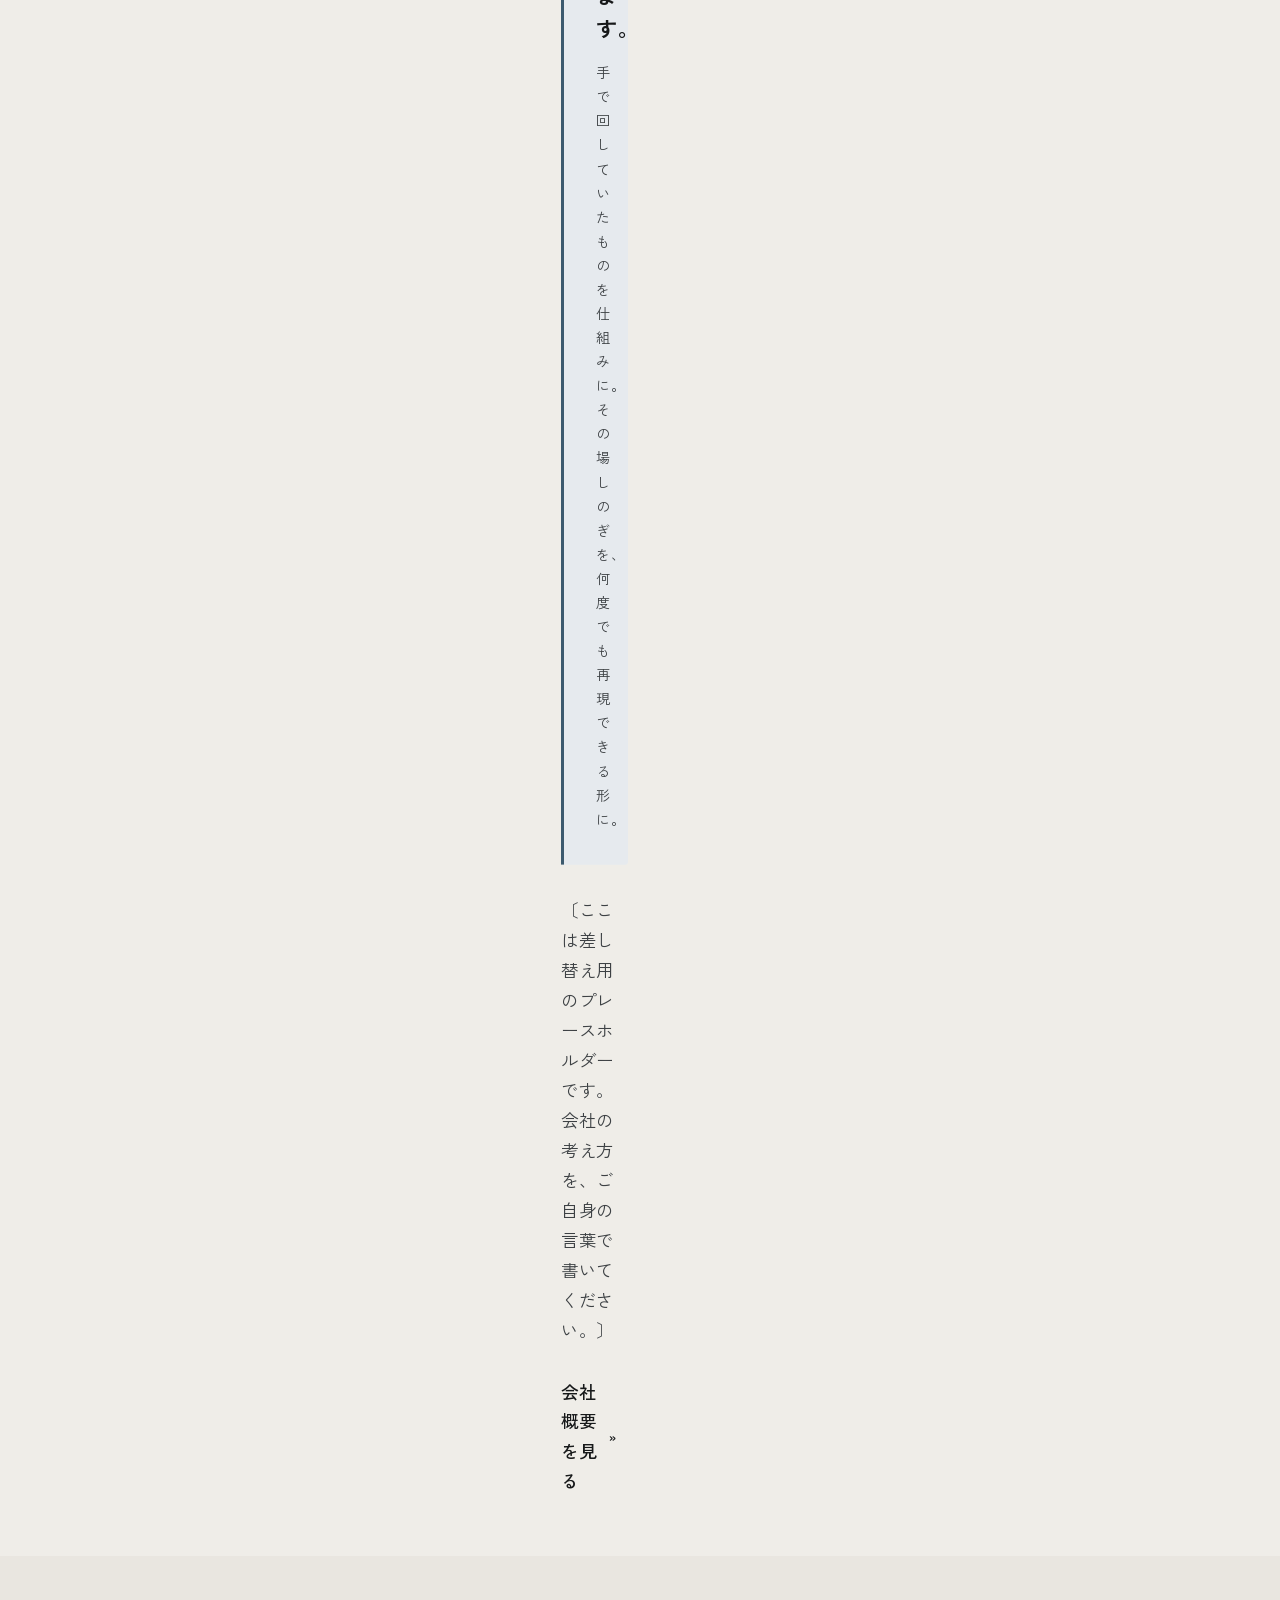
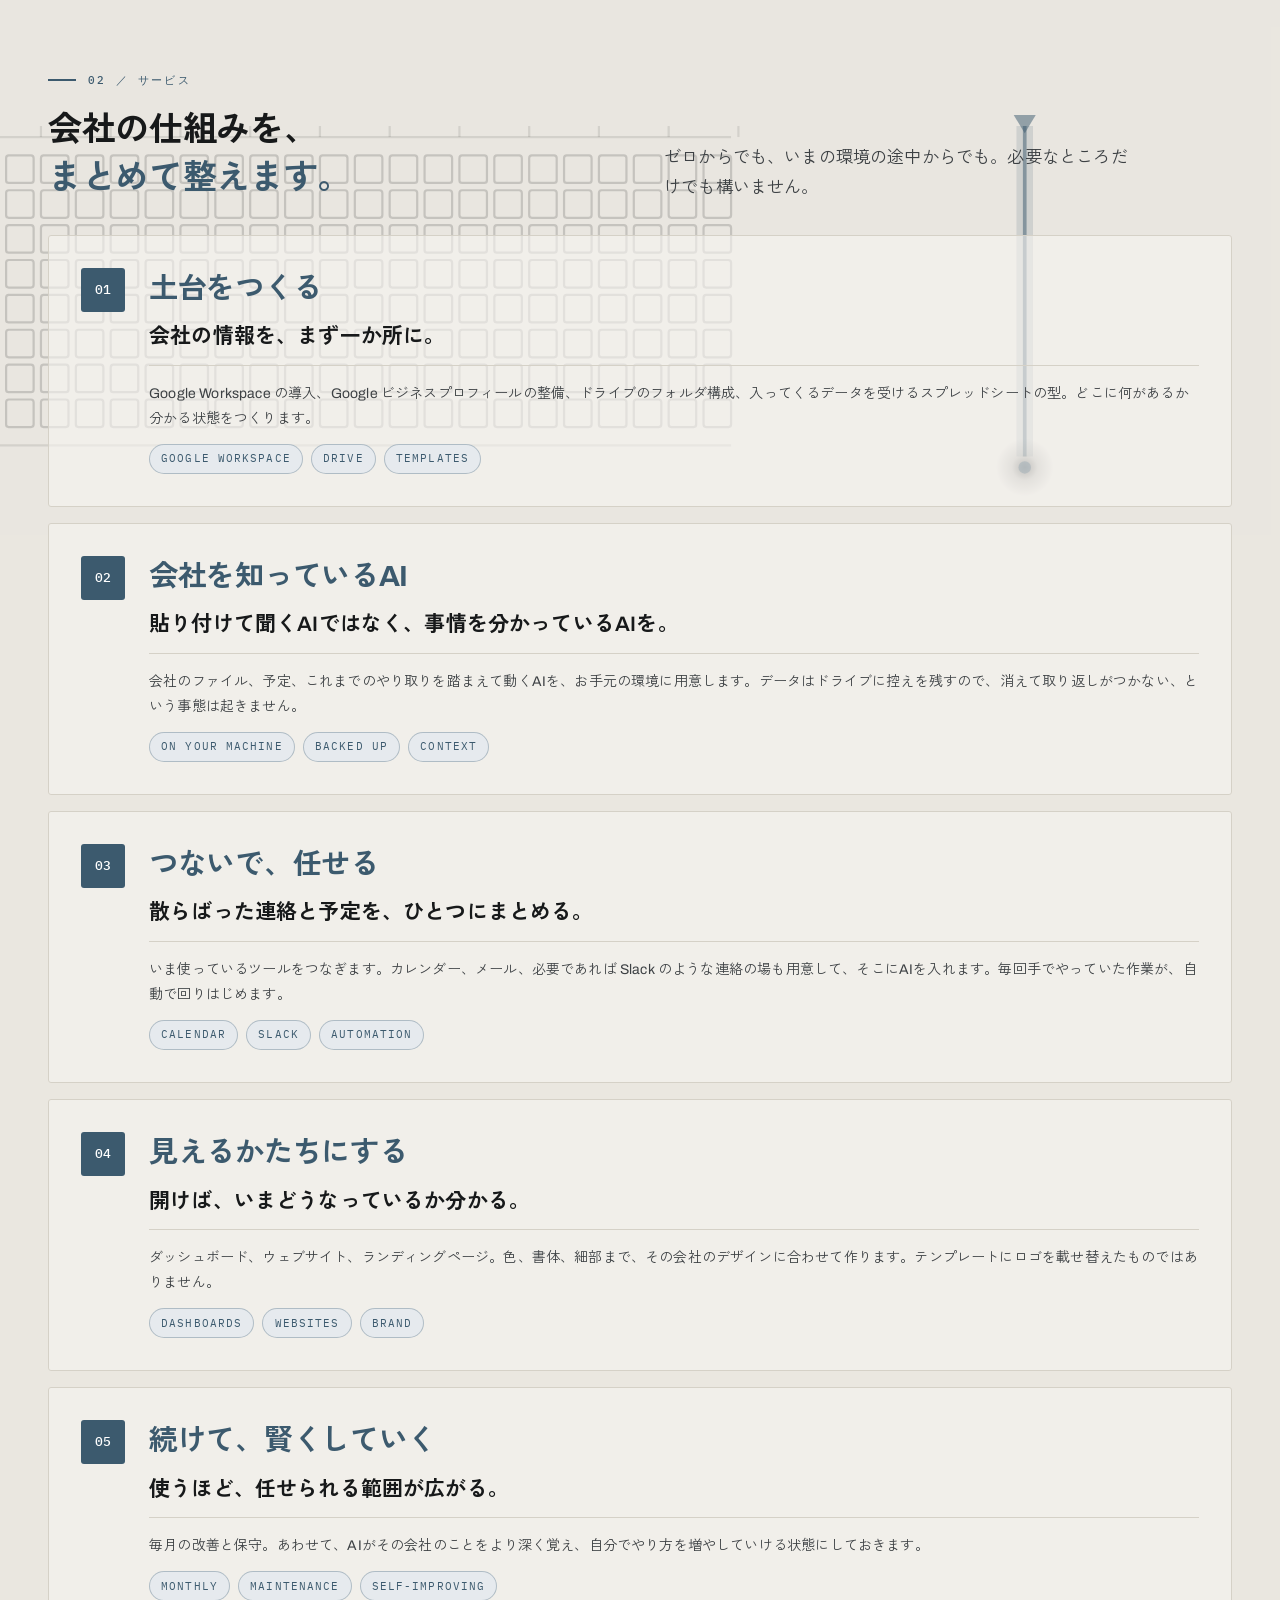
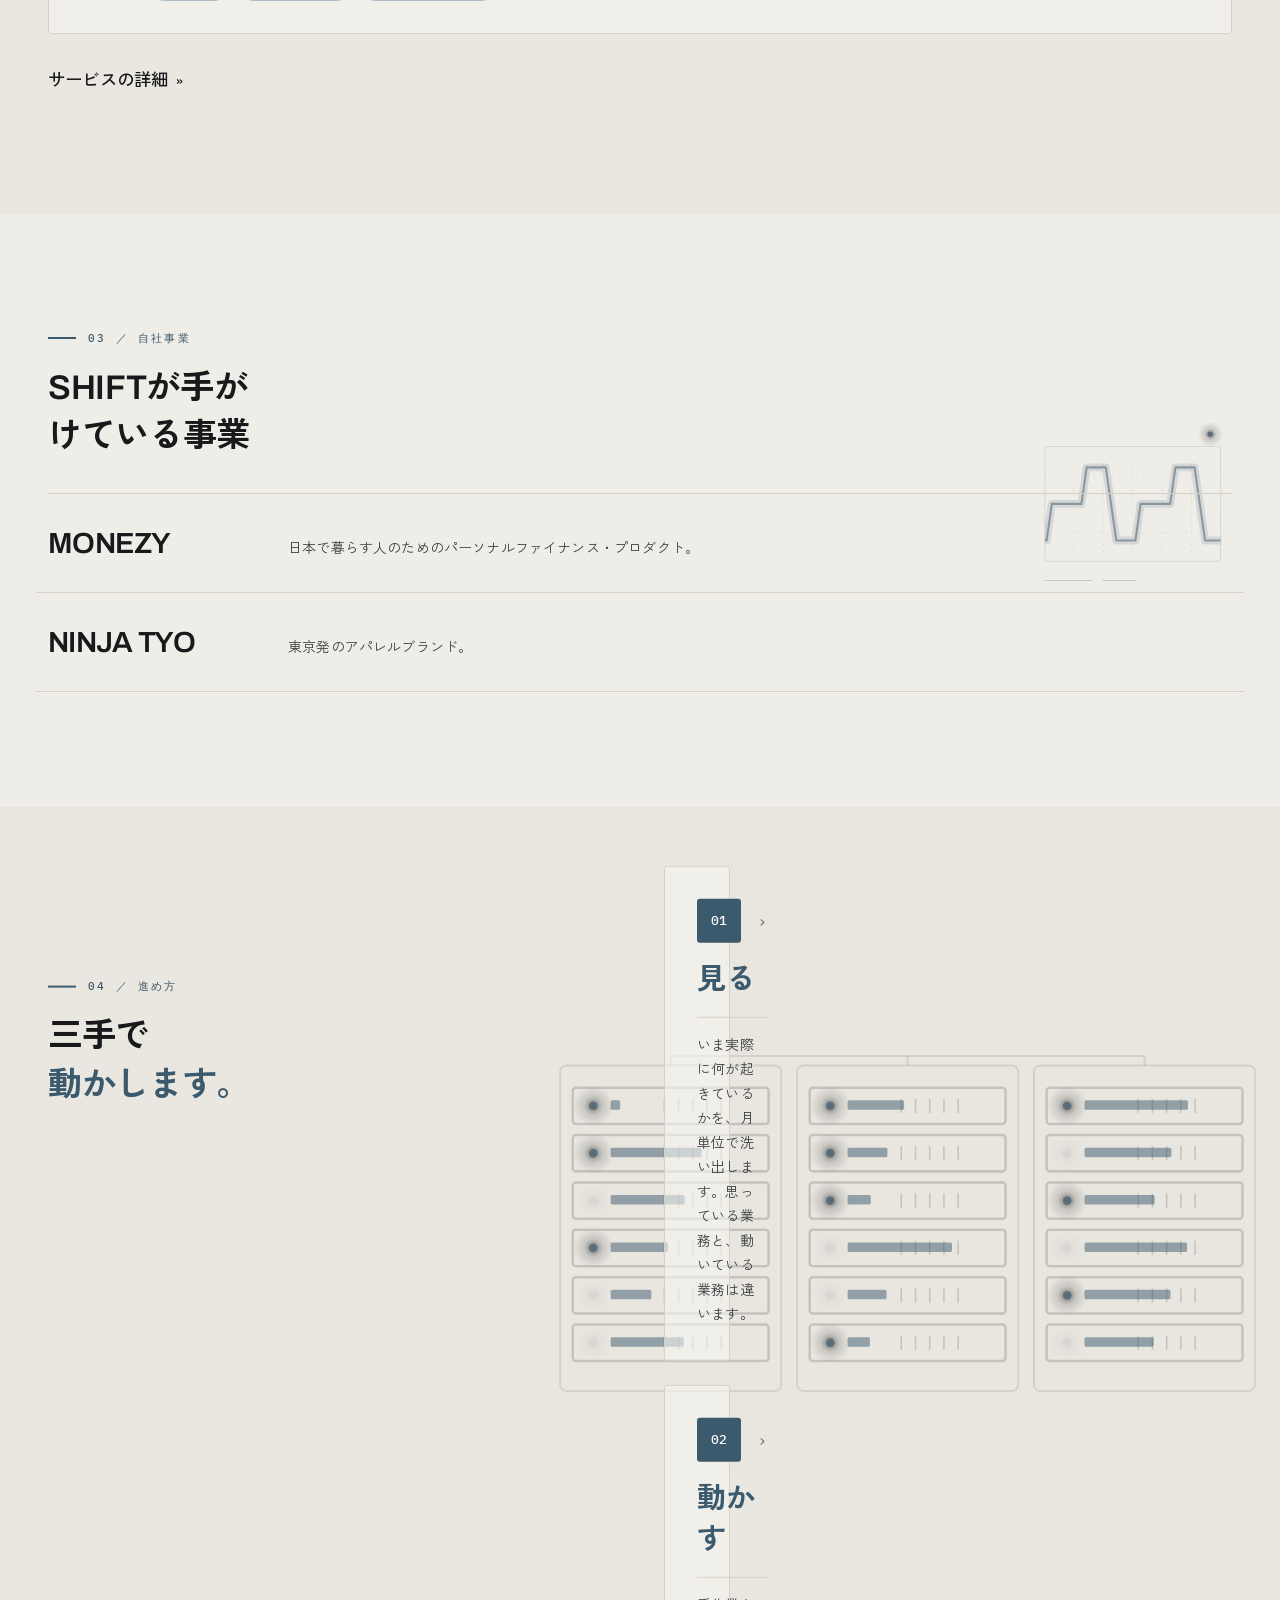
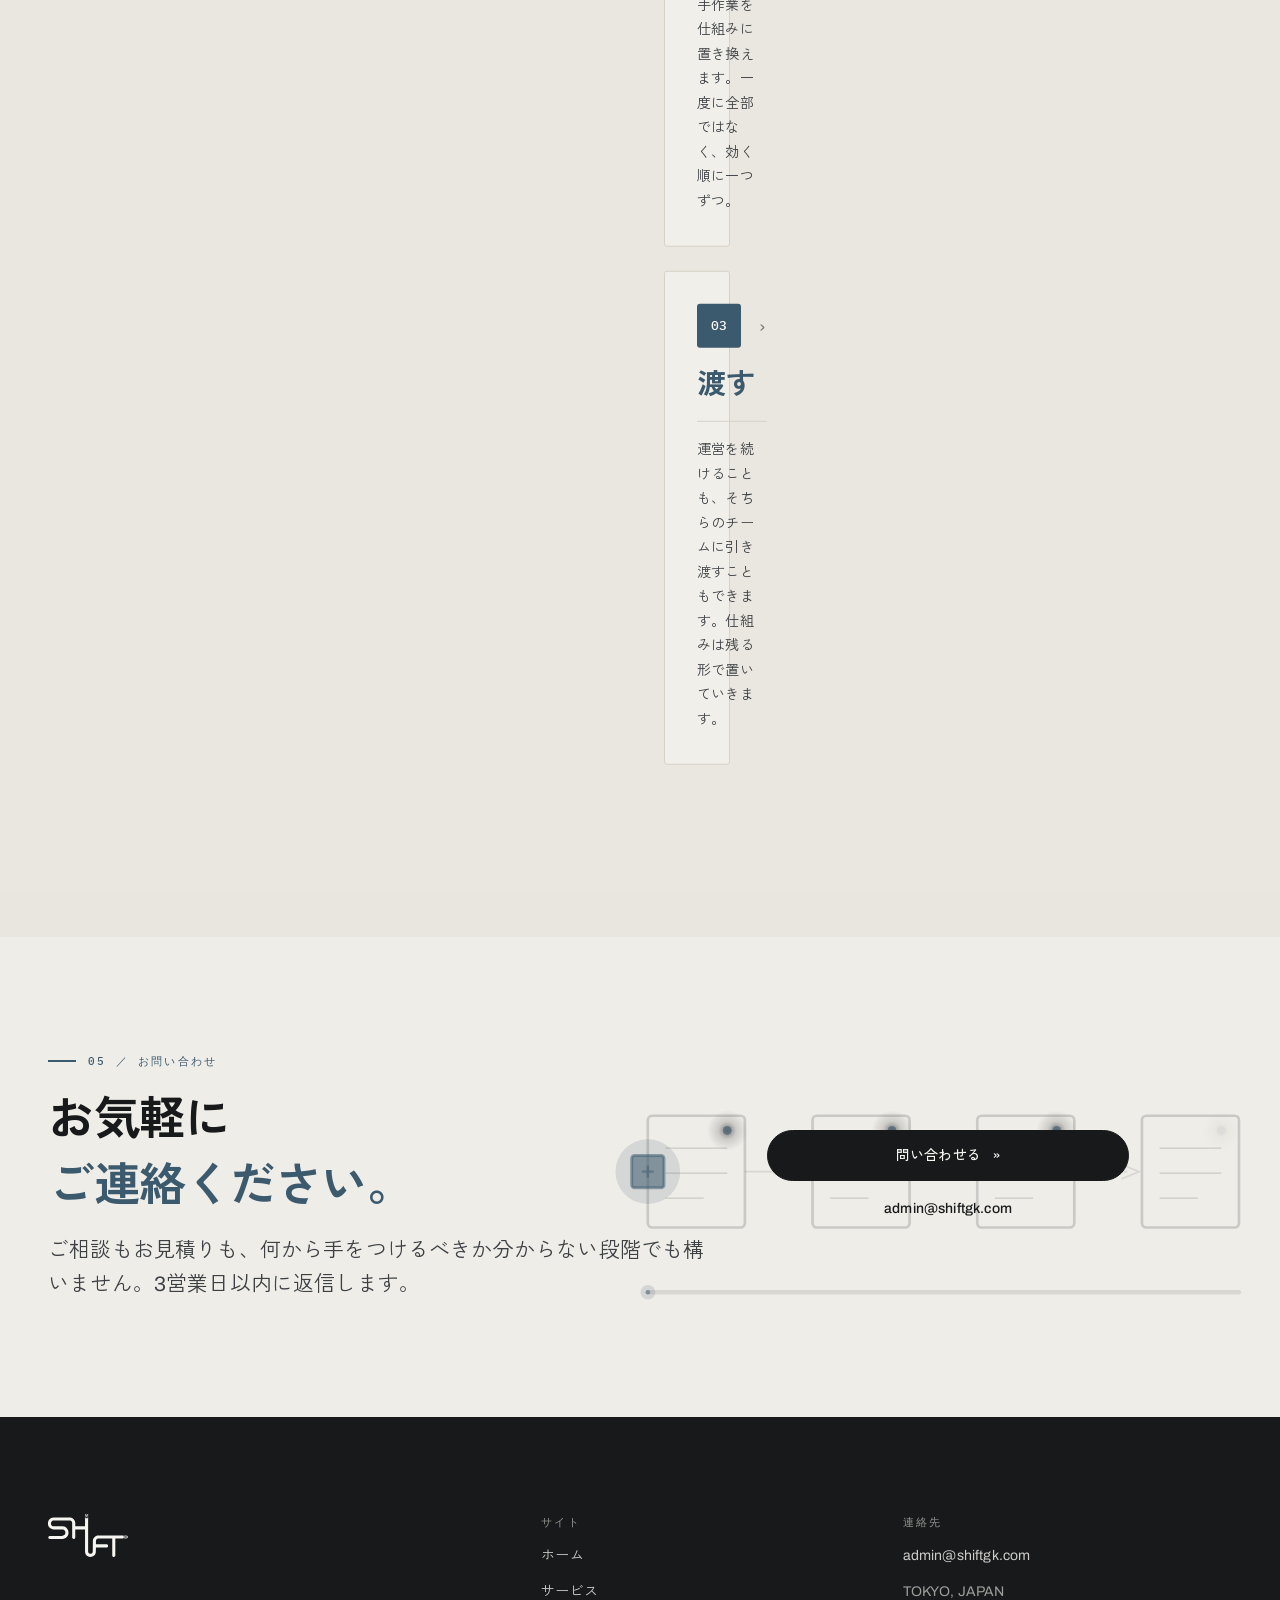
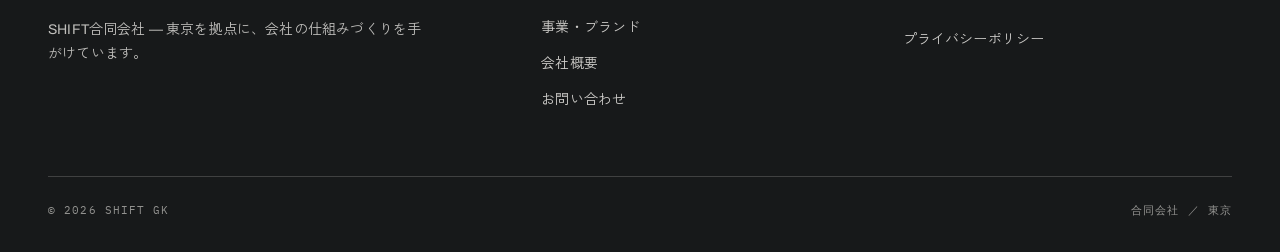
==== commit fd7078a3: "Wire it up: current, lamps, a cluster and a folder tree Eight pieces now, and they are powered rathe" ====
--- a/index.html
+++ b/index.html
@@ -373,7 +373,7 @@
 <!-- Approach                                                                -->
 <!-- ====================================================================== -->
 <section class="section section--sunk has-machine">
-  <div class="machine machine--network" data-machine="network" aria-hidden="true"></div>
+  <div class="machine machine--cluster" data-machine="cluster" aria-hidden="true"></div>
   <div class="wrap grid">
     <div class="col-5" data-shift="-50">
       <div class="head">
--- a/assets/css/motion.css
+++ b/assets/css/motion.css
@@ -67,7 +67,9 @@
 .machine {
   --mc-line: 0.17;    /* the static drawing            */
   --mc-frame: 0.10;   /* boards, rails, guides         */
-  --mc-sig: 0.46;     /* whatever is currently moving  */
+  --mc-sig: 0.5;      /* whatever is currently moving  */
+  --mc-glow: 0.15;    /* the light it spills           */
+  --mc-lamp: 0.62;    /* indicator lamps               */
   position: absolute;
   z-index: var(--z-gear);
   pointer-events: none;
@@ -78,6 +80,10 @@
 .machine .mc-line   { stroke-opacity: var(--mc-line); fill-opacity: var(--mc-line); }
 .machine .mc-frame  { stroke-opacity: var(--mc-frame); fill-opacity: var(--mc-frame); }
 .machine .mc-signal { color: var(--c-accent); stroke-opacity: var(--mc-sig); fill-opacity: var(--mc-sig); }
+/* The bloom under a live stroke, and the halo around a lamp. Wide and faint —
+   it should read as light spilling, never as a second line. */
+.machine .mc-glow   { color: var(--c-accent); stroke-opacity: var(--mc-glow); fill-opacity: var(--mc-glow); }
+.machine .mc-lamp   { color: var(--c-accent); fill-opacity: var(--mc-lamp); }
 
 /* One per section, each in its own bay. Sections clip, so nothing can wander
    into its neighbour's space. Each sits fully inside the viewport — a board
@@ -92,17 +98,19 @@
    down the page instead of stopping after the first screen. */
 .machine--stack { top: 50%; left: 2%;  width: 13%; translate: 0 -50%; }
 .machine--pulse { top: 50%; right: 3%; width: 17%; translate: 0 -50%; }
-.machine--tree  { bottom: 10%; left: 3%; width: 17%; }
+.machine--folders { bottom: 9%; left: 2%; width: 17%; }
+.machine--cluster { top: 12%; right: 0; width: 58%; }
 
 @media (max-width: 47.99em) {
-  .machine { --mc-line: 0.13; --mc-frame: 0.07; --mc-sig: 0.34; }
+  .machine { --mc-line: 0.13; --mc-frame: 0.07; --mc-sig: 0.38; --mc-glow: 0.1; --mc-lamp: 0.46; }
   .machine--circuit  { width: 112%; right: -6%; }
   .machine--matrix   { width: 150%; left: -26%; }
   .machine--network  { width: 118%; right: -9%; }
   .machine--pipeline { width: 112%; right: -6%; }
   .machine--stack    { width: 30%; left: -5%; }
   .machine--pulse    { width: 38%; right: -8%; }
-  .machine--tree     { width: 38%; left: -7%; }
+  .machine--folders  { width: 40%; left: -7%; }
+  .machine--cluster  { width: 122%; right: -10%; }
 }
 
 /* Content always sits above the machinery. */
@@ -119,7 +127,7 @@
    and enough contrast to carry the composition on its own.
    -------------------------------------------------------------------------- */
 .hero { min-height: min(78vh, 740px); display: grid; align-items: center; }
-.hero .machine--circuit { --mc-line: 0.26; --mc-frame: 0.15; --mc-sig: 0.62; width: 54%; }
+.hero .machine--circuit { --mc-line: 0.26; --mc-frame: 0.15; --mc-sig: 0.72; --mc-glow: 0.22; --mc-lamp: 0.85; width: 54%; }
 @media (max-width: 47.99em) {
   .hero { min-height: auto; }
   .hero .machine--circuit { --mc-line: 0.15; --mc-sig: 0.4; width: 118%; }
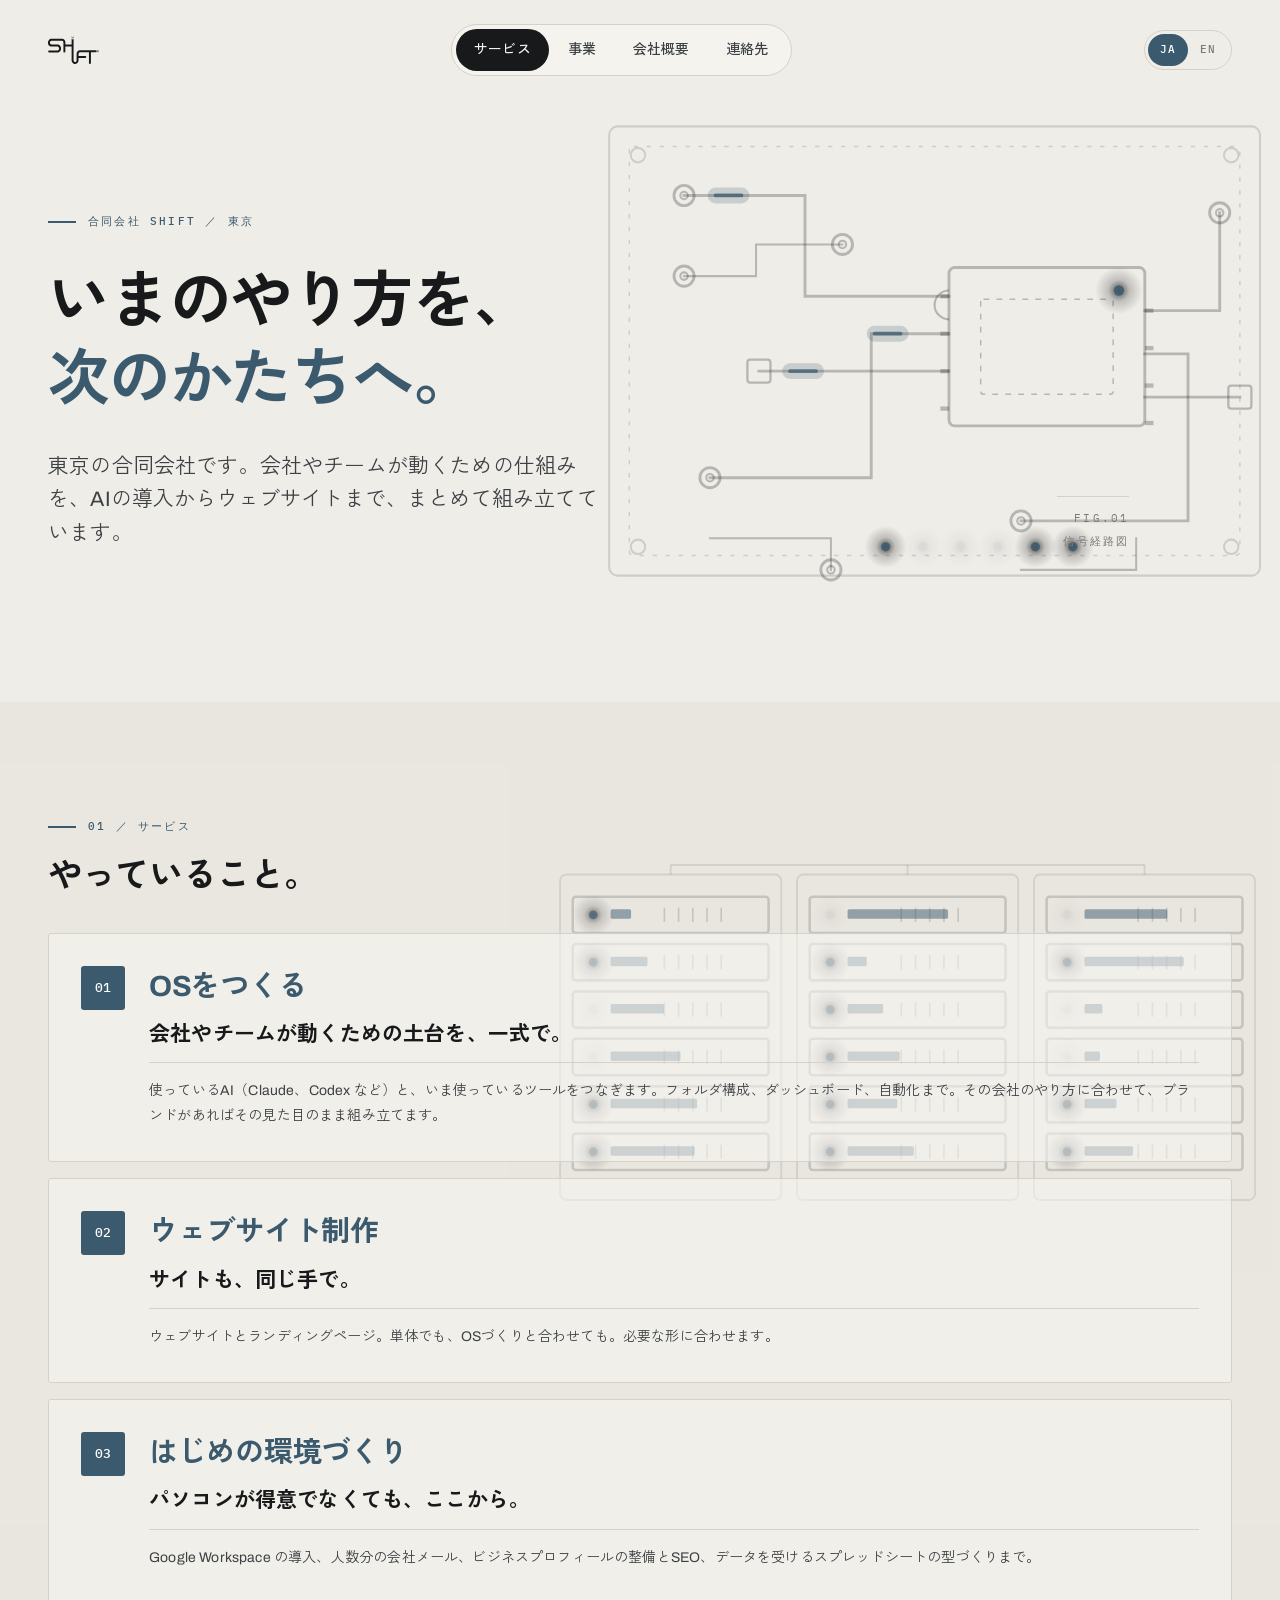
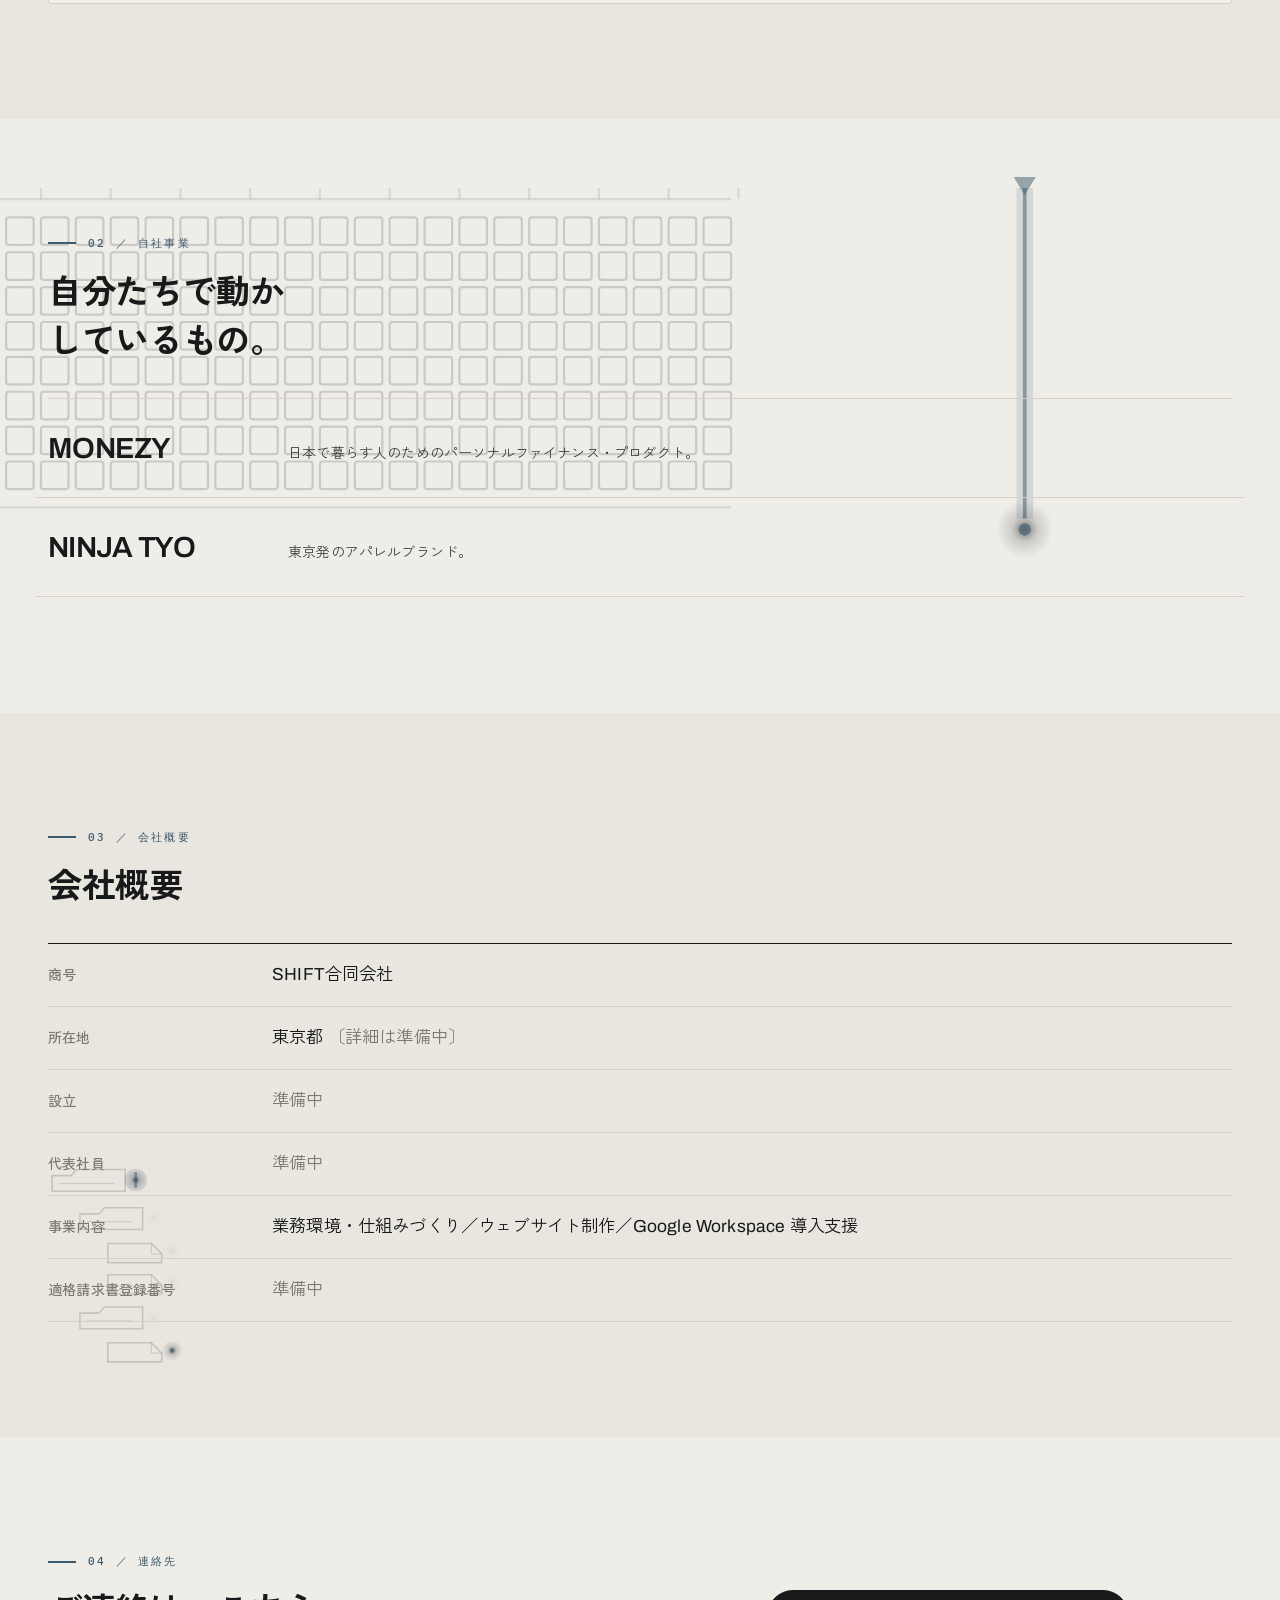
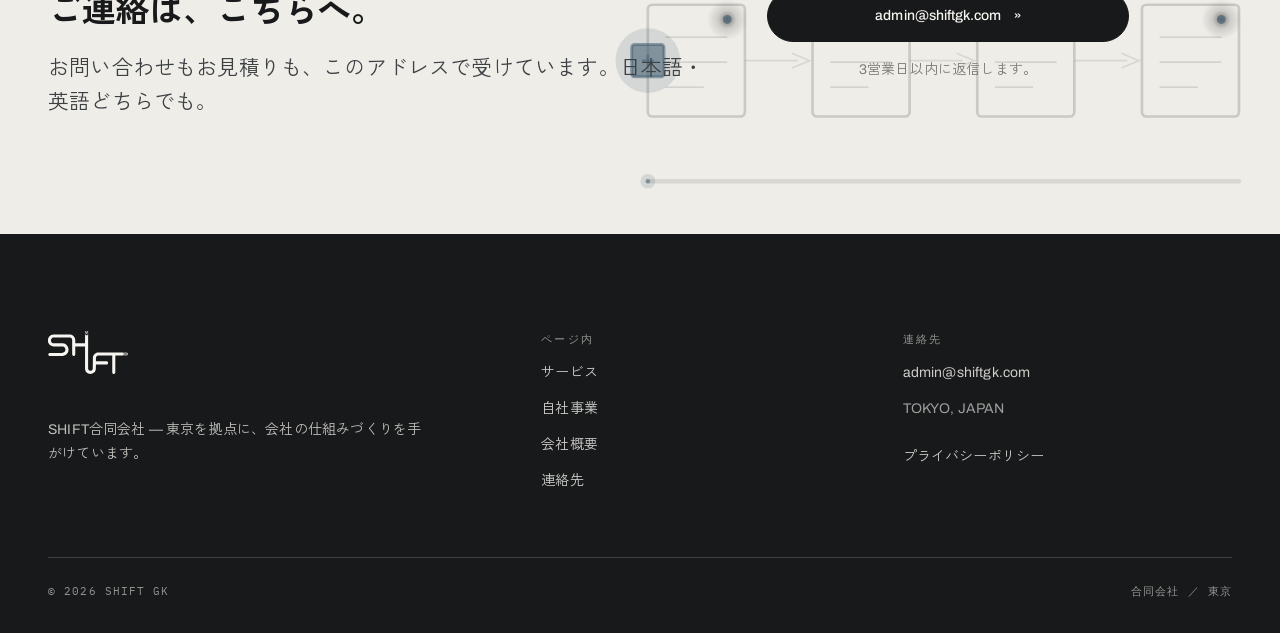
==== commit 8df1c6c5: "Cut it to one short page It was a five-page site with long explanations. It is a company page: a hea" ====
--- a/index.html
+++ b/index.html
@@ -4,9 +4,10 @@
 <meta charset="utf-8">
 <meta name="viewport" content="width=device-width, initial-scale=1">
 <title data-title-ja="SHIFT合同会社 — いまのやり方を、次のかたちへ。" data-title-en="SHIFT GK — Shift the way it gets done.">SHIFT合同会社 — いまのやり方を、次のかたちへ。</title>
-<meta name="description" content="SHIFT合同会社は東京の会社です。Google Workspaceの導入から、業務を理解して動くAIの設置、自動化、ダッシュボードやウェブサイト制作まで、会社の仕組みをまとめて整えます。">
+<meta name="description" content="SHIFT合同会社は東京の会社です。会社やチームのOSづくり、ウェブサイト制作、Google Workspaceの導入まで。">
 <link rel="icon" href="assets/img/favicon.svg" type="image/svg+xml">
 <link rel="canonical" href="https://karassada.github.io/SHIFT/">
+
 <!-- How the page presents itself when the link is shared -->
 <meta property="og:type" content="website">
 <meta property="og:site_name" content="SHIFT合同会社">
@@ -14,7 +15,7 @@
 <meta property="og:locale:alternate" content="en_US">
 <meta property="og:url" content="https://karassada.github.io/SHIFT/">
 <meta property="og:title" content="SHIFT合同会社 — いまのやり方を、次のかたちへ。">
-<meta property="og:description" content="SHIFT合同会社は東京の会社です。Google Workspaceの導入から、業務を理解して動くAIの設置、自動化、ダッシュボードやウェブサイト制作まで、会社の仕組みをまとめて整えます。">
+<meta property="og:description" content="会社やチームのOSづくり、ウェブサイト制作、Google Workspaceの導入まで。東京。">
 <meta property="og:image" content="https://karassada.github.io/SHIFT/assets/img/og-card.png">
 <meta property="og:image:width" content="1200">
 <meta property="og:image:height" content="630">
@@ -34,14 +35,13 @@
   "url": "https://karassada.github.io/SHIFT/",
   "logo": "https://karassada.github.io/SHIFT/assets/img/shift-logo.svg",
   "image": "https://karassada.github.io/SHIFT/assets/img/og-card.png",
-  "description": "東京を拠点に、会社の土台づくりからAIの導入・自動化、ダッシュボードやウェブサイト制作までを手がけています。",
+  "description": "会社やチームのOSづくり、ウェブサイト制作、Google Workspaceの導入。",
   "email": "admin@shiftgk.com",
   "address": { "@type": "PostalAddress", "addressLocality": "東京", "addressCountry": "JP" },
   "areaServed": "JP",
   "knowsLanguage": ["ja", "en"]
 }
 </script>
-
 
 <link rel="preconnect" href="https://fonts.googleapis.com">
 <link rel="preconnect" href="https://fonts.gstatic.com" crossorigin>
@@ -65,7 +65,6 @@
 <body>
 <a class="skip" href="#main"><span class="ja">本文へスキップ</span><span class="en">Skip to content</span></a>
 
-<!-- Page transition panels -->
 <div class="wipe" aria-hidden="true" style="--panels:6">
   <div class="wipe__panel" style="--i:0"></div>
   <div class="wipe__panel" style="--i:1"></div>
@@ -75,22 +74,19 @@
   <div class="wipe__panel" style="--i:5"></div>
 </div>
 
-<!-- ====================================================================== -->
-<!-- Header                                                                  -->
-<!-- ====================================================================== -->
 <header class="header" data-header>
   <div class="wrap header__inner">
-    <a class="header__brand" href="index.html" aria-label="SHIFT合同会社 — ホーム">
+    <a class="header__brand" href="#main" aria-label="SHIFT合同会社">
       <span class="logo logo--header" role="img" aria-label="SHIFT"></span>
     </a>
 
-    <nav class="rail" data-rail aria-label="メインナビゲーション">
+    <nav class="rail" data-rail data-spy aria-label="メインナビゲーション">
       <span class="rail__block" aria-hidden="true"></span>
       <span class="rail__chev" aria-hidden="true">»</span>
-      <a class="rail__link" href="index.html" aria-current="page"><span class="ja">ホーム</span><span class="en">Home</span></a>
-      <a class="rail__link" href="services.html"><span class="ja">サービス</span><span class="en">Services</span></a>
-      <a class="rail__link" href="ventures.html"><span class="ja">事業・ブランド</span><span class="en">Ventures</span></a>
-      <a class="rail__link" href="about.html"><span class="ja">会社概要</span><span class="en">About</span></a>
+      <a class="rail__link" href="#services" aria-current="true"><span class="ja">サービス</span><span class="en">Services</span></a>
+      <a class="rail__link" href="#ventures"><span class="ja">事業</span><span class="en">Ventures</span></a>
+      <a class="rail__link" href="#company"><span class="ja">会社概要</span><span class="en">Company</span></a>
+      <a class="rail__link" href="#contact"><span class="ja">連絡先</span><span class="en">Contact</span></a>
     </nav>
 
     <div class="header__actions">
@@ -100,14 +96,6 @@
         <button class="lang__btn" type="button" data-lang-btn="en" aria-pressed="false">EN</button>
       </div>
 
-      <a class="btn btn--sm" href="contact.html" data-desk-cta>
-        <span class="btn__roll">
-          <span><span class="ja">お問い合わせ</span><span class="en">Contact</span></span>
-          <span><span class="ja">お問い合わせ</span><span class="en">Contact</span></span>
-        </span>
-        <span class="btn__chev" aria-hidden="true">»</span>
-      </a>
-
       <button class="burger" type="button" data-burger aria-expanded="false" aria-controls="menu" aria-label="メニュー">
         <span class="burger__bar"></span>
         <span class="burger__bar"></span>
@@ -116,17 +104,15 @@
   </div>
 </header>
 
-<!-- Mobile menu -->
 <div class="menu" id="menu" data-menu-panel>
   <div class="wrap">
     <span class="label label--bare"><span class="ja">メニュー</span><span class="en">Menu</span></span>
   </div>
   <nav class="wrap menu__list" aria-label="モバイルナビゲーション">
-    <div class="menu__item"><a class="menu__link" href="index.html" style="--i:0" aria-current="page"><span><span class="ja">ホーム</span><span class="en">Home</span></span><span class="num">01</span></a></div>
-    <div class="menu__item"><a class="menu__link" href="services.html" style="--i:1"><span><span class="ja">サービス</span><span class="en">Services</span></span><span class="num">02</span></a></div>
-    <div class="menu__item"><a class="menu__link" href="ventures.html" style="--i:2"><span><span class="ja">事業・ブランド</span><span class="en">Ventures</span></span><span class="num">03</span></a></div>
-    <div class="menu__item"><a class="menu__link" href="about.html" style="--i:3"><span><span class="ja">会社概要</span><span class="en">About</span></span><span class="num">04</span></a></div>
-    <div class="menu__item"><a class="menu__link" href="contact.html" style="--i:4"><span><span class="ja">お問い合わせ</span><span class="en">Contact</span></span><span class="num">05</span></a></div>
+    <div class="menu__item"><a class="menu__link" href="#services" style="--i:0"><span><span class="ja">サービス</span><span class="en">Services</span></span><span class="num">01</span></a></div>
+    <div class="menu__item"><a class="menu__link" href="#ventures" style="--i:1"><span><span class="ja">事業</span><span class="en">Ventures</span></span><span class="num">02</span></a></div>
+    <div class="menu__item"><a class="menu__link" href="#company" style="--i:2"><span><span class="ja">会社概要</span><span class="en">Company</span></span><span class="num">03</span></a></div>
+    <div class="menu__item"><a class="menu__link" href="#contact" style="--i:3"><span><span class="ja">連絡先</span><span class="en">Contact</span></span><span class="num">04</span></a></div>
   </nav>
   <div class="wrap menu__foot">
     <span class="label label--bare">TOKYO, JAPAN</span>
@@ -136,13 +122,10 @@
 
 <main id="main">
 
-<!-- ====================================================================== -->
-<!-- Hero                                                                    -->
-<!-- ====================================================================== -->
+<!-- Hero -->
 <section class="section hero has-machine" style="padding-top: clamp(7rem, 16vw, 11rem)">
   <div class="machine machine--circuit" data-machine="circuit" aria-hidden="true"></div>
   <div class="wrap grid">
-
     <div class="col-6 stack flow-lg" style="align-content:center">
       <span class="label" data-reveal style="--i:0">
         <span class="ja">合同会社 SHIFT ／ 東京</span><span class="en">SHIFT GK &mdash; Tokyo</span>
@@ -154,205 +137,81 @@
       </h1>
 
       <p class="t-lead" data-reveal style="--i:3">
-        <span class="ja">東京を拠点とする合同会社です。会社の土台づくりから、業務を理解して動くAIの導入、ダッシュボードやウェブサイトまで。ばらばらになっている作業を、ひとつの仕組みにまとめます。</span>
-        <span class="en">A Tokyo company. We set up the groundwork a business runs on, put an AI in place that understands it, and build the dashboards and sites that make it visible &mdash; turning scattered work into one system.</span>
+        <span class="ja">東京の合同会社です。会社やチームが動くための仕組みを、AIの導入からウェブサイトまで、まとめて組み立てています。</span>
+        <span class="en">A Tokyo company. We build the systems a business or a team runs on &mdash; from putting an AI in place to the website on the front of it.</span>
       </p>
-
-      <div class="row" data-reveal style="--i:4">
-        <a class="btn" href="contact.html">
-          <span class="btn__roll">
-            <span><span class="ja">相談する</span><span class="en">Start a conversation</span></span>
-            <span><span class="ja">相談する</span><span class="en">Start a conversation</span></span>
-          </span>
-          <span class="btn__chev" aria-hidden="true">»</span>
-        </a>
-        <a class="btn btn--ghost" href="services.html">
-          <span class="btn__roll">
-            <span><span class="ja">サービスを見る</span><span class="en">What we do</span></span>
-            <span><span class="ja">サービスを見る</span><span class="en">What we do</span></span>
-          </span>
-          <span class="btn__chev" aria-hidden="true">»</span>
-        </a>
-      </div>
-    </div>
-
-    <!-- The gearbox behind this column is the hero image; this is its
-         caption, in the manner of the drawing it is imitating. -->
+    </div>
+
     <div class="col-5 start-8 hero__fig" aria-hidden="true">
       <span>FIG.01</span>
       <span class="ja">信号経路図</span><span class="en">Signal trace layout</span>
     </div>
-
-  </div>
-</section>
-
-<!-- Capability strip -->
-<div class="marquee" aria-hidden="true">
-  <div class="marquee__track">
-    <span class="marquee__item">WORKSPACE SETUP</span>
-    <span class="marquee__item">環境構築</span>
-    <span class="marquee__item">AI INTEGRATION</span>
-    <span class="marquee__item">AI導入</span>
-    <span class="marquee__item">AUTOMATION</span>
-    <span class="marquee__item">自動化</span>
-    <span class="marquee__item">DASHBOARDS</span>
-    <span class="marquee__item">ダッシュボード</span>
-    <span class="marquee__item">WEBSITES</span>
-    <span class="marquee__item">ウェブサイト</span>
-    <span class="marquee__item">MONTHLY SUPPORT</span>
-    <span class="marquee__item">月次サポート</span>
-    <span class="marquee__item">WORKSPACE SETUP</span>
-    <span class="marquee__item">環境構築</span>
-    <span class="marquee__item">AI INTEGRATION</span>
-    <span class="marquee__item">AI導入</span>
-    <span class="marquee__item">AUTOMATION</span>
-    <span class="marquee__item">自動化</span>
-    <span class="marquee__item">DASHBOARDS</span>
-    <span class="marquee__item">ダッシュボード</span>
-    <span class="marquee__item">WEBSITES</span>
-    <span class="marquee__item">ウェブサイト</span>
-    <span class="marquee__item">MONTHLY SUPPORT</span>
-    <span class="marquee__item">月次サポート</span>
-  </div>
-</div>
-
-<!-- ====================================================================== -->
-<!-- About SHIFT                                                             -->
-<!-- ==== GUTO: this is the block you said you'd still think about.     ==== -->
-<!-- ==== Replace the two paragraphs below with your own words.         ==== -->
-<!-- ====================================================================== -->
-<section class="section has-machine" id="about-shift">
-  <div class="machine machine--stack" data-machine="stack" aria-hidden="true"></div>
-  <div class="wrap grid">
-    <div class="col-4" data-shift="-58">
-      <span class="label" data-reveal><span class="ja">01 ／ SHIFTについて</span><span class="en">01 &mdash; About SHIFT</span></span>
-    </div>
-
-    <div class="col-7 start-6 stack flow-lg" data-shift="58">
-      <h2 class="t-h2 reveal-lines">
-        <span><span><span class="ja">名前が、そのまま</span><span class="en">The name is</span></span></span>
-        <span><span><span class="ja">仕事の内容です。</span><span class="en">the job description.</span></span></span>
-      </h2>
-
-      <div class="callout" data-reveal>
-        <p class="callout__lead">
-          <span class="ja">SHIFT とは、<strong>いまやっていることを、より速く、より賢いかたちへ動かすこと</strong>。作業を増やすのではなく、置き換えます。</span>
-          <span class="en">SHIFT means <strong>moving what you already do into a faster, smarter shape</strong>. Not adding work &mdash; replacing it.</span>
-        </p>
-        <p class="t-small ink-2">
-          <span class="ja">手で回していたものを仕組みに。その場しのぎを、何度でも再現できる形に。</span>
-          <span class="en">What was handled by hand becomes a system. What was improvised becomes something you can repeat.</span>
-        </p>
-      </div>
-
-      <p class="t-body ink-2" data-reveal>
-        <span class="ja">〔ここは差し替え用のプレースホルダーです。会社の考え方を、ご自身の言葉で書いてください。〕</span>
-        <span class="en">[Placeholder. Replace this paragraph with the company's own words.]</span>
-      </p>
-
-      <div data-reveal>
-        <a class="link" href="about.html">
-          <span class="ja">会社概要を見る</span><span class="en">Read about the company</span>
-          <span class="link__chev" aria-hidden="true">»</span>
-        </a>
-      </div>
-    </div>
-  </div>
-</section>
-
-<!-- ====================================================================== -->
-<!-- Services                                                                -->
-<!-- ====================================================================== -->
+  </div>
+</section>
+
+<!-- Services -->
 <section class="section section--sunk has-machine">
-  <div class="machine machine--matrix" data-machine="matrix" aria-hidden="true"></div>
-  <div class="wrap stack flow-lg">
-    <div class="grid" style="align-items:end">
-      <div class="col-6 head">
-        <span class="label" data-reveal><span class="ja">02 ／ サービス</span><span class="en">02 &mdash; Services</span></span>
-        <h2 class="t-h2 head__title reveal-lines">
-          <span><span><span class="ja">会社の仕組みを、</span><span class="en">We set up the</span></span></span>
-          <span><span><span class="ja">まとめて整えます。</span><span class="en">whole backbone.</span></span></span>
-        </h2>
-      </div>
-      <div class="col-5 start-8" data-reveal>
-        <p class="t-body ink-2">
-          <span class="ja">ゼロからでも、いまの環境の途中からでも。必要なところだけでも構いません。</span>
-          <span class="en">From nothing, or from wherever you already are. Any one part of it on its own is fine too.</span>
-        </p>
-      </div>
-    </div>
-
-    <div style="margin-top:var(--s-6)">
-      <div class="scards">
+  <div class="machine machine--cluster" data-machine="cluster" aria-hidden="true"></div>
+  <div class="wrap stack flow-lg" id="services">
+    <div class="head">
+      <span class="label" data-reveal><span class="ja">01 ／ サービス</span><span class="en">01 &mdash; Services</span></span>
+      <h2 class="t-h2 head__title" data-reveal><span class="ja">やっていること。</span><span class="en">What we do.</span></h2>
+    </div>
+
+    <div class="scards">
       <article class="scard" data-reveal>
         <span class="badge" aria-hidden="true">01</span>
         <div class="scard__main">
-          <h3 class="scard__title"><span class="ja">土台をつくる</span><span class="en">The groundwork</span><span class="chev" aria-hidden="true">»</span></h3>
-          <p class="scard__summary"><span class="ja">会社の情報を、まず一か所に。</span><span class="en">Everything in one place, first.</span></p>
-          <p class="scard__body"><span class="ja">Google Workspace の導入、Google ビジネスプロフィールの整備、ドライブのフォルダ構成、入ってくるデータを受けるスプレッドシートの型。どこに何があるか分かる状態をつくります。</span><span class="en">Google Workspace set up, your Google Business Profile put in order, a folder structure on Drive that makes sense, and spreadsheet templates ready to catch the data coming in. You end up knowing where everything is.</span></p>
-          <div class="scard__tags"><span class="tag">Google Workspace</span><span class="tag">Drive</span><span class="tag">Templates</span></div>
+          <h3 class="scard__title"><span class="ja">OSをつくる</span><span class="en">Build your OS</span><span class="chev" aria-hidden="true">»</span></h3>
+          <p class="scard__summary"><span class="ja">会社やチームが動くための土台を、一式で。</span><span class="en">The whole operating layer a business runs on.</span></p>
+          <p class="scard__body">
+            <span class="ja">使っているAI（Claude、Codex など）と、いま使っているツールをつなぎます。フォルダ構成、ダッシュボード、自動化まで。その会社のやり方に合わせて、ブランドがあればその見た目のまま組み立てます。</span>
+            <span class="en">We connect the AI you use &mdash; Claude, Codex, whichever it is &mdash; to the tools you already have. Folder structure, dashboards, automations. Built around how you actually work, and in your brand if you have one.</span>
+          </p>
         </div>
       </article>
+
       <article class="scard" data-reveal>
         <span class="badge" aria-hidden="true">02</span>
         <div class="scard__main">
-          <h3 class="scard__title"><span class="ja">会社を知っているAI</span><span class="en">An AI that knows the business</span><span class="chev" aria-hidden="true">»</span></h3>
-          <p class="scard__summary"><span class="ja">貼り付けて聞くAIではなく、事情を分かっているAIを。</span><span class="en">Not a chatbot you paste things into &mdash; one that already knows.</span></p>
-          <p class="scard__body"><span class="ja">会社のファイル、予定、これまでのやり取りを踏まえて動くAIを、お手元の環境に用意します。データはドライブに控えを残すので、消えて取り返しがつかない、という事態は起きません。</span><span class="en">An AI running on your own machine with your files, your calendar and your history already behind it &mdash; and a copy of everything kept on your Drive, so nothing can be lost for good.</span></p>
-          <div class="scard__tags"><span class="tag">On your machine</span><span class="tag">Backed up</span><span class="tag">Context</span></div>
+          <h3 class="scard__title"><span class="ja">ウェブサイト制作</span><span class="en">Websites</span><span class="chev" aria-hidden="true">»</span></h3>
+          <p class="scard__summary"><span class="ja">サイトも、同じ手で。</span><span class="en">The site, by the same hands.</span></p>
+          <p class="scard__body">
+            <span class="ja">ウェブサイトとランディングページ。単体でも、OSづくりと合わせても。必要な形に合わせます。</span>
+            <span class="en">Websites and landing pages &mdash; on their own, or alongside the OS build. Whichever the job needs.</span>
+          </p>
         </div>
       </article>
+
       <article class="scard" data-reveal>
         <span class="badge" aria-hidden="true">03</span>
         <div class="scard__main">
-          <h3 class="scard__title"><span class="ja">つないで、任せる</span><span class="en">Connected, then handed over</span><span class="chev" aria-hidden="true">»</span></h3>
-          <p class="scard__summary"><span class="ja">散らばった連絡と予定を、ひとつにまとめる。</span><span class="en">Scattered messages and dates, joined up.</span></p>
-          <p class="scard__body"><span class="ja">いま使っているツールをつなぎます。カレンダー、メール、必要であれば Slack のような連絡の場も用意して、そこにAIを入れます。毎回手でやっていた作業が、自動で回りはじめます。</span><span class="en">We connect the tools you already use &mdash; calendar, email, and a place to talk like Slack if you do not have one &mdash; and put the AI inside them. The work you were repeating by hand starts running on its own.</span></p>
-          <div class="scard__tags"><span class="tag">Calendar</span><span class="tag">Slack</span><span class="tag">Automation</span></div>
+          <h3 class="scard__title"><span class="ja">はじめの環境づくり</span><span class="en">Getting set up</span><span class="chev" aria-hidden="true">»</span></h3>
+          <p class="scard__summary"><span class="ja">パソコンが得意でなくても、ここから。</span><span class="en">Start here, even if computers aren't your thing.</span></p>
+          <p class="scard__body">
+            <span class="ja">Google Workspace の導入、人数分の会社メール、ビジネスプロフィールの整備とSEO、データを受けるスプレッドシートの型づくりまで。</span>
+            <span class="en">Google Workspace, company email for everyone who needs one, your Business Profile and its SEO, and spreadsheet templates for the data you already collect.</span>
+          </p>
         </div>
       </article>
-      <article class="scard" data-reveal>
-        <span class="badge" aria-hidden="true">04</span>
-        <div class="scard__main">
-          <h3 class="scard__title"><span class="ja">見えるかたちにする</span><span class="en">Something you can just look at</span><span class="chev" aria-hidden="true">»</span></h3>
-          <p class="scard__summary"><span class="ja">開けば、いまどうなっているか分かる。</span><span class="en">Open it and you can see where things stand.</span></p>
-          <p class="scard__body"><span class="ja">ダッシュボード、ウェブサイト、ランディングページ。色、書体、細部まで、その会社のデザインに合わせて作ります。テンプレートにロゴを載せ替えたものではありません。</span><span class="en">Dashboards, a website, landing pages &mdash; with the colours, type and details built to your brand, not a template with your logo dropped into it.</span></p>
-          <div class="scard__tags"><span class="tag">Dashboards</span><span class="tag">Websites</span><span class="tag">Brand</span></div>
-        </div>
-      </article>
-      <article class="scard" data-reveal>
-        <span class="badge" aria-hidden="true">05</span>
-        <div class="scard__main">
-          <h3 class="scard__title"><span class="ja">続けて、賢くしていく</span><span class="en">Kept running, and improving</span><span class="chev" aria-hidden="true">»</span></h3>
-          <p class="scard__summary"><span class="ja">使うほど、任せられる範囲が広がる。</span><span class="en">The longer it runs, the more it handles.</span></p>
-          <p class="scard__body"><span class="ja">毎月の改善と保守。あわせて、AIがその会社のことをより深く覚え、自分でやり方を増やしていける状態にしておきます。</span><span class="en">Monthly improvements and maintenance &mdash; and the AI set up to keep learning your business and adding to its own methods as it goes.</span></p>
-          <div class="scard__tags"><span class="tag">Monthly</span><span class="tag">Maintenance</span><span class="tag">Self-improving</span></div>
-        </div>
-      </article>
-    </div>
-    </div>
-
-    <div data-reveal>
-      <a class="link" href="services.html">
-        <span class="ja">サービスの詳細</span><span class="en">Services in detail</span>
-        <span class="link__chev" aria-hidden="true">»</span>
-      </a>
-    </div>
-  </div>
-</section>
-
-<!-- ====================================================================== -->
-<!-- Ventures                                                                -->
-<!-- ====================================================================== -->
+    </div>
+  </div>
+</section>
+
+<!-- Ventures -->
 <section class="section has-machine">
-  <div class="machine machine--pulse" data-machine="pulse" aria-hidden="true"></div>
-  <div class="wrap stack flow-lg">
+  <div class="machine machine--matrix" data-machine="matrix" aria-hidden="true"></div>
+  <div class="wrap stack flow-lg" id="ventures">
     <div class="head">
-      <span class="label" data-reveal><span class="ja">03 ／ 自社事業</span><span class="en">03 &mdash; Own ventures</span></span>
-      <h2 class="t-h2 head__title" data-reveal><span class="ja">SHIFTが手がけている事業</span><span class="en">What SHIFT runs</span></h2>
+      <span class="label" data-reveal><span class="ja">02 ／ 自社事業</span><span class="en">02 &mdash; Ventures</span></span>
+      <h2 class="t-h2 head__title" data-reveal><span class="ja">自分たちで動かしているもの。</span><span class="en">What we run ourselves.</span></h2>
     </div>
 
     <div class="vlist" data-reveal>
+      <!-- GUTO: to link a venture out to its own site, wrap the row:      -->
+      <!--   <a class="vrow" href="https://example.com" target="_blank"     -->
+      <!--      rel="noopener">  ...same two spans...  </a>                 -->
+      <!-- Send me the two URLs and I will wire them up.                    -->
       <div class="vrow">
         <span class="vrow__name">MONEZY</span>
         <span class="vrow__desc"><span class="ja">日本で暮らす人のためのパーソナルファイナンス・プロダクト。</span><span class="en">A personal finance product for people living in Japan.</span></span>
@@ -362,85 +221,75 @@
         <span class="vrow__desc"><span class="ja">東京発のアパレルブランド。</span><span class="en">A Tokyo clothing brand.</span></span>
       </div>
     </div>
-      <!-- GUTO: to link a venture out to its own site, wrap the row:      -->
-      <!--   <a class="vrow" href="https://example.com" target="_blank"     -->
-      <!--      rel="noopener">  ...same three spans...  </a>               -->
-      <!-- Send me the two URLs and I will wire them up.                    -->
-  </div>
-</section>
-
-<!-- ====================================================================== -->
-<!-- Approach                                                                -->
-<!-- ====================================================================== -->
+  </div>
+</section>
+
+<!-- Company profile -->
 <section class="section section--sunk has-machine">
-  <div class="machine machine--cluster" data-machine="cluster" aria-hidden="true"></div>
-  <div class="wrap grid">
-    <div class="col-5" data-shift="-50">
-      <div class="head">
-        <span class="label" data-reveal><span class="ja">04 ／ 進め方</span><span class="en">04 &mdash; Approach</span></span>
-        <h2 class="t-h2 head__title reveal-lines">
-          <span><span><span class="ja">三手で</span><span class="en">Three moves,</span></span></span>
-          <span><span><span class="ja">動かします。</span><span class="en">in order.</span></span></span>
-        </h2>
-      </div>
-    </div>
-
-    <div class="col-6 start-7 stack" style="--flow: var(--s-5)" data-shift="50" data-reveal-group>
-      <div class="card">
-        <div class="card__index"><span class="badge" aria-hidden="true">01</span><span class="num muted">›</span></div>
-        <h3 class="card__title"><span class="ja">見る</span><span class="en">Look</span></h3>
-        <p class="card__body">
-          <span class="ja">いま実際に何が起きているかを、月単位で洗い出します。思っている業務と、動いている業務は違います。</span>
-          <span class="en">We map what is actually happening, month by month. The work people think they do and the work they do are rarely the same.</span>
-        </p>
-      </div>
-      <div class="card">
-        <div class="card__index"><span class="badge" aria-hidden="true">02</span><span class="num muted">›</span></div>
-        <h3 class="card__title"><span class="ja">動かす</span><span class="en">Shift</span></h3>
-        <p class="card__body">
-          <span class="ja">手作業を仕組みに置き換えます。一度に全部ではなく、効く順に一つずつ。</span>
-          <span class="en">Manual steps are replaced with systems &mdash; one at a time, in the order that pays off fastest, not all at once.</span>
-        </p>
-      </div>
-      <div class="card">
-        <div class="card__index"><span class="badge" aria-hidden="true">03</span><span class="num muted">›</span></div>
-        <h3 class="card__title"><span class="ja">渡す</span><span class="en">Hand over</span></h3>
-        <p class="card__body">
-          <span class="ja">運営を続けることも、そちらのチームに引き渡すこともできます。仕組みは残る形で置いていきます。</span>
-          <span class="en">We either keep running it, or hand it to your team. Either way the system stays behind, documented.</span>
-        </p>
-      </div>
-    </div>
-  </div>
-</section>
-
-<!-- ====================================================================== -->
-<!-- CTA                                                                     -->
-<!-- ====================================================================== -->
+  <div class="machine machine--folders" data-machine="folders" aria-hidden="true"></div>
+  <div class="wrap stack flow-lg" id="company">
+    <div class="head">
+      <span class="label" data-reveal><span class="ja">03 ／ 会社概要</span><span class="en">03 &mdash; Company</span></span>
+      <h2 class="t-h2 head__title" data-reveal><span class="ja">会社概要</span><span class="en">Company profile</span></h2>
+    </div>
+
+    <!-- GUTO: fill the 準備中 rows from the 履歴事項全部証明書.               -->
+    <!-- Nothing here is invented.                                            -->
+    <dl class="profile" data-reveal>
+      <div class="profile__row">
+        <dt class="profile__key"><span class="ja">商号</span><span class="en">Legal name</span></dt>
+        <dd class="profile__val"><span class="ja">SHIFT合同会社</span><span class="en">SHIFT GK (合同会社)</span></dd>
+      </div>
+      <div class="profile__row">
+        <dt class="profile__key"><span class="ja">所在地</span><span class="en">Registered office</span></dt>
+        <dd class="profile__val"><span class="ja">東京都 <span class="muted">〔詳細は準備中〕</span></span><span class="en">Tokyo, Japan <span class="muted">[full address to be confirmed]</span></span></dd>
+      </div>
+      <div class="profile__row">
+        <dt class="profile__key"><span class="ja">設立</span><span class="en">Founded</span></dt>
+        <dd class="profile__val muted"><span class="ja">準備中</span><span class="en">To be confirmed</span></dd>
+      </div>
+      <div class="profile__row">
+        <dt class="profile__key"><span class="ja">代表社員</span><span class="en">Representative partner</span></dt>
+        <dd class="profile__val muted"><span class="ja">準備中</span><span class="en">To be confirmed</span></dd>
+      </div>
+      <div class="profile__row">
+        <dt class="profile__key"><span class="ja">事業内容</span><span class="en">Business</span></dt>
+        <dd class="profile__val">
+          <span class="ja">業務環境・仕組みづくり／ウェブサイト制作／Google Workspace 導入支援</span>
+          <span class="en">Business systems and internal tooling / Websites / Google Workspace setup</span>
+        </dd>
+      </div>
+      <div class="profile__row">
+        <dt class="profile__key"><span class="ja">適格請求書登録番号</span><span class="en">Invoice reg. no.</span></dt>
+        <dd class="profile__val muted"><span class="ja">準備中</span><span class="en">To be confirmed</span></dd>
+      </div>
+    </dl>
+  </div>
+</section>
+
+<!-- Contact -->
 <section class="section has-machine">
   <div class="machine machine--pipeline" data-machine="pipeline" aria-hidden="true"></div>
-  <div class="wrap grid" style="align-items:center">
+  <div class="wrap grid" id="contact" style="align-items:center">
     <div class="col-7 head">
-      <span class="label" data-reveal><span class="ja">05 ／ お問い合わせ</span><span class="en">05 &mdash; Contact</span></span>
-      <h2 class="t-h1 reveal-lines" style="max-width:16ch">
-        <span><span><span class="ja">お気軽に</span><span class="en">Get in</span></span></span>
-        <span><span><span class="ja">ご連絡ください。</span><span class="en">touch.</span></span></span>
-      </h2>
+      <span class="label" data-reveal><span class="ja">04 ／ 連絡先</span><span class="en">04 &mdash; Contact</span></span>
+      <h2 class="t-h2" data-reveal style="max-width:18ch"><span class="ja">ご連絡は、こちらへ。</span><span class="en">Reach us here.</span></h2>
       <p class="t-lead" data-reveal>
-        <span class="ja">ご相談もお見積りも、何から手をつけるべきか分からない段階でも構いません。3営業日以内に返信します。</span>
-        <span class="en">Questions, quotes, or not yet knowing where to start &mdash; all fine. We reply within three business days.</span>
+        <span class="ja">お問い合わせもお見積りも、このアドレスで受けています。日本語・英語どちらでも。</span>
+        <span class="en">Enquiries and quotes both come to this address, in Japanese or English.</span>
       </p>
     </div>
     <div class="col-4 start-9" data-reveal>
-      <a class="btn btn--full" href="contact.html">
+      <a class="btn btn--full" href="mailto:admin@shiftgk.com">
         <span class="btn__roll">
-          <span><span class="ja">問い合わせる</span><span class="en">Get in touch</span></span>
-          <span><span class="ja">問い合わせる</span><span class="en">Get in touch</span></span>
+          <span>admin@shiftgk.com</span>
+          <span>admin@shiftgk.com</span>
         </span>
         <span class="btn__chev" aria-hidden="true">»</span>
       </a>
       <p class="t-small muted" style="margin-top:var(--s-4); text-align:center">
-        <a class="link" href="mailto:admin@shiftgk.com">admin@shiftgk.com</a>
+        <span class="ja">3営業日以内に返信します。</span>
+        <span class="en">We reply within three business days.</span>
       </p>
     </div>
   </div>
@@ -448,9 +297,6 @@
 
 </main>
 
-<!-- ====================================================================== -->
-<!-- Footer                                                                  -->
-<!-- ====================================================================== -->
 <footer class="footer">
   <div class="wrap">
     <div class="footer__grid">
@@ -463,12 +309,11 @@
       </div>
 
       <nav class="footer__col" aria-label="フッターナビゲーション">
-        <span class="footer__label"><span class="ja">サイト</span><span class="en">Site</span></span>
-        <a class="footer__link" href="index.html"><span class="ja">ホーム</span><span class="en">Home</span></a>
-        <a class="footer__link" href="services.html"><span class="ja">サービス</span><span class="en">Services</span></a>
-        <a class="footer__link" href="ventures.html"><span class="ja">事業・ブランド</span><span class="en">Ventures</span></a>
-        <a class="footer__link" href="about.html"><span class="ja">会社概要</span><span class="en">About</span></a>
-        <a class="footer__link" href="contact.html"><span class="ja">お問い合わせ</span><span class="en">Contact</span></a>
+        <span class="footer__label"><span class="ja">ページ内</span><span class="en">On this page</span></span>
+        <a class="footer__link" href="#services"><span class="ja">サービス</span><span class="en">Services</span></a>
+        <a class="footer__link" href="#ventures"><span class="ja">自社事業</span><span class="en">Ventures</span></a>
+        <a class="footer__link" href="#company"><span class="ja">会社概要</span><span class="en">Company</span></a>
+        <a class="footer__link" href="#contact"><span class="ja">連絡先</span><span class="en">Contact</span></a>
       </nav>
 
       <div class="footer__col">
--- a/assets/css/components.css
+++ b/assets/css/components.css
@@ -106,8 +106,11 @@
   transition: color var(--d-comp) var(--e-mech);
 }
 .rail__link:hover { color: var(--c-ink); }
-.rail__link[aria-current="page"] { color: var(--c-on-ink); }
-.rail__link[aria-current="page"]:hover { color: var(--c-on-ink); }
+/* Only flip the current tab to light once the block is actually behind it.
+   Until then it stays dark, so it can never be invisible. */
+.rail.is-ready .rail__link[aria-current] { color: var(--c-on-ink); }
+.rail__link[aria-current] { color: var(--c-ink); }
+.rail.is-ready .rail__link[aria-current]:hover { color: var(--c-on-ink); }
 
 /* Chevron leading the block — lifted straight off the logo's terminals. */
 .rail__chev {
@@ -242,7 +245,7 @@
 }
 .menu__item:nth-child(even) .menu__link { --from: 110%; }
 [data-menu="open"] .menu__link { transform: translateX(0); opacity: 1; }
-.menu__link[aria-current="page"] { color: var(--c-accent); }
+.menu__link[aria-current] { color: var(--c-accent); }
 .menu__link .num { font-size: var(--t-label); color: var(--c-muted); }
 
 .menu__foot { display: grid; gap: var(--s-3); }
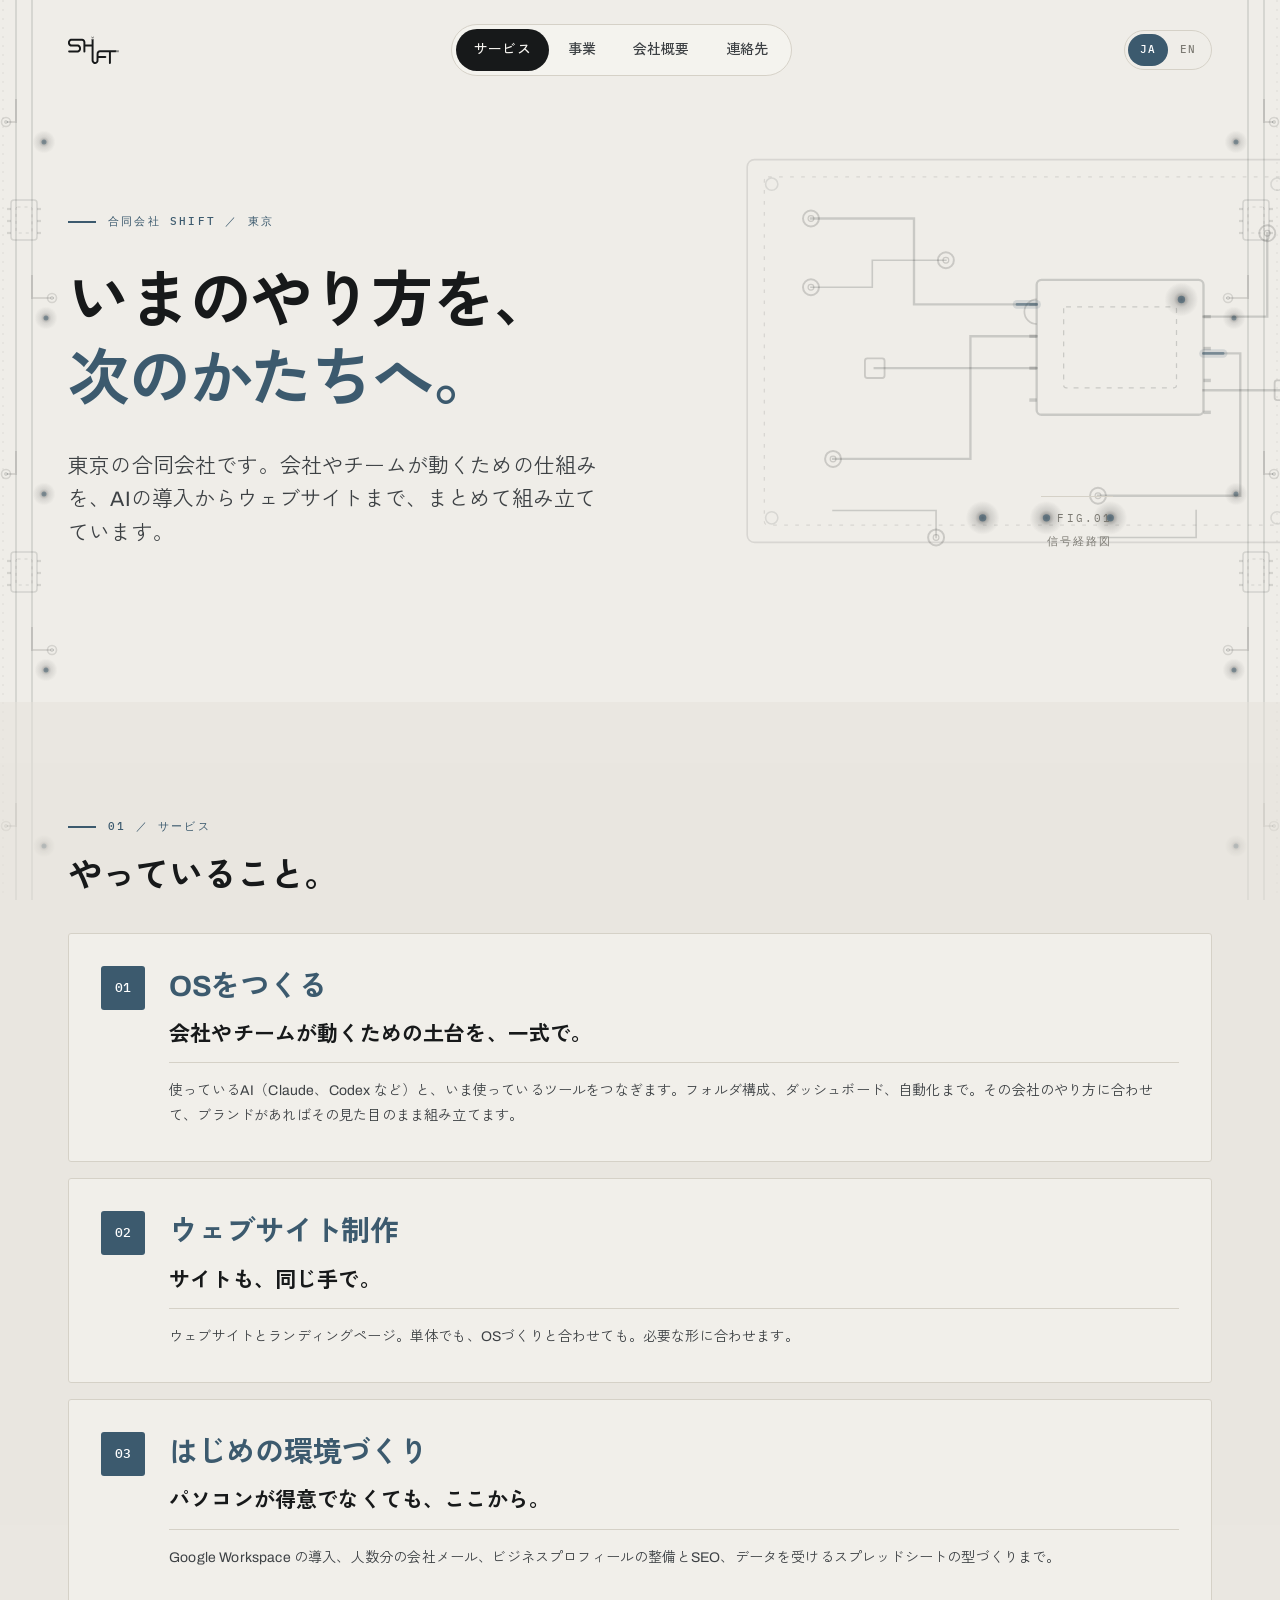
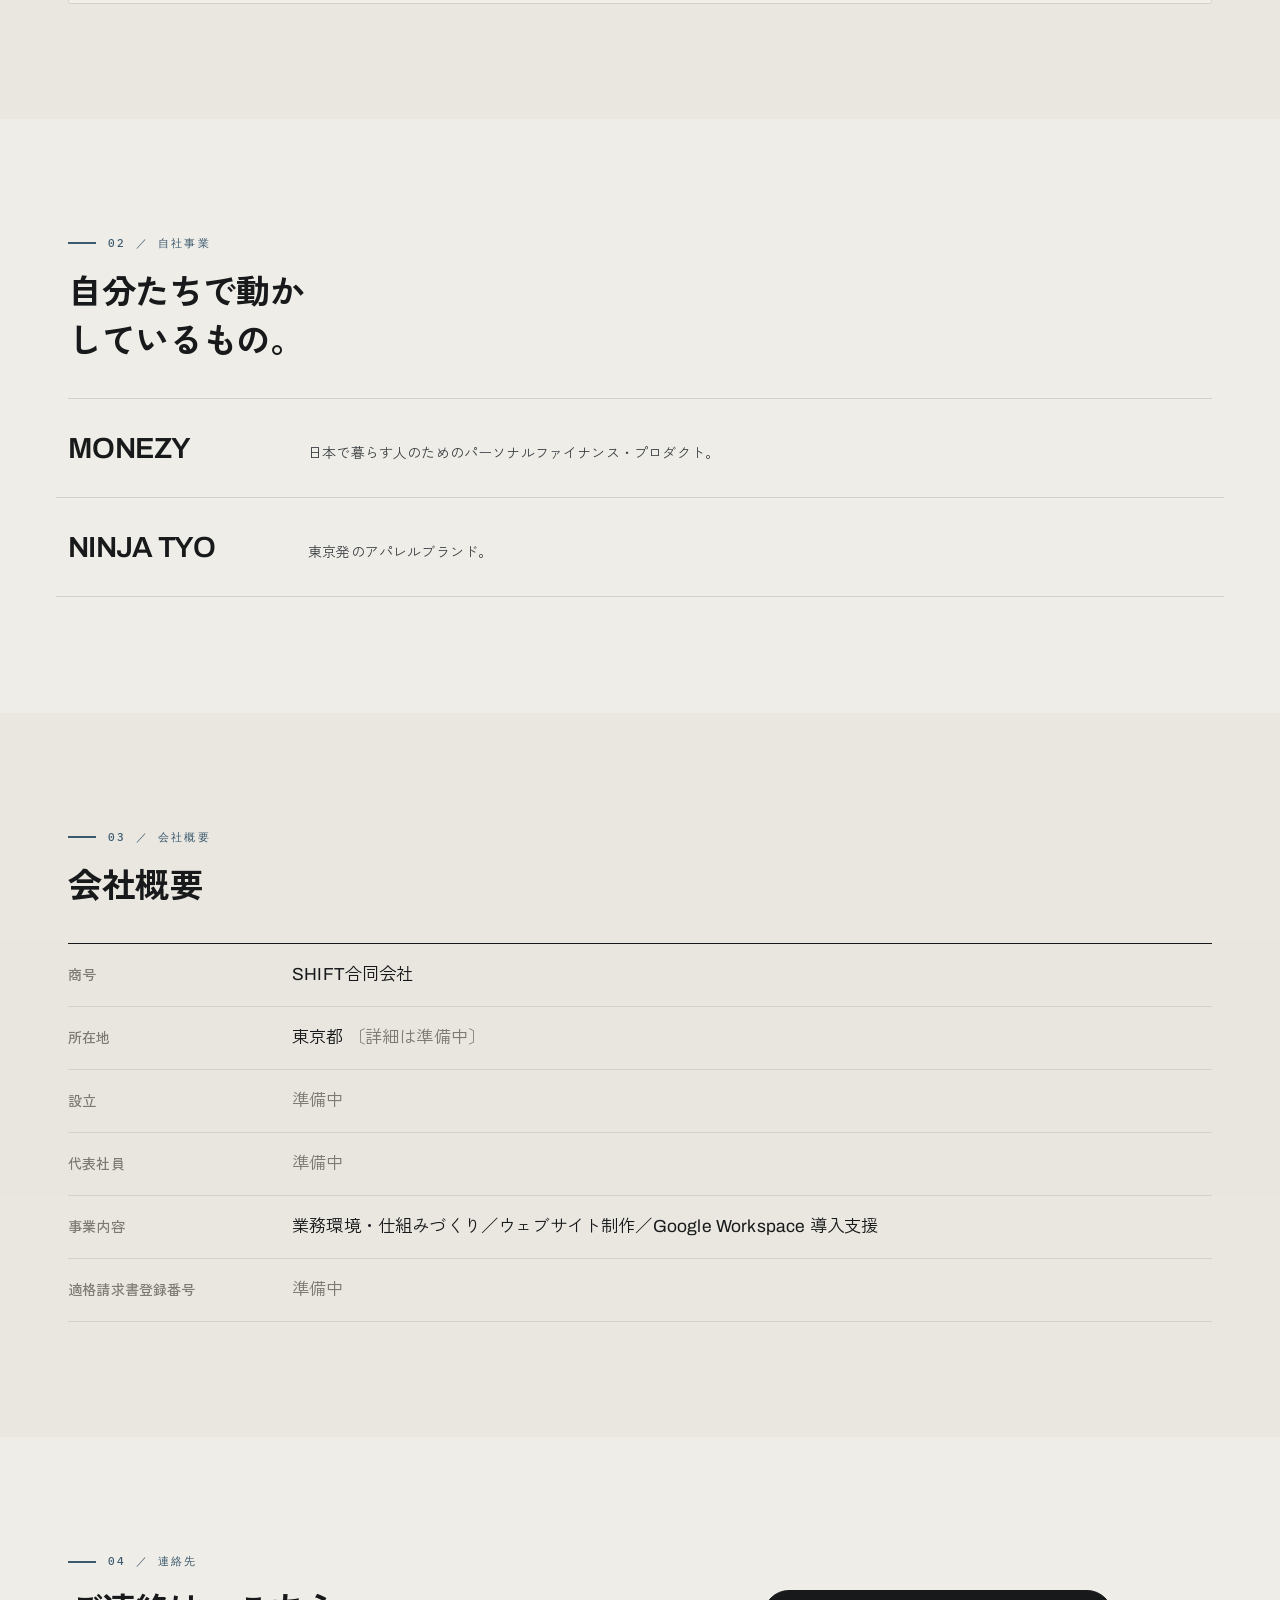
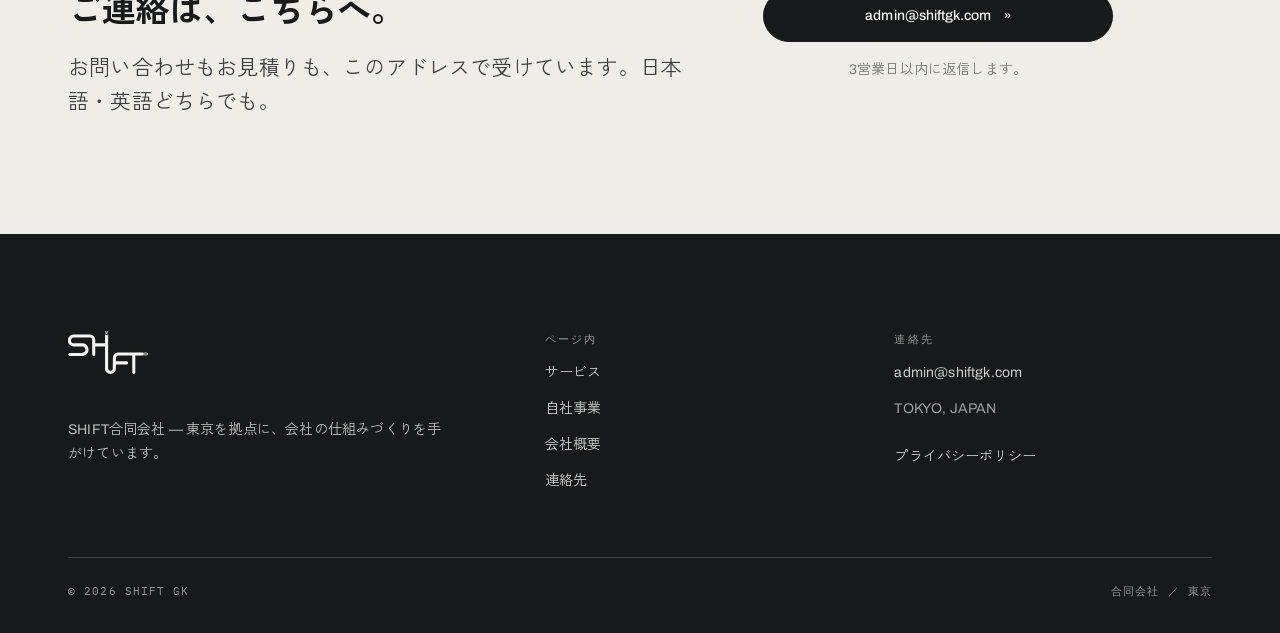
==== commit b120df37: "Make it minimal, and take the work off the scroll thread Two problems with one cause. It was too muc" ====
--- a/index.html
+++ b/index.html
@@ -150,8 +150,7 @@
 </section>
 
 <!-- Services -->
-<section class="section section--sunk has-machine">
-  <div class="machine machine--cluster" data-machine="cluster" aria-hidden="true"></div>
+<section class="section section--sunk">
   <div class="wrap stack flow-lg" id="services">
     <div class="head">
       <span class="label" data-reveal><span class="ja">01 ／ サービス</span><span class="en">01 &mdash; Services</span></span>
@@ -199,8 +198,7 @@
 </section>
 
 <!-- Ventures -->
-<section class="section has-machine">
-  <div class="machine machine--matrix" data-machine="matrix" aria-hidden="true"></div>
+<section class="section">
   <div class="wrap stack flow-lg" id="ventures">
     <div class="head">
       <span class="label" data-reveal><span class="ja">02 ／ 自社事業</span><span class="en">02 &mdash; Ventures</span></span>
@@ -225,8 +223,7 @@
 </section>
 
 <!-- Company profile -->
-<section class="section section--sunk has-machine">
-  <div class="machine machine--folders" data-machine="folders" aria-hidden="true"></div>
+<section class="section section--sunk">
   <div class="wrap stack flow-lg" id="company">
     <div class="head">
       <span class="label" data-reveal><span class="ja">03 ／ 会社概要</span><span class="en">03 &mdash; Company</span></span>
@@ -268,8 +265,7 @@
 </section>
 
 <!-- Contact -->
-<section class="section has-machine">
-  <div class="machine machine--pipeline" data-machine="pipeline" aria-hidden="true"></div>
+<section class="section">
   <div class="wrap grid" id="contact" style="align-items:center">
     <div class="col-7 head">
       <span class="label" data-reveal><span class="ja">04 ／ 連絡先</span><span class="en">04 &mdash; Contact</span></span>
--- a/assets/css/components.css
+++ b/assets/css/components.css
@@ -32,10 +32,11 @@
 .header::after {
   content: "";
   position: absolute; inset: 0;
+  /* A blurred backdrop here meant re-blurring the whole strip on every
+     scroll frame, which is most of what made desktop scrolling feel heavy.
+     An opaque-enough tint reads the same over a flat page and costs nothing. */
   background: var(--c-base);
-  background: color-mix(in srgb, var(--c-base) 80%, transparent);
-  backdrop-filter: blur(14px) saturate(1.4);
-  -webkit-backdrop-filter: blur(14px) saturate(1.4);
+  background: color-mix(in srgb, var(--c-base) 94%, transparent);
   border-bottom: var(--hair) solid transparent;
   opacity: 0;
   transition: opacity var(--d-comp) linear,
--- a/assets/css/motion.css
+++ b/assets/css/motion.css
@@ -85,34 +85,15 @@
 .machine .mc-glow   { color: var(--c-accent); stroke-opacity: var(--mc-glow); fill-opacity: var(--mc-glow); }
 .machine .mc-lamp   { color: var(--c-accent); fill-opacity: var(--mc-lamp); }
 
-/* One per section, each in its own bay. Sections clip, so nothing can wander
-   into its neighbour's space. Each sits fully inside the viewport — a board
-   outline sliced by the screen edge reads as a mistake. The matrix is the
-   exception: it is meant to run on past. */
-.machine--circuit  { top: 50%; right: 0; width: 60%; translate: 0 -50%; }
-.machine--matrix   { top: 8%;  left: -16%; width: 76%; }
-.machine--network  { bottom: 8%; right: 0; width: 58%; }
-.machine--pipeline { top: 14%; right: 0; width: 54%; }
-
-/* Smaller pieces fill the quieter stretches, so movement carries all the way
-   down the page instead of stopping after the first screen. */
-.machine--stack { top: 50%; left: 2%;  width: 13%; translate: 0 -50%; }
-.machine--pulse { top: 50%; right: 3%; width: 17%; translate: 0 -50%; }
-.machine--folders { bottom: 9%; left: 2%; width: 17%; }
-.machine--cluster { top: 12%; right: 0; width: 58%; }
-
-@media (max-width: 47.99em) {
-  .machine { --mc-line: 0.13; --mc-frame: 0.07; --mc-sig: 0.38; --mc-glow: 0.1; --mc-lamp: 0.46; }
-  .machine--circuit  { width: 112%; right: -6%; }
-  .machine--matrix   { width: 150%; left: -26%; }
-  .machine--network  { width: 118%; right: -9%; }
-  .machine--pipeline { width: 112%; right: -6%; }
-  .machine--stack    { width: 30%; left: -5%; }
-  .machine--pulse    { width: 38%; right: -8%; }
-  .machine--folders  { width: 40%; left: -7%; }
-  .machine--cluster  { width: 122%; right: -10%; }
-}
-
+/* One drawing only, behind the hero, sitting to the right of the column. */
+.machine--circuit { top: 50%; right: -3%; width: 48%; translate: 0 -50%; }
+
+/* On a phone the rails carry the drawing entirely; the board drops below the
+   text rather than sitting behind it. */
+@media (max-width: 47.99em) {
+  .machine { --mc-line: 0.13; --mc-frame: 0.07; --mc-sig: 0.38; --mc-glow: 0.1; --mc-lamp: 0.45; }
+  .machine--circuit { top: auto; bottom: -7%; right: -26%; left: auto; width: 74%; translate: none; }
+}
 /* Content always sits above the machinery. */
 .section > .wrap, .phero > .wrap { position: relative; z-index: var(--z-body); }
 
@@ -127,10 +108,12 @@
    and enough contrast to carry the composition on its own.
    -------------------------------------------------------------------------- */
 .hero { min-height: min(78vh, 740px); display: grid; align-items: center; }
-.hero .machine--circuit { --mc-line: 0.26; --mc-frame: 0.15; --mc-sig: 0.72; --mc-glow: 0.22; --mc-lamp: 0.85; width: 54%; }
+.hero .machine--circuit { --mc-line: 0.17; --mc-frame: 0.10; --mc-sig: 0.5; --mc-glow: 0.15; --mc-lamp: 0.6; width: 46%; }
 @media (max-width: 47.99em) {
   .hero { min-height: auto; }
-  .hero .machine--circuit { --mc-line: 0.15; --mc-sig: 0.4; width: 118%; }
+  /* Only the width is overridden — the corner it hangs off comes from the
+     phone placement above, so the hero follows the same scatter as the rest. */
+  .hero .machine--circuit { --mc-line: 0.17; --mc-sig: 0.48; width: 88%; }
 }
 
 /* Interior page headers are much shorter than the home hero, so the board is
@@ -138,7 +121,7 @@
    running up under the fixed header. */
 .phero .machine--circuit { width: 40%; }
 @media (max-width: 61.99em) { .phero .machine--circuit { width: 58%; } }
-@media (max-width: 47.99em) { .phero .machine--circuit { width: 104%; } }
+@media (max-width: 47.99em) { .phero .machine--circuit { width: 76%; } }
 
 /* The drawing's caption block. */
 .hero__fig {
@@ -237,3 +220,66 @@
   .marquee__track { animation: none; }
   .wipe { display: none; }
 }
+
+/* ==========================================================================
+   The edge bus
+   Two rails pinned to the sides of the window, carrying current the whole
+   time. The text column keeps the middle; the machine lives in the margins.
+   z-index -1 puts it behind everything, so the footer's own background still
+   covers it and nothing ever sits on top of a word.
+   ========================================================================== */
+.railbus {
+  position: fixed;
+  top: 0;
+  bottom: 0;
+  z-index: -1;
+  pointer-events: none;
+  color: var(--c-ink);
+  --mc-line: 0.12;
+  --mc-frame: 0.07;
+  --mc-sig: 0.38;
+  --mc-glow: 0.10;
+  --mc-lamp: 0.45;
+}
+.railbus--left  { left: 0; }
+/* Mirrored rather than drawn twice, so both sides stay in step by construction. */
+.railbus--right { right: 0; transform: scaleX(-1); }
+.railbus svg { height: 100%; width: auto; }
+
+.railbus .mc-line   { stroke-opacity: var(--mc-line); fill-opacity: var(--mc-line); }
+.railbus .mc-frame  { stroke-opacity: var(--mc-frame); }
+.railbus .mc-signal { color: var(--c-accent); stroke-opacity: var(--mc-sig); }
+.railbus .mc-glow   { color: var(--c-accent); stroke-opacity: var(--mc-glow); }
+.railbus .mc-lamp   { color: var(--c-accent); fill-opacity: var(--mc-lamp); }
+
+/* Current, always running. Everything else on the page moves only when you
+   scroll, which is right for content — but a rail that sits still reads as
+   dead, and this is the one thing that should look powered.
+
+   It travels by transform, not by stroke-dashoffset. Dashoffset makes the
+   browser repaint the whole stroke every frame; a transform is handed to the
+   compositor and costs nothing while the page scrolls. */
+@keyframes rail-pulse { to { transform: translateY(var(--travel, 900px)); } }
+.rail-pulse { animation: rail-pulse 10s linear infinite; will-change: transform; }
+
+/* The board's two live traces. Only two paths animate this way, over a small
+   area, so the repaint is negligible. */
+@keyframes board-flow { to { stroke-dashoffset: -320; } }
+.board-flow { animation: board-flow 12s linear infinite; }
+
+@keyframes mc-blink { 0%, 46% { opacity: 0.1; } 52%, 96% { opacity: 1; } 100% { opacity: 0.1; } }
+.mc-blink { animation: mc-blink 5s steps(1, end) infinite; }
+
+/* Keep the text clear of the rails. The gutter already scales with the
+   viewport; this only guarantees a minimum that clears the rail width. */
+.wrap { padding-left: max(var(--gutter), 4.25rem); padding-right: max(var(--gutter), 4.25rem); }
+
+@media (max-width: 47.99em) {
+  .railbus { --mc-line: 0.12; --mc-sig: 0.36; --mc-glow: 0.09; --mc-lamp: 0.42; }
+  .railbus svg { width: 34px; }
+  .wrap { padding-left: max(var(--gutter), 3rem); padding-right: max(var(--gutter), 3rem); }
+}
+
+@media (prefers-reduced-motion: reduce) {
+  .rail-pulse, .board-flow, .mc-blink { animation: none; }
+}
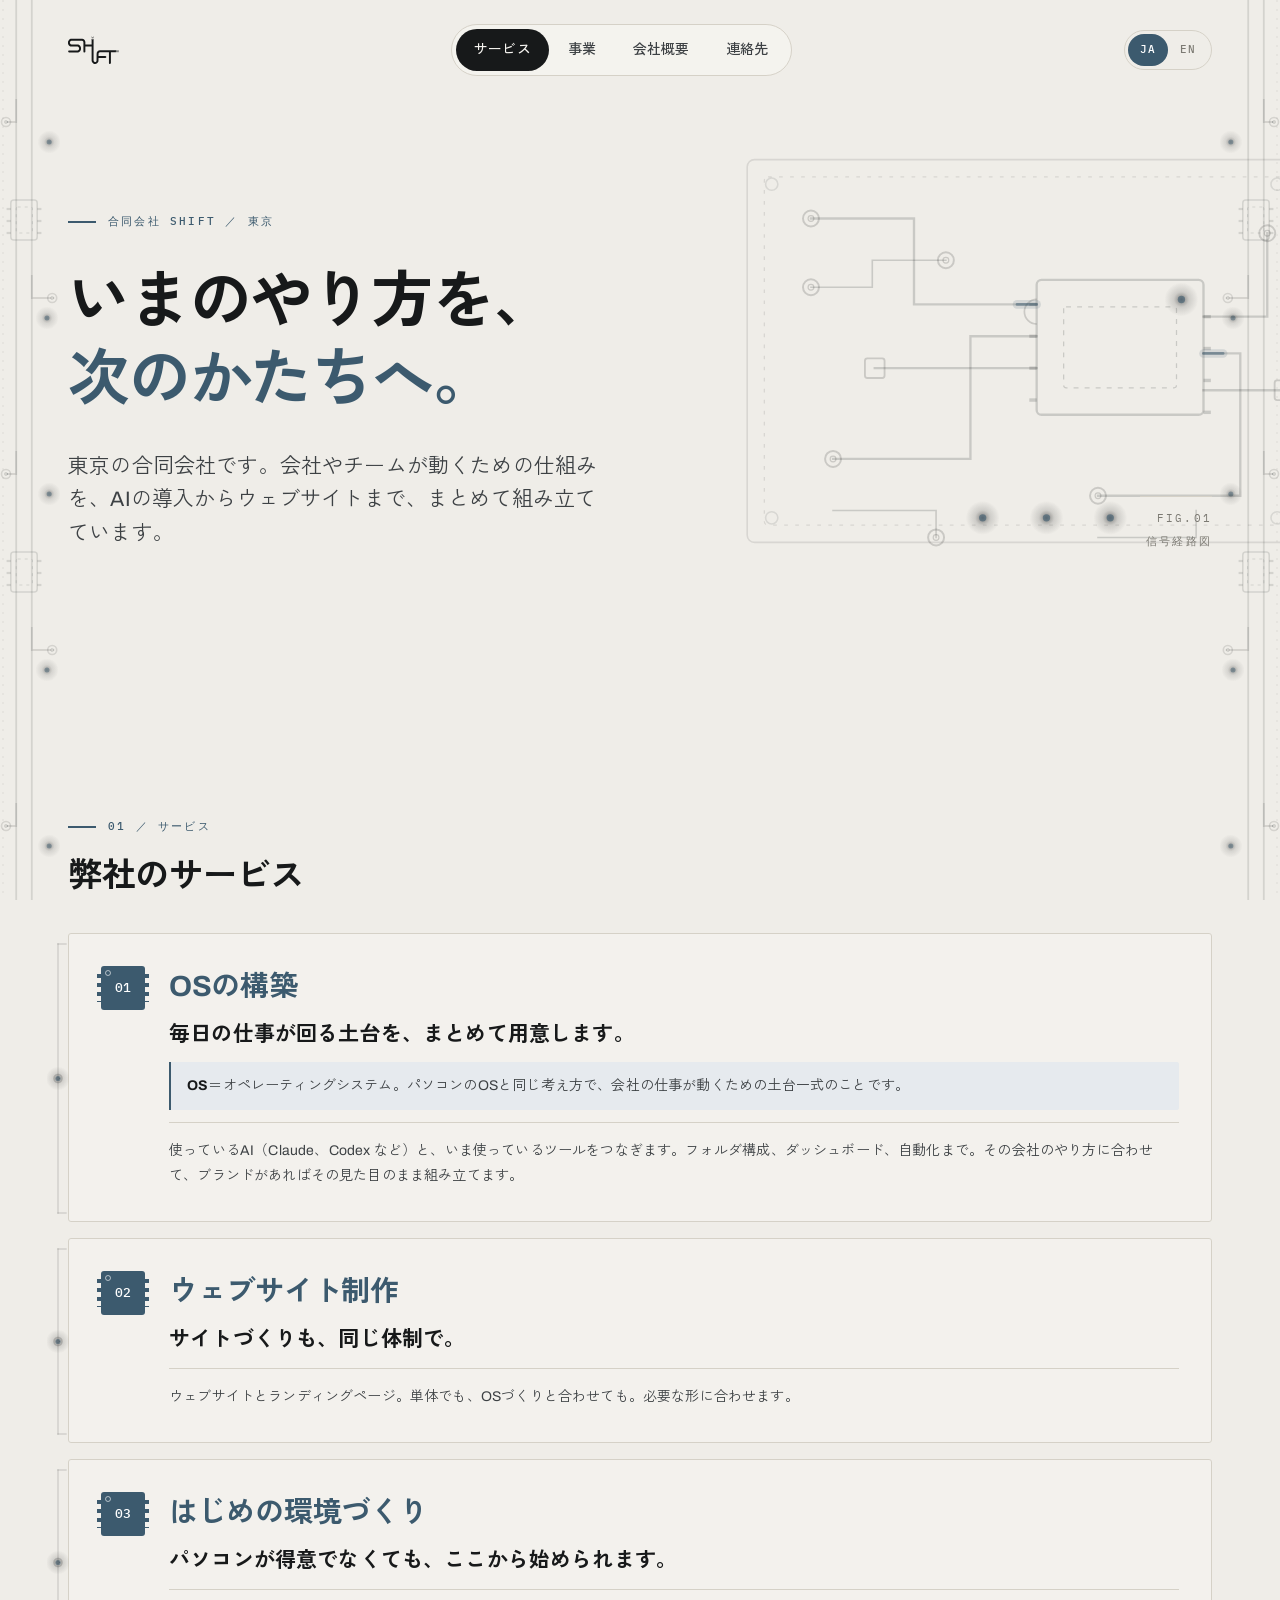
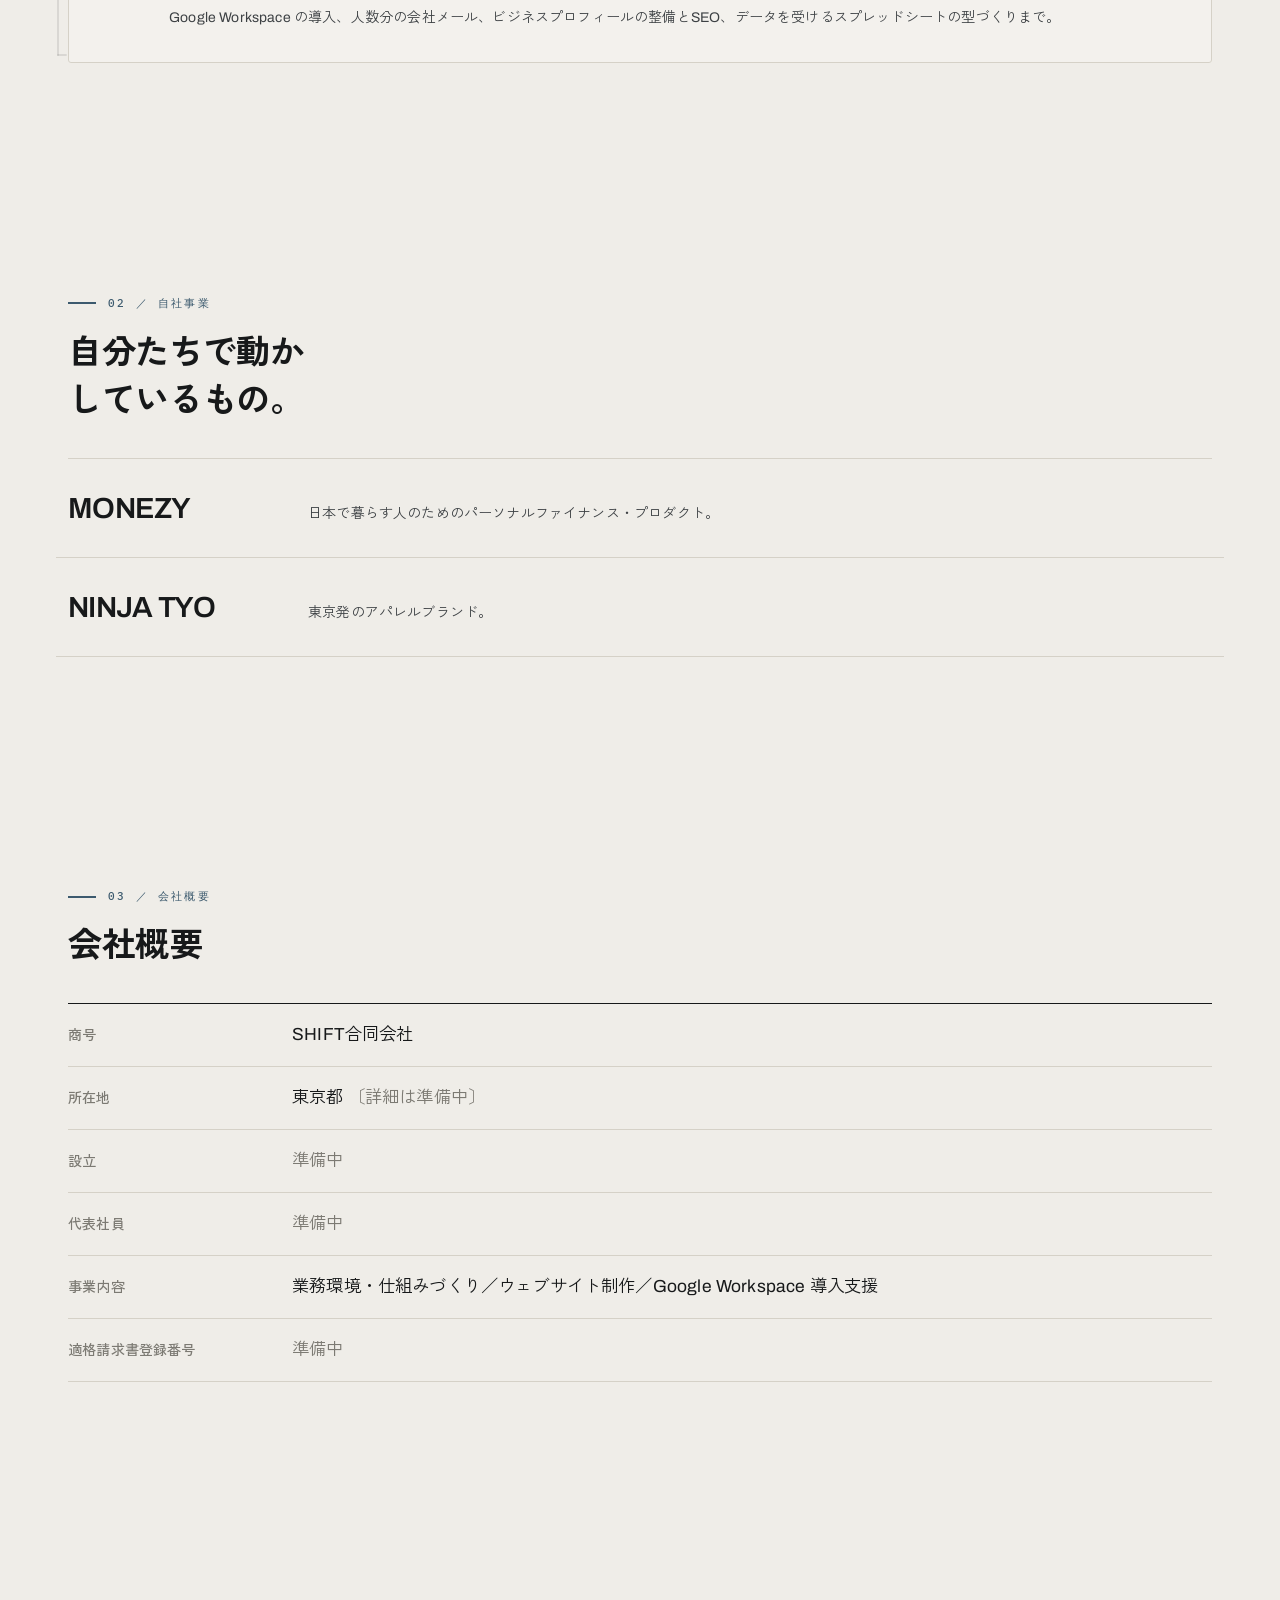
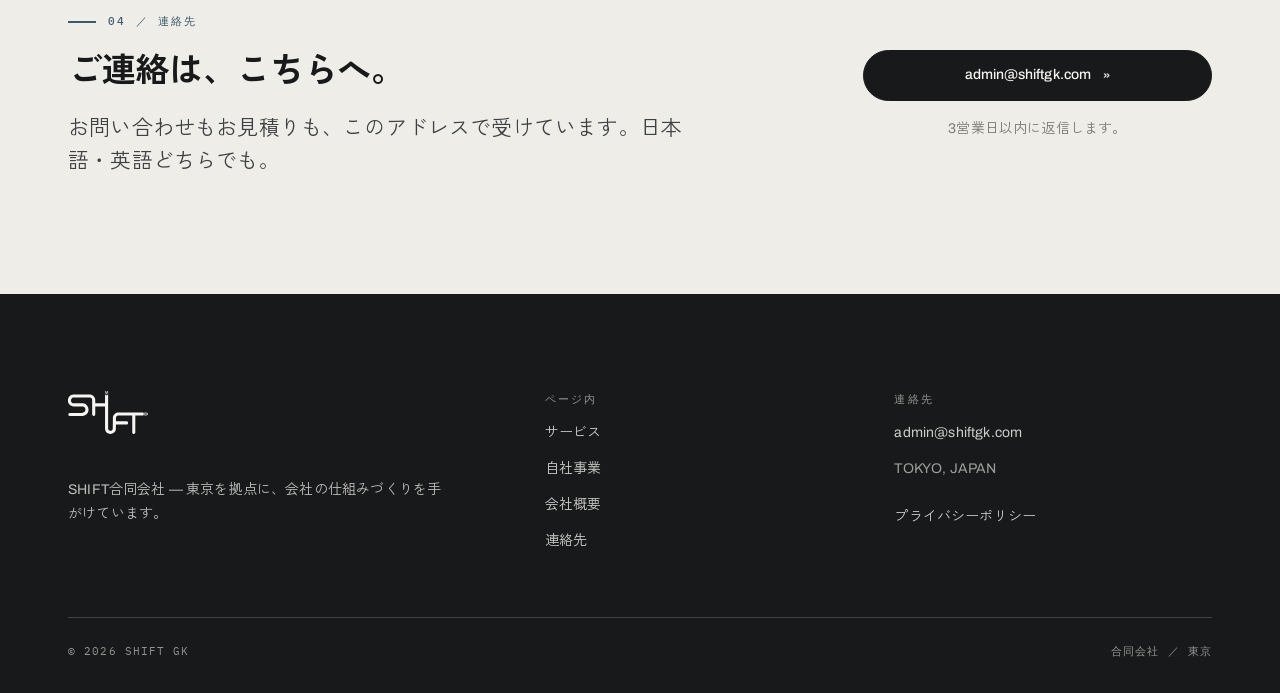
==== commit de027e96: "Fix the grid span bug, flatten the background, and say OS properly The privacy page was not a stylin" ====
--- a/index.html
+++ b/index.html
@@ -154,15 +154,19 @@
   <div class="wrap stack flow-lg" id="services">
     <div class="head">
       <span class="label" data-reveal><span class="ja">01 ／ サービス</span><span class="en">01 &mdash; Services</span></span>
-      <h2 class="t-h2 head__title" data-reveal><span class="ja">やっていること。</span><span class="en">What we do.</span></h2>
+      <h2 class="t-h2 head__title" data-reveal><span class="ja">弊社のサービス</span><span class="en">What we do</span></h2>
     </div>
 
     <div class="scards">
       <article class="scard" data-reveal>
-        <span class="badge" aria-hidden="true">01</span>
+        <span class="badge" aria-hidden="true"><span class="badge__notch"></span>01</span>
         <div class="scard__main">
-          <h3 class="scard__title"><span class="ja">OSをつくる</span><span class="en">Build your OS</span><span class="chev" aria-hidden="true">»</span></h3>
-          <p class="scard__summary"><span class="ja">会社やチームが動くための土台を、一式で。</span><span class="en">The whole operating layer a business runs on.</span></p>
+          <h3 class="scard__title"><span class="ja">OSの構築</span><span class="en">Build your OS</span><span class="chev" aria-hidden="true">»</span></h3>
+          <p class="scard__summary"><span class="ja">毎日の仕事が回る土台を、まとめて用意します。</span><span class="en">The whole set-up your work runs on, in one place.</span></p>
+          <p class="scard__note">
+            <span class="ja"><strong>OS</strong>＝オペレーティングシステム。パソコンのOSと同じ考え方で、会社の仕事が動くための土台一式のことです。</span>
+            <span class="en"><strong>OS</strong> as in operating system. The same idea as the one on your computer, but for the business: the whole set-up the work runs on.</span>
+          </p>
           <p class="scard__body">
             <span class="ja">使っているAI（Claude、Codex など）と、いま使っているツールをつなぎます。フォルダ構成、ダッシュボード、自動化まで。その会社のやり方に合わせて、ブランドがあればその見た目のまま組み立てます。</span>
             <span class="en">We connect the AI you use &mdash; Claude, Codex, whichever it is &mdash; to the tools you already have. Folder structure, dashboards, automations. Built around how you actually work, and in your brand if you have one.</span>
@@ -171,10 +175,10 @@
       </article>
 
       <article class="scard" data-reveal>
-        <span class="badge" aria-hidden="true">02</span>
+        <span class="badge" aria-hidden="true"><span class="badge__notch"></span>02</span>
         <div class="scard__main">
           <h3 class="scard__title"><span class="ja">ウェブサイト制作</span><span class="en">Websites</span><span class="chev" aria-hidden="true">»</span></h3>
-          <p class="scard__summary"><span class="ja">サイトも、同じ手で。</span><span class="en">The site, by the same hands.</span></p>
+          <p class="scard__summary"><span class="ja">サイトづくりも、同じ体制で。</span><span class="en">The site, built by the same hands.</span></p>
           <p class="scard__body">
             <span class="ja">ウェブサイトとランディングページ。単体でも、OSづくりと合わせても。必要な形に合わせます。</span>
             <span class="en">Websites and landing pages &mdash; on their own, or alongside the OS build. Whichever the job needs.</span>
@@ -183,10 +187,10 @@
       </article>
 
       <article class="scard" data-reveal>
-        <span class="badge" aria-hidden="true">03</span>
+        <span class="badge" aria-hidden="true"><span class="badge__notch"></span>03</span>
         <div class="scard__main">
           <h3 class="scard__title"><span class="ja">はじめの環境づくり</span><span class="en">Getting set up</span><span class="chev" aria-hidden="true">»</span></h3>
-          <p class="scard__summary"><span class="ja">パソコンが得意でなくても、ここから。</span><span class="en">Start here, even if computers aren't your thing.</span></p>
+          <p class="scard__summary"><span class="ja">パソコンが得意でなくても、ここから始められます。</span><span class="en">A place to start, even if computers aren't your thing.</span></p>
           <p class="scard__body">
             <span class="ja">Google Workspace の導入、人数分の会社メール、ビジネスプロフィールの整備とSEO、データを受けるスプレッドシートの型づくりまで。</span>
             <span class="en">Google Workspace, company email for everyone who needs one, your Business Profile and its SEO, and spreadsheet templates for the data you already collect.</span>
--- a/assets/css/base.css
+++ b/assets/css/base.css
@@ -68,6 +68,10 @@
 [data-lang="ja"] .t-display { letter-spacing: -0.02em; line-height: 1.24; }
 [data-lang="ja"] :is(h1, h2, h3) { line-height: 1.42; letter-spacing: -0.01em; }
 [data-lang="ja"] body { letter-spacing: 0.01em; }
+/* Japanese wraps per character, but not anywhere: strict keeps small kana,
+   long vowel marks and closing brackets off the start of a line. */
+[data-lang="ja"] { line-break: strict; word-break: normal; overflow-wrap: normal; }
+.ja { line-break: strict; }
 .ja { font-feature-settings: "palt" 1; }
 
 /* ==========================================================================
@@ -155,7 +159,8 @@
 }
 
 .section { padding-top: var(--section); padding-bottom: var(--section); position: relative; }
-.section--sunk { background: var(--surface-sunk); }
+/* Sections all share the page colour — no banding. */
+.section--sunk { background: none; }
 .section--tight { padding-top: clamp(3rem, 6vw, 5.5rem); padding-bottom: clamp(3rem, 6vw, 5.5rem); }
 
 /* 12-column Swiss grid. Collapses to a single column below 768px. */
@@ -169,22 +174,27 @@
   .grid > * { grid-column: auto !important; }
 }
 
-.col-3  { grid-column: span 3; }
-.col-4  { grid-column: span 4; }
-.col-5  { grid-column: span 5; }
-.col-6  { grid-column: span 6; }
-.col-7  { grid-column: span 7; }
-.col-8  { grid-column: span 8; }
-.col-12 { grid-column: span 12; }
+/* Span is set on the END edge, not with the shorthand. `grid-column: span N`
+   writes to grid-column-START, so a later `grid-column-start` — which is what
+   the .start-* utilities do — silently wiped the span and collapsed the
+   element to a single column. */
+.col-3  { grid-column-end: span 3; }
+.col-4  { grid-column-end: span 4; }
+.col-5  { grid-column-end: span 5; }
+.col-6  { grid-column-end: span 6; }
+.col-7  { grid-column-end: span 7; }
+.col-8  { grid-column-end: span 8; }
+.col-12 { grid-column-end: span 12; }
 .start-2 { grid-column-start: 2; }
 .start-6 { grid-column-start: 6; }
 .start-7 { grid-column-start: 7; }
+.start-8 { grid-column-start: 8; }
+.start-9 { grid-column-start: 9; }
 
 @media (min-width: 48em) and (max-width: 63.99em) {
-  .col-3 { grid-column: span 6; }
-  .col-4 { grid-column: span 6; }
-  .col-5, .col-7, .col-8 { grid-column: span 12; }
-  .start-2, .start-6, .start-7 { grid-column-start: auto; }
+  .col-3, .col-4 { grid-column-end: span 6; }
+  .col-5, .col-6, .col-7, .col-8 { grid-column-end: span 12; }
+  .start-2, .start-6, .start-7, .start-8, .start-9 { grid-column-start: auto; }
 }
 
 .stack { display: flex; flex-direction: column; }
--- a/assets/css/components.css
+++ b/assets/css/components.css
@@ -372,7 +372,8 @@
   width: 2.75rem;
   height: 2.75rem;
   flex: none;
-  border-radius: var(--radius-lg);
+  position: relative;
+  border-radius: 3px;
   background: var(--c-accent);
   color: var(--c-on-accent);
   font-family: var(--f-mono);
@@ -380,6 +381,30 @@
   font-weight: 500;
   letter-spacing: 0.02em;
   transition: background-color var(--d-comp) linear;
+}
+
+/* Pins down both sides and a notch in the corner: the number now sits in a
+   package rather than a plain square. */
+.badge::before,
+.badge::after {
+  content: "";
+  position: absolute;
+  top: 18%;
+  height: 64%;
+  width: 4px;
+  background: repeating-linear-gradient(
+    to bottom, var(--c-accent) 0 4px, transparent 4px 9px);
+}
+.badge::before { left: -4px; }
+.badge::after  { right: -4px; }
+
+/* The orientation notch. */
+.badge__notch {
+  position: absolute;
+  top: 4px; left: 4px;
+  width: 6px; height: 6px;
+  border-radius: 50%;
+  border: 1px solid color-mix(in srgb, var(--c-on-accent) 60%, transparent);
 }
 /* ==========================================================================
    Service cards
@@ -631,3 +656,15 @@
 
 .phero { padding-top: calc(var(--section) + 3rem); padding-bottom: var(--section); position: relative; }
 .phero__title { max-width: 16ch; }
+
+/* A short aside under a card's summary — used to say plainly what a term
+   means before the detail assumes you know it. */
+.scard__note {
+  font-size: var(--t-small);
+  line-height: 1.7;
+  color: var(--c-ink-2);
+  padding: var(--s-3) var(--s-4);
+  border-left: 2px solid var(--c-accent);
+  background: var(--c-accent-lo);
+  border-radius: 0 var(--radius) var(--radius) 0;
+}
--- a/assets/css/motion.css
+++ b/assets/css/motion.css
@@ -244,7 +244,7 @@
 .railbus--left  { left: 0; }
 /* Mirrored rather than drawn twice, so both sides stay in step by construction. */
 .railbus--right { right: 0; transform: scaleX(-1); }
-.railbus svg { height: 100%; width: auto; }
+.railbus svg { display: block; }
 
 .railbus .mc-line   { stroke-opacity: var(--mc-line); fill-opacity: var(--mc-line); }
 .railbus .mc-frame  { stroke-opacity: var(--mc-frame); }
@@ -260,12 +260,12 @@
    browser repaint the whole stroke every frame; a transform is handed to the
    compositor and costs nothing while the page scrolls. */
 @keyframes rail-pulse { to { transform: translateY(var(--travel, 900px)); } }
-.rail-pulse { animation: rail-pulse 10s linear infinite; will-change: transform; }
+.rail-pulse { animation: rail-pulse 6s linear infinite; will-change: transform; }
 
 /* The board's two live traces. Only two paths animate this way, over a small
    area, so the repaint is negligible. */
 @keyframes board-flow { to { stroke-dashoffset: -320; } }
-.board-flow { animation: board-flow 12s linear infinite; }
+.board-flow { animation: board-flow 7s linear infinite; }
 
 @keyframes mc-blink { 0%, 46% { opacity: 0.1; } 52%, 96% { opacity: 1; } 100% { opacity: 0.1; } }
 .mc-blink { animation: mc-blink 5s steps(1, end) infinite; }
@@ -276,10 +276,36 @@
 
 @media (max-width: 47.99em) {
   .railbus { --mc-line: 0.12; --mc-sig: 0.36; --mc-glow: 0.09; --mc-lamp: 0.42; }
-  .railbus svg { width: 34px; }
   .wrap { padding-left: max(var(--gutter), 3rem); padding-right: max(var(--gutter), 3rem); }
 }
 
 @media (prefers-reduced-motion: reduce) {
   .rail-pulse, .board-flow, .mc-blink { animation: none; }
 }
+
+/* The card edge trace — a short length of bus down the side of each service
+   card, framing it the way the rails frame the page. */
+.scard { position: relative; }
+.cardtrace {
+  position: absolute;
+  top: 0;
+  bottom: 0;
+  left: -22px;
+  width: 22px;
+  pointer-events: none;
+  color: var(--c-ink);
+  --mc-line: 0.14;
+  --mc-sig: 0.42;
+  --mc-glow: 0.11;
+  --mc-lamp: 0.5;
+  overflow: hidden;
+}
+.cardtrace .mc-line   { stroke-opacity: var(--mc-line); }
+.cardtrace .mc-signal { color: var(--c-accent); stroke-opacity: var(--mc-sig); }
+.cardtrace .mc-glow   { color: var(--c-accent); stroke-opacity: var(--mc-glow); }
+.cardtrace .mc-lamp   { color: var(--c-accent); fill-opacity: var(--mc-lamp); }
+.cardtrace svg { display: block; }
+
+/* No room for it beside the card on a phone — the rails already carry that
+   edge of the screen. */
+@media (max-width: 61.99em) { .cardtrace { display: none; } }
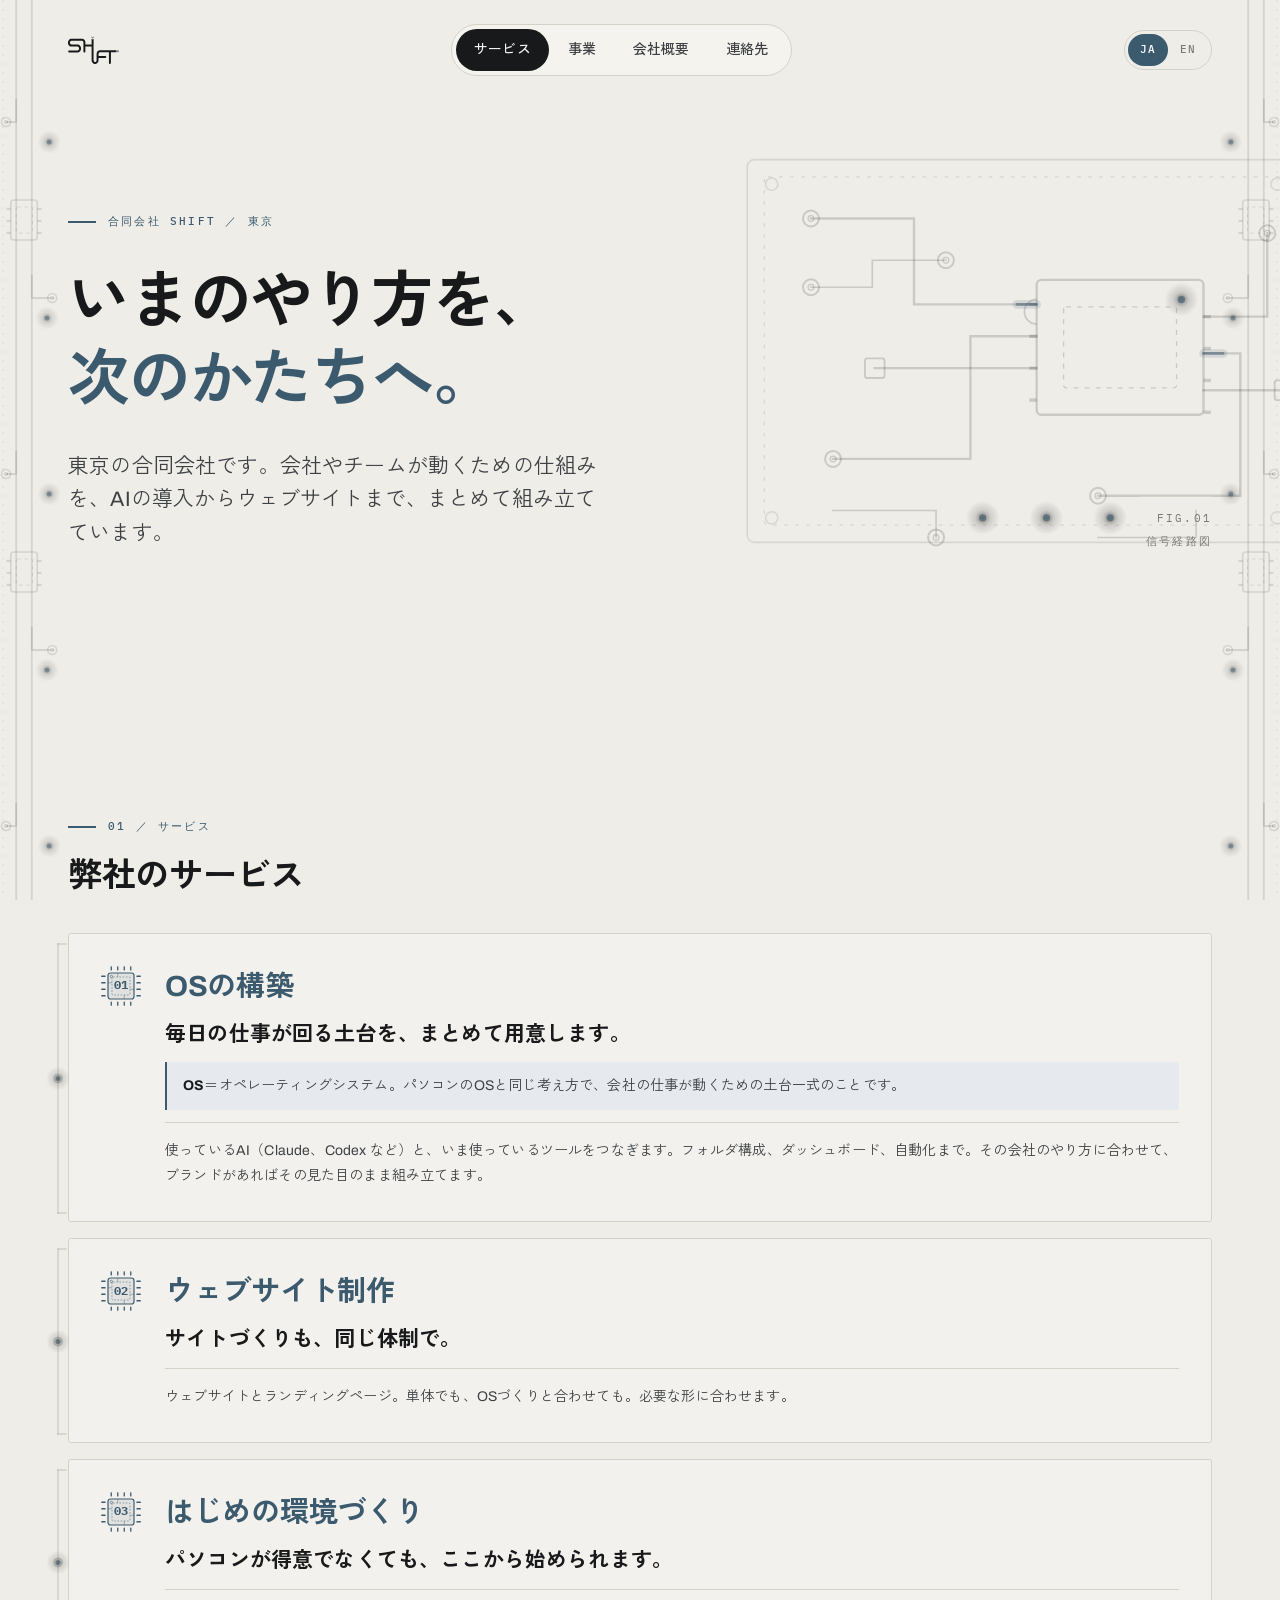
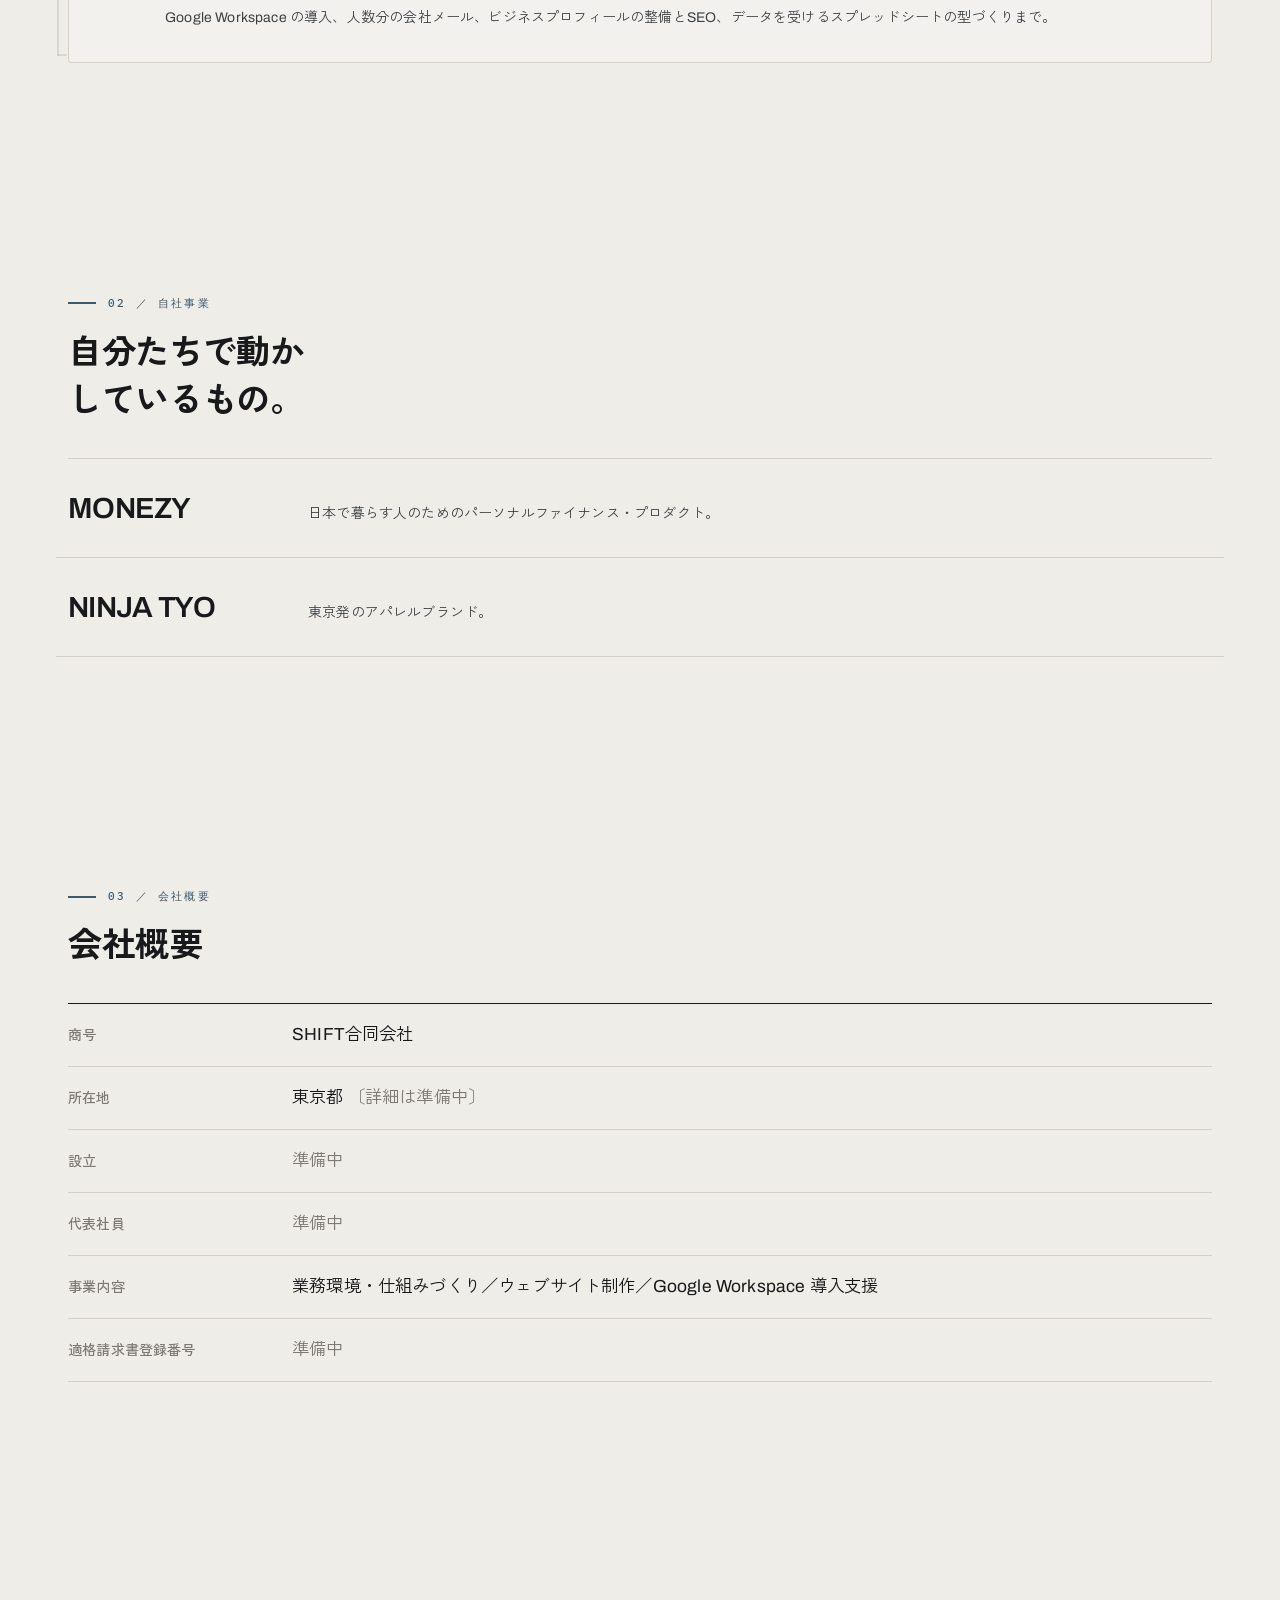
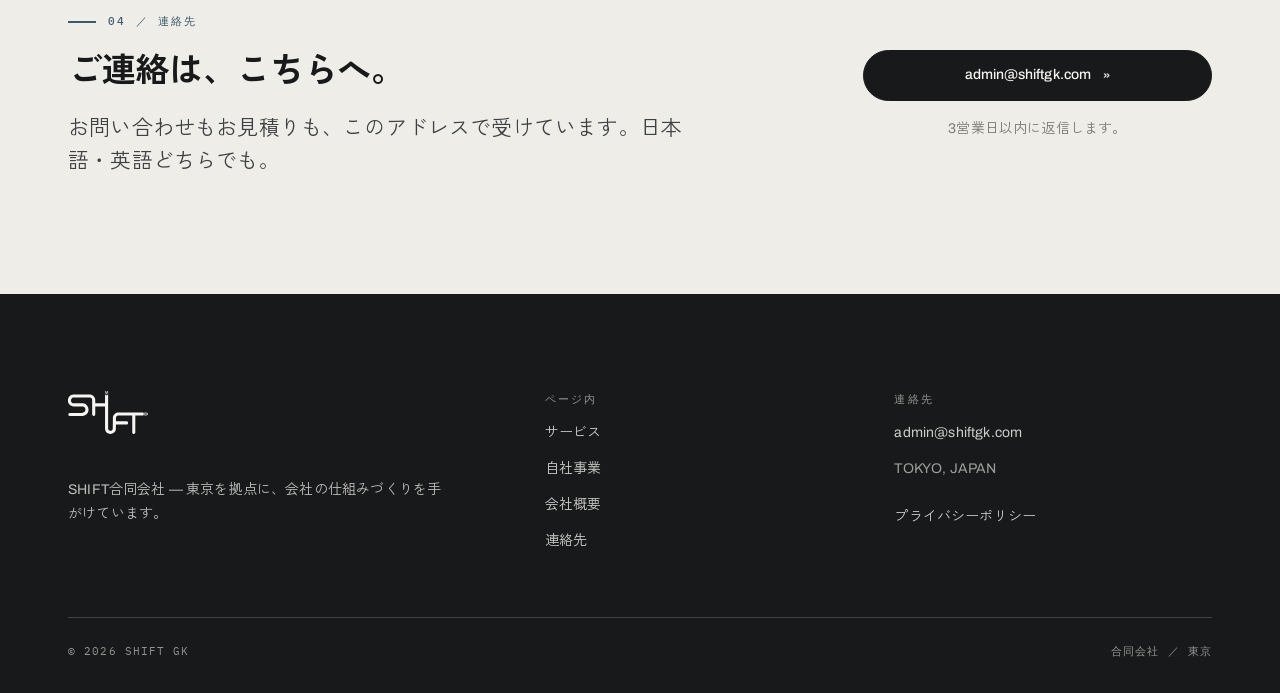
==== commit 42bc9306: "Draw the chip instead of faking it with gradients You were right that the pins were wrong and that t" ====
--- a/index.html
+++ b/index.html
@@ -159,7 +159,7 @@
 
     <div class="scards">
       <article class="scard" data-reveal>
-        <span class="badge" aria-hidden="true"><span class="badge__notch"></span>01</span>
+        <span class="badge" aria-hidden="true"><svg class="badge__pkg" viewBox="0 0 40 40" fill="none" aria-hidden="true" focusable="false"><rect x="7.0" y="7.0" width="26.0" height="26.0" rx="2.5" fill="currentColor" fill-opacity="0.10" stroke="currentColor" stroke-width="1.2"/><rect x="11" y="11" width="18" height="18" rx="1" stroke="currentColor" stroke-width="0.7" stroke-dasharray="1.6 1.6" opacity="0.75"/><g stroke="currentColor" stroke-width="0.7" opacity="0.6"><path d="M 7.0 16.75 L 11 16.75"/><path d="M 33.0 23.25 L 29 23.25"/><path d="M 16.75 7.0 L 16.75 11"/><path d="M 23.25 33.0 L 23.25 29"/></g><circle cx="10.4" cy="10.4" r="1.15" stroke="currentColor" stroke-width="0.7" opacity="0.8"/><g fill="currentColor"><rect x="9.6" y="0.2" width="1.3" height="4.4" rx="0.5"/><rect x="9.6" y="35.4" width="1.3" height="4.4" rx="0.5"/><rect x="0.2" y="9.6" width="4.4" height="1.3" rx="0.5"/><rect x="35.4" y="9.6" width="4.4" height="1.3" rx="0.5"/><rect x="16.1" y="0.2" width="1.3" height="4.4" rx="0.5"/><rect x="16.1" y="35.4" width="1.3" height="4.4" rx="0.5"/><rect x="0.2" y="16.1" width="4.4" height="1.3" rx="0.5"/><rect x="35.4" y="16.1" width="4.4" height="1.3" rx="0.5"/><rect x="22.6" y="0.2" width="1.3" height="4.4" rx="0.5"/><rect x="22.6" y="35.4" width="1.3" height="4.4" rx="0.5"/><rect x="0.2" y="22.6" width="4.4" height="1.3" rx="0.5"/><rect x="35.4" y="22.6" width="4.4" height="1.3" rx="0.5"/><rect x="29.1" y="0.2" width="1.3" height="4.4" rx="0.5"/><rect x="29.1" y="35.4" width="1.3" height="4.4" rx="0.5"/><rect x="0.2" y="29.1" width="4.4" height="1.3" rx="0.5"/><rect x="35.4" y="29.1" width="4.4" height="1.3" rx="0.5"/></g></svg><span class="badge__n">01</span></span>
         <div class="scard__main">
           <h3 class="scard__title"><span class="ja">OSの構築</span><span class="en">Build your OS</span><span class="chev" aria-hidden="true">»</span></h3>
           <p class="scard__summary"><span class="ja">毎日の仕事が回る土台を、まとめて用意します。</span><span class="en">The whole set-up your work runs on, in one place.</span></p>
@@ -175,7 +175,7 @@
       </article>
 
       <article class="scard" data-reveal>
-        <span class="badge" aria-hidden="true"><span class="badge__notch"></span>02</span>
+        <span class="badge" aria-hidden="true"><svg class="badge__pkg" viewBox="0 0 40 40" fill="none" aria-hidden="true" focusable="false"><rect x="7.0" y="7.0" width="26.0" height="26.0" rx="2.5" fill="currentColor" fill-opacity="0.10" stroke="currentColor" stroke-width="1.2"/><rect x="11" y="11" width="18" height="18" rx="1" stroke="currentColor" stroke-width="0.7" stroke-dasharray="1.6 1.6" opacity="0.75"/><g stroke="currentColor" stroke-width="0.7" opacity="0.6"><path d="M 7.0 16.75 L 11 16.75"/><path d="M 33.0 23.25 L 29 23.25"/><path d="M 16.75 7.0 L 16.75 11"/><path d="M 23.25 33.0 L 23.25 29"/></g><circle cx="10.4" cy="10.4" r="1.15" stroke="currentColor" stroke-width="0.7" opacity="0.8"/><g fill="currentColor"><rect x="9.6" y="0.2" width="1.3" height="4.4" rx="0.5"/><rect x="9.6" y="35.4" width="1.3" height="4.4" rx="0.5"/><rect x="0.2" y="9.6" width="4.4" height="1.3" rx="0.5"/><rect x="35.4" y="9.6" width="4.4" height="1.3" rx="0.5"/><rect x="16.1" y="0.2" width="1.3" height="4.4" rx="0.5"/><rect x="16.1" y="35.4" width="1.3" height="4.4" rx="0.5"/><rect x="0.2" y="16.1" width="4.4" height="1.3" rx="0.5"/><rect x="35.4" y="16.1" width="4.4" height="1.3" rx="0.5"/><rect x="22.6" y="0.2" width="1.3" height="4.4" rx="0.5"/><rect x="22.6" y="35.4" width="1.3" height="4.4" rx="0.5"/><rect x="0.2" y="22.6" width="4.4" height="1.3" rx="0.5"/><rect x="35.4" y="22.6" width="4.4" height="1.3" rx="0.5"/><rect x="29.1" y="0.2" width="1.3" height="4.4" rx="0.5"/><rect x="29.1" y="35.4" width="1.3" height="4.4" rx="0.5"/><rect x="0.2" y="29.1" width="4.4" height="1.3" rx="0.5"/><rect x="35.4" y="29.1" width="4.4" height="1.3" rx="0.5"/></g></svg><span class="badge__n">02</span></span>
         <div class="scard__main">
           <h3 class="scard__title"><span class="ja">ウェブサイト制作</span><span class="en">Websites</span><span class="chev" aria-hidden="true">»</span></h3>
           <p class="scard__summary"><span class="ja">サイトづくりも、同じ体制で。</span><span class="en">The site, built by the same hands.</span></p>
@@ -187,7 +187,7 @@
       </article>
 
       <article class="scard" data-reveal>
-        <span class="badge" aria-hidden="true"><span class="badge__notch"></span>03</span>
+        <span class="badge" aria-hidden="true"><svg class="badge__pkg" viewBox="0 0 40 40" fill="none" aria-hidden="true" focusable="false"><rect x="7.0" y="7.0" width="26.0" height="26.0" rx="2.5" fill="currentColor" fill-opacity="0.10" stroke="currentColor" stroke-width="1.2"/><rect x="11" y="11" width="18" height="18" rx="1" stroke="currentColor" stroke-width="0.7" stroke-dasharray="1.6 1.6" opacity="0.75"/><g stroke="currentColor" stroke-width="0.7" opacity="0.6"><path d="M 7.0 16.75 L 11 16.75"/><path d="M 33.0 23.25 L 29 23.25"/><path d="M 16.75 7.0 L 16.75 11"/><path d="M 23.25 33.0 L 23.25 29"/></g><circle cx="10.4" cy="10.4" r="1.15" stroke="currentColor" stroke-width="0.7" opacity="0.8"/><g fill="currentColor"><rect x="9.6" y="0.2" width="1.3" height="4.4" rx="0.5"/><rect x="9.6" y="35.4" width="1.3" height="4.4" rx="0.5"/><rect x="0.2" y="9.6" width="4.4" height="1.3" rx="0.5"/><rect x="35.4" y="9.6" width="4.4" height="1.3" rx="0.5"/><rect x="16.1" y="0.2" width="1.3" height="4.4" rx="0.5"/><rect x="16.1" y="35.4" width="1.3" height="4.4" rx="0.5"/><rect x="0.2" y="16.1" width="4.4" height="1.3" rx="0.5"/><rect x="35.4" y="16.1" width="4.4" height="1.3" rx="0.5"/><rect x="22.6" y="0.2" width="1.3" height="4.4" rx="0.5"/><rect x="22.6" y="35.4" width="1.3" height="4.4" rx="0.5"/><rect x="0.2" y="22.6" width="4.4" height="1.3" rx="0.5"/><rect x="35.4" y="22.6" width="4.4" height="1.3" rx="0.5"/><rect x="29.1" y="0.2" width="1.3" height="4.4" rx="0.5"/><rect x="29.1" y="35.4" width="1.3" height="4.4" rx="0.5"/><rect x="0.2" y="29.1" width="4.4" height="1.3" rx="0.5"/><rect x="35.4" y="29.1" width="4.4" height="1.3" rx="0.5"/></g></svg><span class="badge__n">03</span></span>
         <div class="scard__main">
           <h3 class="scard__title"><span class="ja">はじめの環境づくり</span><span class="en">Getting set up</span><span class="chev" aria-hidden="true">»</span></h3>
           <p class="scard__summary"><span class="ja">パソコンが得意でなくても、ここから始められます。</span><span class="en">A place to start, even if computers aren't your thing.</span></p>
--- a/assets/css/components.css
+++ b/assets/css/components.css
@@ -366,46 +366,36 @@
    Numbered badge — the anchor at the top-left of anything explained in steps
    ========================================================================== */
 
+/* A package, drawn rather than faked with gradients. CSS could not give
+   identical pins on four edges — each edge's gradient started at its own
+   offset — and could not show anything inside the body at all. The chip is
+   an SVG: sixteen pins of exactly the same size, a body you can see through,
+   and a die with bond wires visible inside it. */
 .badge {
+  position: relative;
   display: inline-grid;
-  place-content: center;
-  width: 2.75rem;
-  height: 2.75rem;
+  place-items: center;
+  width: 2.5rem;
+  height: 2.5rem;
   flex: none;
+  color: var(--c-accent);
+}
+.badge__pkg {
+  position: absolute;
+  inset: 0;
+  width: 100%;
+  height: 100%;
+}
+/* The number sits above the package and is the darkest thing in it. */
+.badge__n {
   position: relative;
-  border-radius: 3px;
-  background: var(--c-accent);
-  color: var(--c-on-accent);
   font-family: var(--f-mono);
-  font-size: 0.8125rem;
-  font-weight: 500;
-  letter-spacing: 0.02em;
-  transition: background-color var(--d-comp) linear;
-}
-
-/* Pins down both sides and a notch in the corner: the number now sits in a
-   package rather than a plain square. */
-.badge::before,
-.badge::after {
-  content: "";
-  position: absolute;
-  top: 18%;
-  height: 64%;
-  width: 4px;
-  background: repeating-linear-gradient(
-    to bottom, var(--c-accent) 0 4px, transparent 4px 9px);
-}
-.badge::before { left: -4px; }
-.badge::after  { right: -4px; }
-
-/* The orientation notch. */
-.badge__notch {
-  position: absolute;
-  top: 4px; left: 4px;
-  width: 6px; height: 6px;
-  border-radius: 50%;
-  border: 1px solid color-mix(in srgb, var(--c-on-accent) 60%, transparent);
-}
+  font-size: 0.75rem;
+  font-weight: 700;
+  letter-spacing: 0.03em;
+  color: var(--c-accent);
+}
+
 /* ==========================================================================
    Service cards
    Each explanation is a box: a number to anchor it, a coloured title, one
